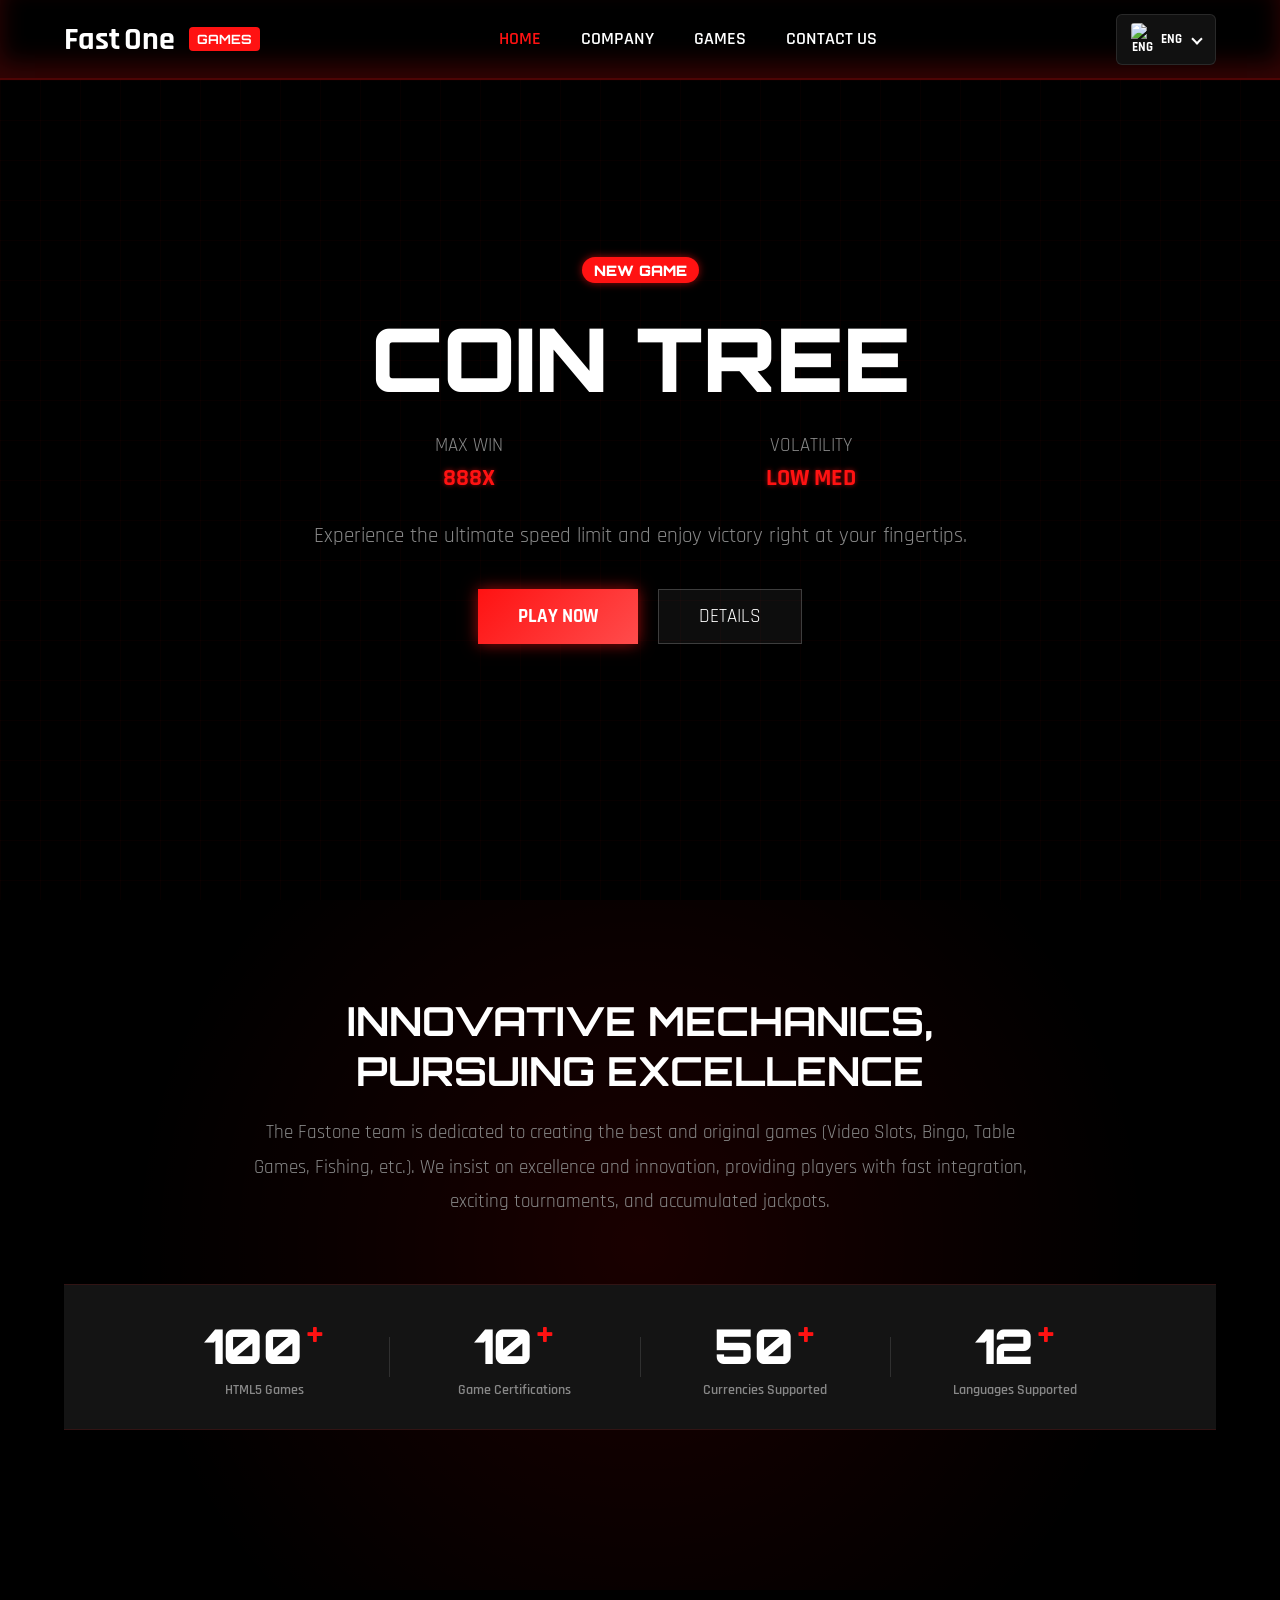
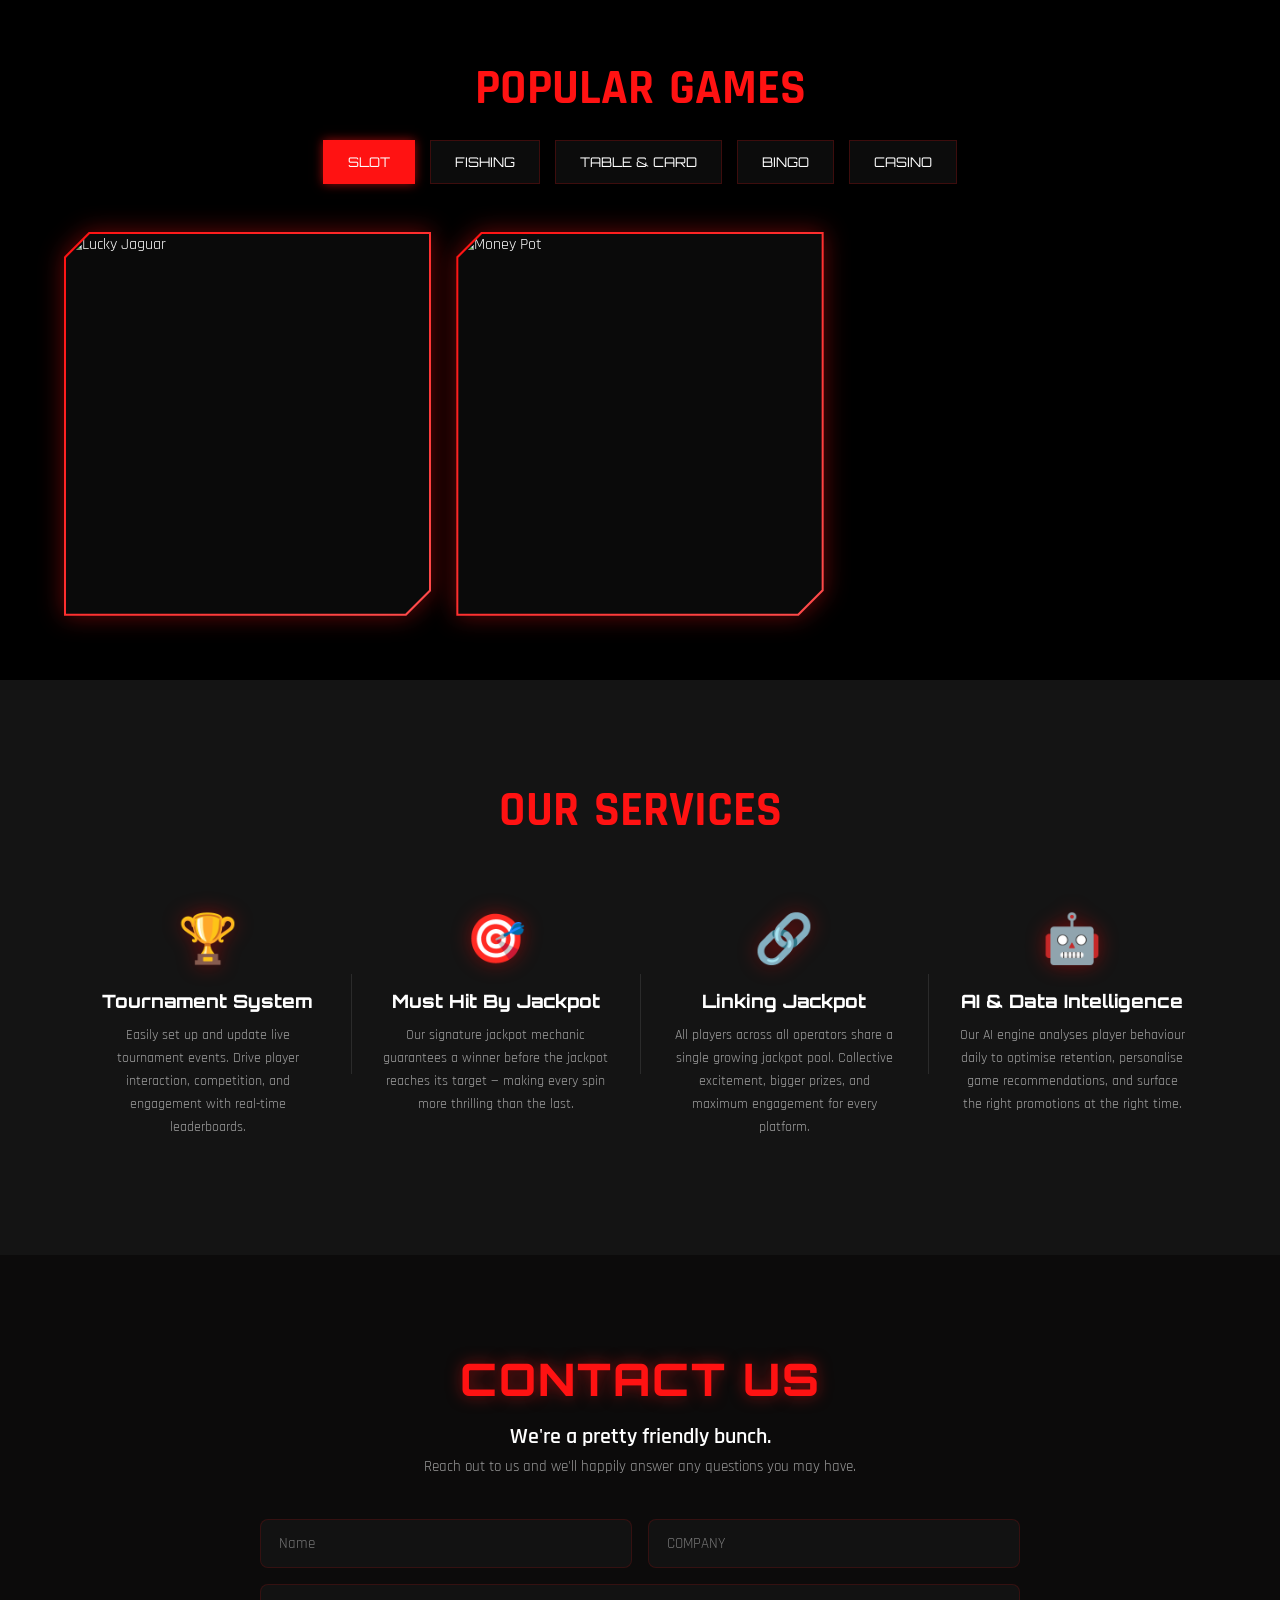
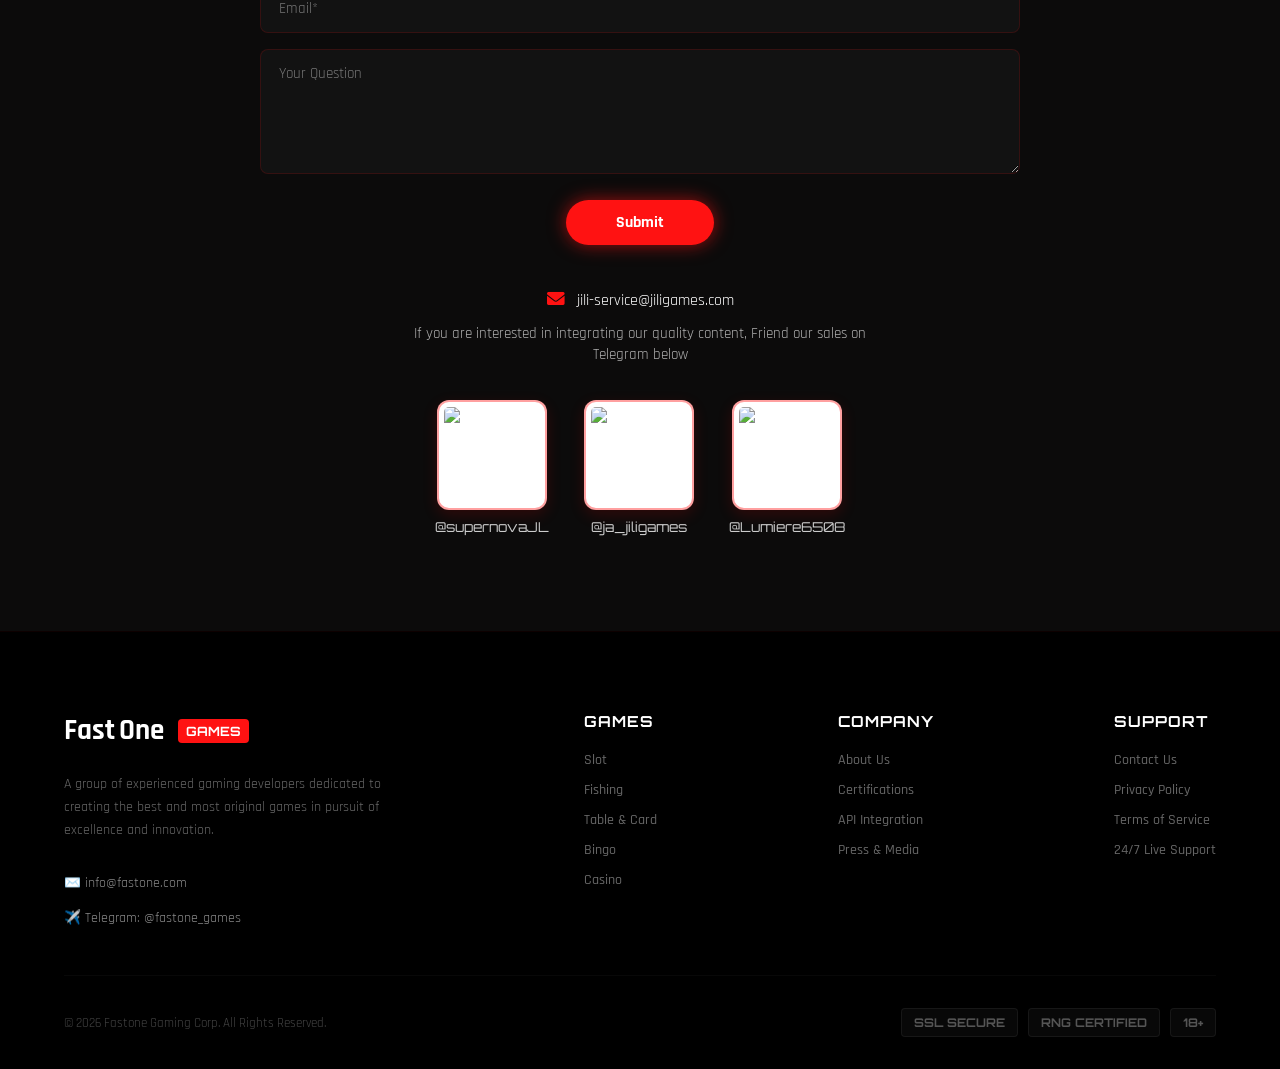
==== index.html @ dd8a4c4e "Create index.html" ====
<!DOCTYPE html>
<html lang="en">
<head>
    <meta charset="UTF-8">
    <meta name="viewport" content="width=device-width, initial-scale=1.0">
    <title>Fastone - Official Game Website | Speed & Victory</title>
    <link rel="preconnect" href="https://fonts.googleapis.com">
    <link rel="preconnect" href="https://fonts.gstatic.com" crossorigin>
    <link href="https://fonts.googleapis.com/css2?family=Orbitron:wght@500;700;900&family=Rajdhani:wght@500;600;700&display=block" rel="stylesheet">
    <link rel="stylesheet" href="https://cdnjs.cloudflare.com/ajax/libs/font-awesome/6.0.0/css/all.min.css">
    
    <style>
        :root {
            --bg-primary: #000000;
            --bg-secondary: rgba(10, 10, 10, 0.85);
            /* Sci-Fi Red Neon Colors */
            --neon-red: #ff1212;
            --neon-glow: rgba(255, 18, 18, 0.6);
            --neon-gradient: linear-gradient(135deg, #ff1212, #ff4c4c);
            
            --text-white: #ffffff;
            --text-muted: #888888;
            
            --navbar-height: 80px;
        }

        * {
            margin: 0; padding: 0; box-sizing: border-box;
            font-family: 'Rajdhani', 'Segoe UI', sans-serif;
        }

        body {
            background-color: var(--bg-primary);
            color: var(--text-white);
            overflow-x: hidden;
            scroll-behavior: smooth;
        }

        /* =========================================
           NAVBAR & LANGUAGE PICKER
           ========================================= */
        .navbar {
            height: var(--navbar-height);
            display: flex; justify-content: space-between; align-items: center;
            padding: 0 4rem; 
            background: linear-gradient(to top, rgba(255, 18, 18, 0.15), rgba(0, 0, 0, 0.95));
            backdrop-filter: blur(10px); 
            border-bottom: 2px solid rgba(255, 18, 18, 0.3);
            box-shadow: inset 0 -15px 25px rgba(255, 18, 18, 0.2);
            position: fixed; top: 0; left: 0; width: 100%; z-index: 1000;
        }

        .logo { display: flex; align-items: center; gap: 4px; font-family: 'Orbitron', sans-serif; font-weight: 900; font-size: 2rem; cursor: pointer; }
        .games-badge { background-color: var(--neon-red); color: #fff; font-family: 'Orbitron', sans-serif; font-weight: 700; font-size: 0.8rem; padding: 4px 8px; border-radius: 4px; margin-left: 10px; }

        .nav-links { display: flex; gap: 2.5rem; }
        .nav-links a { color: var(--text-white); text-decoration: none; font-size: 1.1rem; font-weight: 600; text-transform: uppercase; transition: color 0.3s; }
        .nav-links a:hover, .nav-links a.active { color: var(--neon-red); }

        .nav-actions { display: flex; align-items: center; gap: 15px; }

        .language-picker { position: relative; }
        .lang-btn {
            background: #111111; border: 1px solid rgba(255, 255, 255, 0.1); color: #fff;
            padding: 8px 14px; border-radius: 6px; display: flex; align-items: center; gap: 8px;
            cursor: pointer; font-family: 'Orbitron', sans-serif; font-weight: 700; transition: 0.2s;
        }
        .lang-btn:hover { border-color: var(--neon-red); background: #1a1a1a; }
        .flag-icon { width: 22px; border-radius: 3px; }
        .arrow-down { border: solid white; border-width: 0 2px 2px 0; display: inline-block; padding: 3px; transform: rotate(45deg); margin-left: 3px; }

        .lang-dropdown {
            position: absolute; top: calc(100% + 5px); right: 0; width: 140px;
            background: #111111; border: 1px solid rgba(255, 255, 255, 0.12); border-radius: 10px;
            box-shadow: 0 10px 30px rgba(0,0,0,0.8); display: flex; flex-direction: column; padding: 6px 0;
            opacity: 0; visibility: hidden; transform: translateY(-10px); transition: all 0.3s ease; z-index: 100;
        }
        .language-picker:hover .lang-dropdown { opacity: 1; visibility: visible; transform: translateY(0); }

        .lang-item {
            display: flex; align-items: center; gap: 12px; padding: 10px 15px;
            color: #dfdfdf; text-decoration: none; font-size: 0.95rem; font-weight: 700;
            font-family: 'Orbitron', sans-serif; transition: 0.2s;
        }
        .lang-item img { width: 20px; border-radius: 2px; }
        .lang-item:hover, .lang-item.active { background: rgba(255, 18, 18, 0.1); color: var(--neon-red); }

        /* =========================================
           HERO SECTION
           ========================================= */
        .hero { height: 100vh; display: flex; align-items: center; justify-content: center; position: relative; text-align: center; }
        .hero-bg-grid { position: absolute; top: 0; left: 0; width: 100%; height: 100%; background-image: linear-gradient(rgba(255, 18, 18, 0.05) 1px, transparent 1px), linear-gradient(90deg, rgba(255, 18, 18, 0.05) 1px, transparent 1px); background-size: 40px 40px; z-index: -1; opacity: 0.6; }

        .badge-tag { display: inline-block; background-color: var(--neon-red); color: #fff; padding: 4px 12px; font-family: 'Orbitron', sans-serif; font-weight: 900; border-radius: 20px; font-size: 0.9rem; margin-bottom: 20px; box-shadow: 0 0 8px var(--neon-glow); }
        .hero-content h1 { font-size: 5.5rem; color: #fff; margin-bottom: 20px; font-family: 'Orbitron', sans-serif; font-weight: 900; }

        .game-stats { display: flex; gap: 30px; justify-content: center; margin-bottom: 30px; font-family: 'Orbitron', sans-serif; }
        .stat-item { font-size: 1.2rem; color: #888; display: flex; flex-direction: column; gap: 5px; }
        .highlight { color: var(--neon-red); font-weight: 900; font-size: 1.5rem; text-shadow: 0 0 5px var(--neon-glow); }

        .hero-content p { font-size: 1.3rem; color: var(--text-muted); margin-bottom: 40px; }
        .hero-btns { display: flex; gap: 20px; justify-content: center; }

        .btn-primary { background: var(--neon-gradient); border: none; color: #fff; padding: 14px 40px; font-size: 1.2rem; font-weight: 700; cursor: pointer; box-shadow: 0 0 15px var(--neon-glow); transition: 0.2s; }
        .btn-primary:hover { transform: translateY(-3px); box-shadow: 0 0 25px var(--neon-red); }

        .btn-secondary { background: rgba(255,255,255,0.05); border: 1px solid rgba(255,255,255,0.2); color: #fff; padding: 14px 40px; font-size: 1.2rem; cursor: pointer; transition: 0.3s; }
        .btn-secondary:hover { background: rgba(255,255,255,0.1); border-color: rgba(255,255,255,0.4); }

        /* =========================================
           ABOUT SECTION
           ========================================= */
        .about-section { padding: 6rem 4rem; position: relative; text-align: center; background: radial-gradient(circle at center, rgba(255,0,0,0.1) 0%, transparent 70%); }
        .about-text { max-width: 800px; margin: 0 auto 4rem auto; }
        .about-text h2 { font-family: 'Orbitron', sans-serif; font-size: 2.5rem; margin-bottom: 20px; }
        .about-text p { color: var(--text-muted); font-size: 1.2rem; line-height: 1.8; }

        .stats-bar-container { background: #141414; padding: 30px 0; width: 100%; border-top: 1px solid rgba(255, 18, 18, 0.12); border-bottom: 1px solid rgba(255, 18, 18, 0.12); margin: 4rem 0; }
        .stats-bar { display: flex; justify-content: center; align-items: center; max-width: 1000px; margin: 0 auto; gap: 0px; }
        .stat-item { flex: 1; display: flex; flex-direction: column; align-items: center; gap: 5px; }
        .stat-number { font-family: 'Orbitron', sans-serif; font-size: 3rem; color: #ffffff; font-weight: 900; display: flex; align-items: flex-start; }
        .stat-number .plus { color: var(--neon-red); font-size: 2.2rem; margin-left: 2px; margin-top: -2px; font-weight: 900; }
        .stat-label { font-size: 0.9rem; color: #888888; font-weight: 600; text-transform: capitalize; }
        .stat-divider { width: 1px; height: 40px; background: rgba(255, 255, 255, 0.12); }

        /* =========================================
           GAMES SECTION
           ========================================= */
        .games-section { padding: 4rem; }
        .section-title { text-align: center; margin-bottom: 3rem; }
        .section-title h2 { font-family: 'Orbitron', sans-serif; font-size: 3rem; color: #fff; }
        .section-title h2 span { color: var(--neon-red); }

        .category-tabs { display: flex; justify-content: center; gap: 15px; margin-top: 20px; flex-wrap: wrap; }
        .tab-btn { background: rgba(40,40,40,0.3); border: 1px solid rgba(255, 18, 18, 0.2); color: #fff; padding: 0 24px; height: 44px; cursor: pointer; font-family: 'Orbitron', sans-serif; transition: 0.3s; display: inline-flex; align-items: center; justify-content: center; gap: 8px; }
        .tab-btn:hover, .tab-btn.active { background: var(--neon-red); border-color: var(--neon-red); box-shadow: 0 0 10px var(--neon-glow); }

        .games-grid { display: grid; grid-template-columns: repeat(auto-fill, minmax(280px, 1fr)); gap: 25px; margin-top: 3rem; }
        .game-card { position: relative; filter: drop-shadow(0 0 12px rgba(255, 18, 18, 0.4)); transition: transform 0.3s ease; cursor: pointer; }
        .game-card:hover { transform: translateY(-8px) scale(1.02); filter: drop-shadow(0 0 24px rgba(255, 18, 18, 0.8)); }

        .scifi-border { background: var(--neon-gradient); padding: 2px; clip-path: polygon(25px 0, 100% 0, 100% calc(100% - 25px), calc(100% - 25px) 100%, 0 100%, 0 25px); }
        .card-inner { background: #0a0a0a; width: 100%; height: 380px; position: relative; overflow: hidden; clip-path: polygon(24px 0, 100% 0, 100% calc(100% - 24px), calc(100% - 24px) 100%, 0 100%, 0 24px); }
        .card-inner img { width: 100%; height: 100%; object-fit: cover; transition: 0.5s; }
        .game-card:hover .card-inner img { transform: scale(1.1); }

        .card-overlay { position: absolute; top: 0; left: 0; width: 100%; height: 100%; padding: 24px; display: flex; flex-direction: column; align-items: center; justify-content: flex-end; opacity: 0; transition: 0.3s ease; }
        .game-card:hover .card-overlay { opacity: 1; background: linear-gradient(to top, rgba(0,0,0,0.85) 0%, rgba(0,0,0,0.3) 60%, transparent 100%); backdrop-filter: blur(4px); }
        .card-overlay h3 { display: none; }
        .card-overlay p { color: var(--neon-red); font-weight: 800; font-size: 0.9rem; margin-bottom: 15px; text-shadow: 0 1px 3px rgba(0,0,0,0.9); }

        .btn-play { background: var(--neon-red); color: #fff; border: none; padding: 10px 30px; border-radius: 40px; font-weight: 700; cursor: pointer; box-shadow: 0 0 12px var(--neon-glow); transform: translateY(10px); transition: 0.3s; }
        .game-card:hover .btn-play { transform: translateY(0); }

        /* =========================================
           SERVICES SECTION
           ========================================= */
        .services-section { padding: 6rem 4rem; background: #141414; }
        .services-bar { display: flex; justify-content: center; align-items: stretch; max-width: 1200px; margin: 0 auto; gap: 0; }
        .services-bar .service-item { flex: 1; display: flex; flex-direction: column; align-items: center; text-align: center; padding: 20px 30px; gap: 12px; }
        .services-bar .service-icon { font-size: 3rem; margin-bottom: 5px; filter: drop-shadow(0 0 10px rgba(255, 0, 0, 0.4)); }
        .services-bar h3 { font-family: 'Orbitron', sans-serif; font-size: 1.15rem; color: #ffffff; font-weight: 800; }
        .services-bar p { color: #a0a0a0; font-size: 0.9rem; line-height: 1.6; max-width: 260px; }
        .services-bar .stat-divider { align-self: center; height: 100px; background: rgba(255, 255, 255, 0.1); }

        /* =========================================
           CONTACT US SECTION
           ========================================= */
        .contact-section { position: relative; padding: 6rem 2rem; background: #0c0b0b; overflow: hidden; display: flex; justify-content: center; align-items: center; }
        .contact-container { max-width: 760px; width: 100%; text-align: center; z-index: 2; }
        .contact-title { font-size: 2.8rem; font-family: 'Orbitron', sans-serif; color: var(--neon-red) !important; text-shadow: 0 0 15px rgba(255,18,18,0.5); margin-bottom: 1rem; letter-spacing: 2px; font-weight: 800; }
        .contact-subtitle h3 { color: #ffffff; font-size: 1.35rem; margin-bottom: 6px; font-weight: 600; }
        .contact-subtitle p { color: #9a9a9a; font-size: 0.95rem; margin-bottom: 2.5rem; line-height: 1.5; }

        .contact-form { display: flex; flex-direction: column; gap: 16px; margin-bottom: 2.8rem; }
        .form-row { display: flex; gap: 16px; }
        .form-row input { flex: 1; }
        .contact-form input, .contact-form textarea { background: rgba(20,20,20,0.85); border: 1px solid rgba(255, 18, 18, 0.15); border-radius: 8px; padding: 14px 18px; color: #fff; font-size: 0.95rem; transition: 0.3s; }
        .contact-form input:focus, .contact-form textarea:focus { border-color: var(--neon-red); box-shadow: 0 0 12px rgba(255,18,18,0.4); outline: none; }
        .contact-submit { align-self: center; background: var(--neon-red); color: #ffffff; padding: 12px 50px; border-radius: 30px; font-size: 1rem; font-weight: 800; border: none; cursor: pointer; box-shadow: 0 0 18px var(--neon-glow); transition: 0.3s; margin-top: 10px; }
        .contact-submit:hover { transform: translateY(-3px); box-shadow: 0 0 25px rgba(255, 18, 18, 0.8); }

        .contact-info { color: #ffffff; margin-bottom: 2.2rem; }
        .contact-info i { color: var(--neon-red); margin-right: 8px; font-size: 1.1rem; }
        .interest-text { color: #b0b0b0; margin-top: 12px; font-size: 0.95rem; max-width: 500px; margin-left: auto; margin-right: auto; line-height: 1.4; }

        .telegram-grid { display: flex; justify-content: center; gap: 35px; flex-wrap: wrap; margin-top: 2rem; }
        .tg-item { display: flex; flex-direction: column; align-items: center; gap: 8px; }
        .tg-item img { width: 110px; height: 110px; border-radius: 12px; border: 2px solid rgba(255,18,18,0.4); padding: 5px; background: #fff; box-shadow: 0 5px 15px rgba(255,0,0,0.15); transition: 0.3s; }
        .tg-item img:hover { transform: translateY(-5px); box-shadow: 0 8px 20px rgba(255,18,18,0.3); }
        .tg-item span { color: #cccccc; font-size: 0.85rem; font-family: 'Orbitron', sans-serif; }

        /* =========================================
           FOOTER
           ========================================= */
        .footer { padding: 5rem 4rem 2rem 4rem; background: #000000; border-top: 1px solid rgba(255,18,18,0.05); }
        .footer-container { display: flex; justify-content: space-between; max-width: 1200px; margin: 0 auto 3rem auto; gap: 40px; text-align: left; }
        .footer-col { display: flex; flex-direction: column; gap: 12px; }
        .col-info { max-width: 340px; }
        .col-info .footer-logo { display: flex; align-items: center; gap: 4px; font-family: 'Orbitron', sans-serif; font-weight: 900; font-size: 1.8rem; margin-bottom: 12px; }
        .footer-desc { color: #666666; font-size: 0.9rem; line-height: 1.6; margin-bottom: 15px; }
        .footer-contact { color: #888888; font-size: 0.85rem; display: flex; align-items: center; gap: 8px; margin-top: 5px; }
        .footer-col h4 { font-family: 'Orbitron', sans-serif; font-size: 0.95rem; color: #ffffff; letter-spacing: 1px; margin-bottom: 8px; }
        .footer-col a { color: #666666; text-decoration: none; font-size: 0.9rem; font-weight: 500; transition: color 0.2s; }
        .footer-col a:hover { color: var(--neon-red); }
        .footer-bottom { border-top: 1px solid rgba(255,255,255,0.03); padding-top: 2rem; max-width: 1200px; margin: 0 auto; display: flex; justify-content: space-between; align-items: center; text-align: left; }
        .footer-bottom .copy p { color: #444444; font-size: 0.8rem; }
        .footer-bottom .badges { display: flex; gap: 10px; }
        .footer-bottom .badge { background: rgba(255,255,255,0.03); border: 1px solid rgba(255,255,255,0.06); color: #555555; font-size: 0.75rem; padding: 6px 12px; border-radius: 4px; font-family: 'Orbitron', sans-serif; font-weight: 700; }

        /* =========================================
           DEMO OVERLAY & MODALS
           ========================================= */
        .demo-overlay { position: fixed; top: var(--navbar-height); left: 0; width: 100%; height: calc(100vh - var(--navbar-height)); background: rgba(4, 4, 6, 0.98); z-index: 999; overflow-y: auto; display: flex; flex-direction: column; opacity: 0; visibility: hidden; transition: all 0.4s cubic-bezier(0.165, 0.84, 0.44, 1); backdrop-filter: blur(15px); }
        .demo-overlay.active { opacity: 1; visibility: visible; }
        .floating-back-btn { position: absolute; top: 25px; left: 35px; background: rgba(10, 10, 12, 0.7); border: 1.5px solid rgba(255,18,18,0.3); color: #fff; padding: 10px 20px; border-radius: 30px; font-family: 'Orbitron', sans-serif; font-size: 0.85rem; font-weight: 700; cursor: pointer; backdrop-filter: blur(10px); z-index: 1000; box-shadow: 0 5px 15px rgba(255,18,18,0.15); transition: 0.3s ease; display: flex; align-items: center; gap: 8px; }
        .floating-back-btn:hover { border-color: var(--neon-red); background: var(--neon-red); box-shadow: 0 0 20px rgba(255,18,18,0.4); transform: translateY(-2px); }

        .demo-grid-container { display: grid; grid-template-columns: 1.3fr 1fr; grid-template-rows: auto auto; padding: 2.5rem 3.5rem; gap: 25px; background: radial-gradient(circle at 10% 20%, rgba(255,18,18,0.06), transparent 50%), radial-gradient(circle at 90% 80%, rgba(255,0,0,0.03), transparent 40%); }
        .grid-item { display: flex; flex-direction: column; }
        .item-game { grid-column: 1; grid-row: 1; justify-content: center; align-items: center; }
        .item-info { grid-column: 2; grid-row: 1; }
        .item-video { grid-column: 1; grid-row: 2; }
        .item-gallery { grid-column: 2; grid-row: 2; }
        
        .glass-panel { background: rgba(10, 10, 12, 0.88) !important; backdrop-filter: blur(25px); border: 1px solid rgba(255,255,255,0.08) !important; border-radius: 16px; padding: 2rem !important; box-shadow: 0 20px 45px rgba(0,0,0,0.6), inset 0 1px 0 rgba(255,255,255,0.05); }
        .game-frame { width: 100%; max-width: 780px; aspect-ratio: 16 / 9; border: 2px solid rgba(255,255,255,0.04); box-shadow: 0 15px 40px rgba(0,0,0,0.8), 0 0 30px rgba(255,18,18,0.15); background: #000; position: relative; overflow: hidden; transition: all 0.4s ease; }
        .game-frame.fullscreen-frame { position: fixed !important; top: var(--navbar-height) !important; left: 0 !important; width: 100vw !important; height: calc(100vh - var(--navbar-height)) !important; max-width: none !important; z-index: 3000 !important; border-radius: 0 !important; margin: 0 !important; }
        
        .game-screen-mock { width: 100%; height: 100%; position: relative; display: flex; align-items: center; justify-content: center; }
        .game-banner { width: 100%; height: 100%; object-fit: cover; filter: brightness(0.6); position: absolute; top: 0; left: 0; }
        .game-controls-overlay { position: absolute; z-index: 5; text-align: center; background: radial-gradient(rgba(0,0,0,0.8), transparent); width: 100%; height: 100%; display: flex; flex-direction: column; justify-content: center; align-items: center; gap: 15px; }
        .game-title-gold { font-family: 'Orbitron', sans-serif; font-size: 3rem; font-weight: 900; color: #ffd700; text-shadow: 0 0 15px rgba(255, 215, 0, 0.6), 0 2px 4px #000; text-transform: uppercase; }
        
        .btn-continue { background: linear-gradient(135deg, #1aa245, #147e35); border: none; color: #fff; padding: 12px 40px; border-radius: 25px; font-size: 1.2rem; font-weight: 700; font-family: 'Orbitron', sans-serif; cursor: pointer; box-shadow: 0 4px 15px rgba(0,200,0,0.4); transition: 0.2s; }
        .btn-continue:hover { transform: translateY(-2px); box-shadow: 0 6px 20px #00c800; }
        .btn-frame-fs { position: absolute; top: 15px; right: 15px; background: rgba(0,0,0,0.6); border: 1px solid rgba(255,255,255,0.15); color: #fff; width: 35px; height: 35px; border-radius: 6px; font-size: 1.2rem; display: flex; align-items: center; justify-content: center; cursor: pointer; transition: 0.2s; z-index: 10; }
        .btn-frame-fs:hover { background: var(--neon-red); border-color: var(--neon-red); box-shadow: 0 0 15px var(--neon-red); }
        
        .interactive-game-area { position: absolute; width: 100%; height: 100%; display: flex; flex-direction: column; align-items: center; justify-content: center; background: #0a0b0e; z-index: 6; gap: 20px; }
        .slot-machine { display: flex; gap: 15px; background: #111; padding: 20px; border: 2px solid var(--neon-red); border-radius: 10px; box-shadow: 0 0 20px rgba(255,18,18,0.3); }
        .reel { width: 80px; height: 100px; background: #222; display: flex; align-items: center; justify-content: center; font-size: 3rem; border-radius: 6px; border: 1px solid rgba(255,255,255,0.05); transition: transform 0.1s; }
        .btn-spin { background: var(--neon-gradient); border: none; color: #fff; padding: 10px 35px; font-weight: 700; font-family: 'Orbitron', sans-serif; border-radius: 30px; cursor: pointer; box-shadow: 0 4px 15px var(--neon-glow); }
        .win-message { color: #ffd700; font-family: 'Orbitron', sans-serif; font-size: 1.5rem; font-weight: 900; text-shadow: 0 0 10px rgba(255,215,0,0.5); }
        
        .video-container-b { border-radius: 10px; overflow: hidden; border: 1px solid rgba(255,18,18,0.15); transition: 0.3s; background: #000; width: 100%; aspect-ratio: 16 / 9; display: flex; align-items: center; justify-content: center; }
        .btn-play-youtube { background: #FF0000; border-radius: 12px; width: 65px; height: 45px; display: flex; align-items: center; justify-content: center; border: none; cursor: pointer; box-shadow: 0 4px 15px rgba(255,0,0,0.4); transition: 0.3s ease; position: relative; left: 50%; top: 50%; transform: translate(-50%, -50%); }
        .btn-play-youtube::after { content: ''; border-style: solid; border-width: 9px 0 9px 15px; border-color: transparent transparent transparent #ffffff; margin-left: 3px; }
        .btn-play-youtube:hover { background: #E60000; transform: translate(-50%, -50%) scale(1.12); box-shadow: 0 0 25px rgba(255,0,0,0.7); }

        .gallery-grid { display: grid; grid-template-columns: repeat(2, 1fr); gap: 12px; flex: 1; }
        .gallery-item { border-radius: 8px; overflow: hidden; border: 1px solid rgba(255,255,255,0.03); cursor: pointer; transition: 0.3s; aspect-ratio: 4 / 3; }
        .gallery-item:hover { transform: scale(1.03); border-color: rgba(255,18,18,0.3); box-shadow: 0 5px 15px rgba(255,18,18,0.1); }
        .gallery-item img { width: 100%; height: 100%; object-fit: cover; transition: 0.3s; }
        .gallery-item:hover img { filter: brightness(1.1); }
        .dash-title { font-family: 'Orbitron', sans-serif; font-size: 1.1rem; margin-bottom: 1.2rem; color: var(--neon-red); text-shadow: 0 0 10px rgba(255,18,18,0.1); }

        .lightbox-overlay { position: fixed; top: 0; left: 0; width: 100%; height: 100%; background: rgba(0, 0, 0, 0.96); z-index: 3000; display: none; align-items: center; justify-content: center; backdrop-filter: blur(12px); }
        .lightbox-overlay.active { display: flex; }
        .lightbox-content { max-width: 95%; max-height: 95%; position: relative; display: flex; align-items: center; justify-content: center; }
        .lightbox-content img { max-width: 100%; max-height: 100%; border-radius: 8px; box-shadow: 0 0 40px rgba(255, 18, 18, 0.4); border: 2.5px solid rgba(255, 255, 255, 0.15); }
        .close-lightbox { position: absolute; top: 25px; right: 45px; color: #fff; font-size: 45px; font-weight: bold; cursor: pointer; transition: 0.2s; }
        .close-lightbox:hover { color: #ff1212; }
        .lightbox-prev, .lightbox-next { position: absolute; top: 50%; transform: translateY(-50%); background: rgba(10, 10, 12, 0.8); border: 1.5px solid rgba(255,18,18,0.3); color: #fff; font-size: 2.2rem; padding: 12px 18px; border-radius: 50%; cursor: pointer; transition: 0.3s; }
        .lightbox-prev { left: 40px; }
        .lightbox-next { right: 40px; }
        .lightbox-prev:hover, .lightbox-next:hover { background: #ff1212; border-color: #ff1212; box-shadow: 0 0 20px rgba(255,18,18,0.5); }

        ::-webkit-scrollbar { width: 8px; }
        ::-webkit-scrollbar-track { background: #000000; }
        ::-webkit-scrollbar-thumb { background: var(--neon-red); box-shadow: 0 0 10px rgba(255, 18, 18, 0.5); border-radius: 4px; }

        @media (max-width: 1024px) {
            .demo-grid-container { grid-template-columns: 1fr; grid-template-rows: auto; padding: 1.5rem; gap: 20px; }
            .grid-item { grid-column: 1 !important; grid-row: auto !important; }
            .item-game .game-frame { max-width: 100%; }
        }
        @media (max-width: 768px) {
            .form-row { flex-direction: column; }
            .contact-title { font-size: 2.4rem; }
        }
    </style>
</head>
<body>
    <header class="navbar">
        <div class="logo">
            <span class="text-white">Fast</span><span class="text-red">One</span>
            <span class="games-badge">GAMES</span>
        </div>
        <nav class="nav-links">
            <a href="#home" class="active" data-translate="nav_home">HOME</a>
            <a href="#about" data-translate="nav_company">COMPANY</a>
            <a href="games_b.html" data-translate="nav_games">GAMES</a>
            <a href="#contact" data-translate="nav_contact">CONTACT US</a>
        </nav>
        <div class="nav-actions">
            <div class="language-picker">
                <button class="lang-btn">
                    <img src="https://flagcdn.com/w40/gb.png" alt="ENG" class="flag-icon">
                    <span>ENG</span>
                    <i class="arrow-down"></i>
                </button>
                <div class="lang-dropdown">
                    <a href="#" class="lang-item active" data-lang="eng"><img src="https://flagcdn.com/w40/gb.png" alt="ENG"> ENG</a>
                    <a href="#" class="lang-item" data-lang="cn"><img src="https://flagcdn.com/w40/cn.png" alt="CN"> CN</a>
                    <a href="#" class="lang-item" data-lang="eng"><img src="https://flagcdn.com/w40/th.png" alt="THAI"> THAI</a>
                </div>
            </div>
        </div>
    </header>

    <section id="home" class="hero">
        <div class="hero-bg-grid"></div>
        <div class="hero-content">
            <div class="badge-tag" data-translate="hero_badge">NEW GAME</div>
            <h1 class="glitch" data-text="COIN TREE" data-translate="hero_title">COIN TREE</h1>
            <div class="game-stats">
                <div class="stat-item"><span data-translate="hero_max_win">MAX WIN</span> <span class="highlight">888X</span></div>
                <div class="stat-item"><span data-translate="hero_volatility">VOLATILITY</span> <span class="highlight">LOW MED</span></div>
            </div>
            <p data-translate="hero_desc">Experience the ultimate speed limit and enjoy victory right at your fingertips.</p>
            <div class="hero-btns">
                <button class="btn-primary" data-translate="btn_play">PLAY NOW</button>
                <button class="btn-secondary" data-translate="btn_details">DETAILS</button>
            </div>
        </div>
    </section>

    <section id="about" class="about-section">
        <div class="about-glowing-backdrop"></div>
        <div class="about-text">
            <h2 data-translate="about_title">INNOVATIVE MECHANICS, PURSUING EXCELLENCE</h2>
            <p data-translate="about_desc">The Fastone team is dedicated to creating the best and original games (Video Slots, Bingo, Table Games, Fishing, etc.). We insist on excellence and innovation, providing players with fast integration, exciting tournaments, and accumulated jackpots.</p>
        </div>
        <div class="stats-bar-container">
            <div class="stats-bar">
                <div class="stat-item">
                    <span class="stat-number">100<span class="plus">+</span></span>
                    <span class="stat-label" data-translate="stat_1">HTML5 Games</span>
                </div>
                <div class="stat-divider"></div>
                <div class="stat-item">
                    <span class="stat-number">10<span class="plus">+</span></span>
                    <span class="stat-label" data-translate="stat_2">Game Certifications</span>
                </div>
                <div class="stat-divider"></div>
                <div class="stat-item">
                    <span class="stat-number">50<span class="plus">+</span></span>
                    <span class="stat-label" data-translate="stat_3">Currencies Supported</span>
                </div>
                <div class="stat-divider"></div>
                <div class="stat-item">
                    <span class="stat-number">12<span class="plus">+</span></span>
                    <span class="stat-label" data-translate="stat_4">Languages Supported</span>
                </div>
            </div>
        </div>
    </section>

    <section id="games" class="games-section">
        <div class="section-title">
            <h2><span data-translate="games_title">POPULAR</span> <span style="color:var(--neon-red)" data-translate="games_sub">GAMES</span></h2>
            <div class="category-tabs">
                <button class="tab-btn active" data-category="slots" data-translate="cat_slots">SLOT</button>
                <button class="tab-btn" data-category="fishing" data-translate="cat_fishing">FISHING</button>
                <button class="tab-btn" data-category="table" data-translate="cat_table">TABLE & CARD</button>
                <button class="tab-btn" data-category="bingo" data-translate="cat_bingo">BINGO</button>
                <button class="tab-btn" data-category="casino" data-translate="cat_casino">CASINO</button>
            </div>
        </div>

        <div class="games-grid">
            <div class="game-card" data-category="slots">
                <div class="scifi-border">
                    <div class="card-inner">
                        <img src="image/Slot_Lucky Jaguar_1.png" alt="Lucky Jaguar">
                        <div class="card-overlay">
                            <h3>LUCKY JAGUAR</h3>
                            <p>MAX WIN 8888X</p>
                            <button class="btn-play">PLAY DEMO</button>
                        </div>
                    </div>
                </div>
            </div>

            <div class="game-card" data-category="slots">
                <div class="scifi-border">
                    <div class="card-inner">
                        <img src="image/Slot_Money Pot_1.png" alt="Money Pot">
                        <div class="card-overlay">
                            <h3>MONEY POT</h3>
                            <p>MAX WIN 10000X</p>
                            <button class="btn-play">PLAY DEMO</button>
                        </div>
                    </div>
                </div>
            </div>

            <div class="game-card" data-category="fishing">
                <div class="scifi-border">
                    <div class="card-inner">
                        <img src="image/Fish_FORTUNE ZOMBIE_1.png" alt="Fortune Zombie">
                        <div class="card-overlay">
                            <h3>FORTUNE ZOMBIE</h3>
                            <p>MAX WIN 500X</p>
                            <button class="btn-play">PLAY DEMO</button>
                        </div>
                    </div>
                </div>
            </div>

            <div class="game-card" data-category="table">
                <div class="scifi-border">
                    <div class="card-inner">
                        <img src="image/Card_Ultimate Texas Hold'e_1.png" alt="Ultimate Texas Hold'e">
                        <div class="card-overlay">
                            <h3>ULTIMATE TEXAS HOLD'E</h3>
                            <p>TABLE GAME</p>
                            <button class="btn-play">PLAY DEMO</button>
                        </div>
                    </div>
                </div>
            </div>

            <div class="game-card" data-category="bingo">
                <div class="scifi-border">
                    <div class="card-inner">
                        <img src="image/Bingo_Magic Lamp Bingo_1.png" alt="Magic Lamp Bingo">
                        <div class="card-overlay">
                            <h3>MAGIC LAMP BINGO</h3>
                            <p>BINGO GAME</p>
                            <button class="btn-play">PLAY DEMO</button>
                        </div>
                    </div>
                </div>
            </div>
        </div>
    </section>

    <section id="services" class="services-section">
        <div class="section-title">
            <h2><span data-translate="service_title">OUR</span> <span style="color:var(--neon-red)" data-translate="service_sub">SERVICES</span></h2>
        </div>
        <div class="services-bar">
            <div class="service-item">
                <div class="service-icon">🏆</div>
                <h3 data-translate="service_t1">Tournament System</h3>
                <p data-translate="service_p1">Easily set up and update live tournament events. Drive player interaction, competition, and engagement with real-time leaderboards.</p>
            </div>
            <div class="stat-divider"></div>
            <div class="service-item">
                <div class="service-icon">🎯</div>
                <h3 data-translate="service_t2">Must Hit By Jackpot</h3>
                <p data-translate="service_p2">Our signature jackpot mechanic guarantees a winner before the jackpot reaches its target — making every spin more thrilling than the last.</p>
            </div>
            <div class="stat-divider"></div>
            <div class="service-item">
                <div class="service-icon">🔗</div>
                <h3 data-translate="service_t3">Linking Jackpot</h3>
                <p data-translate="service_p3">All players across all operators share a single growing jackpot pool. Collective excitement, bigger prizes, and maximum engagement for every platform.</p>
            </div>
            <div class="stat-divider"></div>
            <div class="service-item">
                <div class="service-icon">🤖</div>
                <h3 data-translate="service_t4">AI & Data Intelligence</h3>
                <p data-translate="service_p4">Our AI engine analyses player behaviour daily to optimise retention, personalise game recommendations, and surface the right promotions at the right time.</p>
            </div>
        </div>
    </section>

    <section id="contact" class="contact-section">
        <div class="contact-container">
            <h1 class="contact-title" data-translate="contact_title">CONTACT US</h1>
            <div class="contact-subtitle">
                <h3 data-translate="contact_sub1">We're a pretty friendly bunch.</h3>
                <p data-translate="contact_sub2">Reach out to us and we'll happily answer any questions you may have.</p>
            </div>

            <form class="contact-form">
                <div class="form-row">
                    <input type="text" placeholder="Name" required>
                    <input type="text" placeholder="COMPANY">
                </div>
                <input type="email" placeholder="Email*" required>
                <textarea placeholder="Your Question" rows="5" required></textarea>
                <button type="submit" class="contact-submit" data-translate="contact_submit">Submit</button>
            </form>

            <div class="contact-info">
                <p><i class="fas fa-envelope"></i> <span data-translate="contact_email">jili-service@jiligames.com</span></p>
                <p class="interest-text" data-translate="contact_interest">If you are interested in integrating our quality content, Friend our sales on Telegram below</p>
            </div>

            <div class="telegram-grid">
                <div class="tg-item">
                    <img src="https://api.qrserver.com/v1/create-qr-code/?size=150x150&data=https://t.me/supernovaJL" alt="QR 1">
                    <span>@supernovaJL</span>
                </div>
                <div class="tg-item">
                    <img src="https://api.qrserver.com/v1/create-qr-code/?size=150x150&data=https://t.me/ja_jiligames" alt="QR 2">
                    <span>@ja_jiligames</span>
                </div>
               <div class="tg-item">
                    <img src="https://api.qrserver.com/v1/create-qr-code/?size=150x150&data=https://t.me/Lumiere6508" alt="QR 3">
                    <span>@Lumiere6508</span>
                </div>
            </div>
        </div>
    </section>

    <footer class="footer">
        <div class="footer-container">
            <div class="footer-col col-info">
                <div class="footer-logo">
                    <span class="text-white">Fast</span><span class="text-red">One</span>
                    <span class="games-badge">GAMES</span>
                </div>
                <p class="footer-desc">A group of experienced gaming developers dedicated to creating the best and most original games in pursuit of excellence and innovation.</p>
                <p class="footer-contact">✉️ info@fastone.com</p>
                <p class="footer-contact">✈️ Telegram: @fastone_games</p>
            </div>
            
            <div class="footer-col">
                <h4 data-translate="footer_games">GAMES</h4>
                <a href="#games">Slot</a>
                <a href="#games">Fishing</a>
                <a href="#games">Table & Card</a>
                <a href="#games">Bingo</a>
                <a href="#games">Casino</a>
            </div>

            <div class="footer-col">
                <h4 data-translate="footer_company">COMPANY</h4>
                <a href="#about">About Us</a>
                <a href="#">Certifications</a>
                <a href="#">API Integration</a>
                <a href="#">Press & Media</a>
            </div>

            <div class="footer-col">
                <h4 data-translate="footer_support">SUPPORT</h4>
                <a href="#contact">Contact Us</a>
                <a href="#">Privacy Policy</a>
                <a href="#">Terms of Service</a>
                <a href="#">24/7 Live Support</a>
            </div>
        </div>

        <div class="footer-bottom">
            <div class="copy">
                <p>© 2026 Fastone Gaming Corp. All Rights Reserved.</p>
            </div>
            <div class="badges">
                <span class="badge">SSL SECURE</span>
                <span class="badge">RNG CERTIFIED</span>
                <span class="badge">18+</span>
            </div>
        </div>
    </footer>

    <div class="demo-overlay" id="demoOverlay">
        <button class="floating-back-btn" id="demoBackBtn">← BACK</button>
        <div class="demo-grid-container">
            <div class="grid-item item-game">
                <div class="game-frame" id="gameFrame">
                    <div class="game-screen-mock">
                        <button class="btn-frame-fs" id="frameFsBtn" title="Full Screen">⛶</button>
                        <img src="" alt="Game Banner" class="game-banner" id="demoGameBanner">
                        <div class="game-controls-overlay" id="demoStartOverlay">
                            <div class="game-title-gold" id="demoGameTitleFrame">GAME TITLE</div>
                            <button class="btn-continue" id="demoStartBtn">Continue</button>
                        </div>
                        <div class="interactive-game-area" id="interactiveArea" style="display:none;">
                            <div class="slot-machine">
                                <div class="reel" id="reel1">🍒</div><div class="reel" id="reel2">🍋</div><div class="reel" id="reel3">🔔</div>
                            </div>
                            <button class="btn-spin" id="spinBtn">SPIN</button>
                            <div class="win-message" id="winMessage"></div>
                        </div>
                    </div>
                </div>
            </div>

            <div class="grid-item item-info">                
                <div class="demo-info-grid" style="display: grid; grid-template-columns: 1.2fr 0.8fr; gap: 20px; text-align: left; align-items: start;">
                    <div class="info-grid-contents">
                        <h2 id="demoGameTitle" style="margin-bottom: 12px; font-size: 2rem; font-family: 'Orbitron', sans-serif;">Game Title</h2>
                        <div class="dash-summary-cards" style="display: flex; flex-direction: column; gap: 12px; margin-bottom: 25px;">
                            <div class="summary-card" style="background: rgba(26, 28, 35, 0.85); border: 1px solid rgba(255,255,255,0.08); border-radius: 6px; padding: 12px; text-align: center;">
                                <div style="font-size: 0.8rem; color: #a1a1a1; text-transform: uppercase; font-weight: 500;">MAX WIN</div>
                                <div id="demoGameMaxWin" style="font-size: 1.3rem; color: #ffa500; font-weight: bold; margin-top: 5px;">-</div>
                            </div>
                            <div class="summary-card" style="background: rgba(26, 28, 35, 0.85); border: 1px solid rgba(255,255,255,0.08); border-radius: 6px; padding: 12px; text-align: center;">
                                <div style="font-size: 0.8rem; color: #a1a1a1; text-transform: uppercase; font-weight: 500;">VOLATILITY</div>
                                <div id="demoGameVolatility" style="font-size: 1.2rem; color: #ffa500; font-weight: bold; margin-top: 5px; display: flex; justify-content: center; align-items: center; gap: 4px;">-</div>
                            </div>
                        </div>
                        <div class="specs-table" style="width: 100%; text-align: left; margin-bottom: 15px;">
                            <div style="display: flex; padding: 8px 0;">
                                <div style="width: 150px; color: #ffa500; font-weight: bold; font-size: 0.95rem;">Type of game</div>
                                <div id="demoGameType" style="color: #fff; font-size: 0.95rem;">Slot</div>
                            </div>
                            <div style="display: flex; padding: 8px 0;">
                                <div style="width: 150px; color: #ffa500; font-weight: bold; font-size: 0.95rem;">Special Features</div>
                                <div id="demoSpecs" style="color: #fff; font-size: 0.95rem; line-height: 1.4;">-</div>
                            </div>
                            <div style="display: flex; padding: 8px 0;">
                                <div style="width: 150px; color: #ffa500; font-weight: bold; font-size: 0.95rem;">Paylines</div>
                                <div id="demoPaylines" style="color: #fff; font-size: 0.95rem;">-</div>
                            </div>
                            <div style="display: flex; padding: 8px 0;">
                                <div style="width: 150px; color: #ffa500; font-weight: bold; font-size: 0.95rem;">Publish Time</div>
                                <div id="demoPublishTime" style="color: #fff; font-size: 0.95rem;">-</div>
                            </div>
                        </div>
                    </div>
                    <div class="info-grid-image" style="display: flex; align-items: stretch; justify-content: center;">
                        <img id="demoGameLogo" style="width: 100%; height: auto; border-radius: 8px; filter: drop-shadow(0 0 15px rgba(255,18,18,0.35)); max-width: 280px; align-self: center;" alt="Game Banner">
                    </div>
                </div>

                <div class="lang-support-box" style="background: rgba(45, 47, 56, 0.75); border-radius: 10px; padding: 12px; margin-top: 10px; text-align: center; border: 1px solid rgba(255,255,255,0.05);">
                    <div style="font-size: 0.85rem; color: #a1a1a1; margin-bottom: 10px; font-weight: 500;">Supported Languages</div>
                    <div style="display: flex; justify-content: center; gap: 8px; flex-wrap: wrap;">
                        <img src="https://flagcdn.com/w40/gb.png" style="width: 22px; height: 22px; border-radius: 50%; object-fit: cover;" alt="UK">
                        <img src="https://flagcdn.com/w40/cn.png" style="width: 22px; height: 22px; border-radius: 50%; object-fit: cover;" alt="CN">
                        <img src="https://flagcdn.com/w40/th.png" style="width: 22px; height: 22px; border-radius: 50%; object-fit: cover;" alt="TH">
                        <img src="https://flagcdn.com/w40/id.png" style="width: 22px; height: 22px; border-radius: 50%; object-fit: cover;" alt="ID">
                        <img src="https://flagcdn.com/w40/vn.png" style="width: 22px; height: 22px; border-radius: 50%; object-fit: cover;" alt="VN">
                        <img src="https://flagcdn.com/w40/mm.png" style="width: 22px; height: 22px; border-radius: 50%; object-fit: cover;" alt="MM">
                        <img src="https://flagcdn.com/w40/jp.png" style="width: 22px; height: 22px; border-radius: 50%; object-fit: cover;" alt="JP">
                        <img src="https://flagcdn.com/w40/br.png" style="width: 22px; height: 22px; border-radius: 50%; object-fit: cover;" alt="BR">
                        <img src="https://flagcdn.com/w40/es.png" style="width: 22px; height: 22px; border-radius: 50%; object-fit: cover;" alt="ES">
                        <img src="https://flagcdn.com/w40/kr.png" style="width: 22px; height: 22px; border-radius: 50%; object-fit: cover;" alt="KR">
                    </div>
                </div>
            </div>

            <div class="grid-item item-video glass-panel">
                <h3 class="dash-title">▶ PREVIEW VIDEO</h3>
                <div class="video-container-b">
                    <div class="video-placeholder-mini">
                        <button class="btn-play-youtube" title="Play Preview"></button>
                    </div>
                </div>
            </div>

            <div class="grid-item item-gallery glass-panel">
                <h3 class="dash-title">🖼 GAMEPLAY IMAGES</h3>
                <div class="gallery-grid">
                    <div class="gallery-item"><img src="https://images.unsplash.com/photo-1542751371-adc38448a05e?q=80&w=300" alt="Screen 1"></div>
                    <div class="gallery-item"><img src="https://images.unsplash.com/photo-1605810230434-7631ac76ec81?q=80&w=300" alt="Screen 2"></div>
                    <div class="gallery-item"><img src="https://images.unsplash.com/photo-1518893883960-45c65b4f7943?q=80&w=300" alt="Screen 3"></div>
                    <div class="gallery-item"><img src="https://images.unsplash.com/photo-1551269901-5c5e14c25df7?q=80&w=300" alt="Screen 4"></div>
                </div>
            </div>
        </div>
    </div>
    
    <div id="lightbox" class="lightbox-overlay">
        <span class="close-lightbox" id="closeLightbox">&times;</span>
        <button class="lightbox-prev" id="lightboxPrev">&lt;</button>
        <div class="lightbox-content">
            <img id="lightboxImg" src="" alt="Zoom-View">
        </div>
        <button class="lightbox-next" id="lightboxNext">&gt;</button>
    </div>

    <script src="theme_customizer.js"></script>

    <script>
        document.addEventListener("DOMContentLoaded", () => {
            const gameDetails = {
                "LUCKY JAGUAR": {
                    logo: "image/Slot_Lucky Jaguar_0.png", desc: "進入叢林與美洲豹同行，追尋隱藏的阿茲特克黃金。",
                    maxWin: "15,000 X", volatility: "HIGH 🌶️🌶️🌶️🌶️", type: "Slot",
                    features: ["● Aztec temple free games", "● Jaguar Roar multiplier", "● Cascading wins mechanism"],
                    paylines: "243 WAYS", publishTime: "2024.08",
                    gallery: ["image/Slot_Lucky Jaguar_2.png", "image/Slot_Lucky Jaguar_3.png"]
                },
                "MONEY POT": {
                    logo: "image/Slot_Money Pot_0.png", desc: "滿載金幣的金鍋，轉動即有機會觸發 Jackpot 累積彩金。",
                    maxWin: "3,000 X", volatility: "LOW-MED 🌶️🌶️", type: "Slot",
                    features: ["● 3x3 reels, 3 paylines", "● God of Wealth feature", "● Lock&Respin"],
                    paylines: "3 LINES", publishTime: "2024.10",
                    gallery: ["image/Slot_Money Pot_2.png", "image/Slot_Money Pot_3.png"]
                },
                "FORTUNE ZOMBIE": {
                    logo: "image/Fish_FORTUNE ZOMBIE_0.png", desc: "末日來臨！拿起武器射擊殭屍首領並贏得大獎。",
                    maxWin: "5,000 X", volatility: "MEDIUM 🌶️🌶️🌶️", type: "Fishing",
                    features: ["● Weapon drops mechanism", "● Kill Boss score multiplier", "● Special laser weapon"],
                    paylines: "Not Applicable", publishTime: "2024.09",
                    gallery: ["image/Fish_FORTUNE ZOMBIE_2.png", "image/Fish_FORTUNE ZOMBIE_3.png"]
                },
                "ULTIMATE TEXAS HOLD'E": {
                    desc: "終極德州撲克。與莊家一對一決戰。",
                    maxWin: "500 X", volatility: "MEDIUM 🌶️🌶️🌶️", type: "Card",
                    features: ["● 1-on-1 gameplay with dealer", "● Live squint peaking tension", "● Side-bet bonuses payout"],
                    paylines: "Not Applicable", publishTime: "2024.11",
                    gallery: ["image/Card_Ultimate Texas Hold'e_2.png", "image/Card_Ultimate Texas Hold'e_3.png"]
                },
                "MAGIC LAMP BINGO": {
                    desc: "神燈精靈幫助您完成連線！點亮神燈帶走巨額彩金。",
                    maxWin: "2,000 X", volatility: "LOW 🌶️", type: "Bingo",
                    features: ["● Multi-card synchronous drawing", "● Genie random matching balls", "● Jackpot lighting trigger"],
                    paylines: "Multi-lines", publishTime: "2024.12",
                    gallery: ["image/Bingo_Magic Lamp Bingo_2.png", "image/Bingo_Magic Lamp Bingo_3.png"]
                }
            };

            const tabs = document.querySelectorAll(".tab-btn");
            const cards = document.querySelectorAll(".game-card");

            tabs.forEach(tab => {
                tab.addEventListener("click", () => {
                    tabs.forEach(t => t.classList.remove("active"));
                    tab.classList.add("active");
                    const category = tab.getAttribute("data-category");
                    cards.forEach(card => {
                        const cardCategory = card.getAttribute("data-category");
                        if (category === "all" || cardCategory === category) {
                            card.style.display = "block";
                            setTimeout(() => { card.style.opacity = "1"; card.style.transform = "scale(1)"; }, 50);
                        } else {
                            card.style.opacity = "0"; card.style.transform = "scale(0.8)";
                            setTimeout(() => { card.style.display = "none"; }, 300);
                        }
                    });
                });
            });

            const activeTab = document.querySelector(".tab-btn.active");
            if (activeTab) activeTab.click();

            const navbar = document.querySelector(".navbar");
            window.addEventListener("scroll", () => {
                if (window.scrollY > 50) {
                    navbar.style.background = "rgba(0, 0, 0, 0.95)";
                } else {
                    navbar.style.background = "rgba(0, 0, 0, 0.9)";
                }
            });

            const translations = {
                eng: {
                    nav_home: "HOME", nav_company: "COMPANY", nav_games: "GAMES", nav_contact: "CONTACT US",
                    hero_badge: "NEW GAME", hero_title: "COIN TREE", hero_max_win: "MAX WIN", hero_volatility: "VOLATILITY",
                    hero_desc: "Experience the ultimate speed limit and enjoy victory right at your fingertips.",
                    btn_play: "PLAY NOW", btn_details: "DETAILS",
                    about_title: "INNOVATIVE MECHANICS, PURSUING EXCELLENCE",
                    about_desc: "The Fastone team is dedicated to creating the best and original games (Video Slots, Bingo, Table Games, Fishing, etc.). We insist on excellence and innovation, providing players with fast integration, exciting tournaments, and accumulated jackpots.",
                    stat_1: "HTML5 GAMES", stat_2: "TOP CERTIFICATIONS", stat_3: "CURRENCY SUPPORTED", stat_4: "LANGUAGES SUPPORTED",
                    games_title: "POPULAR", games_sub: "GAMES",
                    cat_all: "ALL", cat_slots: "SLOT", cat_fishing: "FISHING", cat_table: "TABLE & CARD", cat_bingo: "BINGO", cat_casino: "CASINO",
                    service_title: "OUR", service_sub: "SERVICES",
                    service_t1: "Tournament System", service_p1: "Easily set up and update live tournament events. Drive player interaction, competition, and engagement with real-time leaderboards.",
                    service_t2: "Must Hit By Jackpot", service_p2: "Our signature jackpot mechanic guarantees a winner before the jackpot reaches its target — making every spin more thrilling than the last.",
                    service_t3: "Linking Jackpot", service_p3: "All players across all operators share a single growing jackpot pool. Collective excitement, bigger prizes, and maximum engagement for every platform.",
                    service_t4: "AI & Data Intelligence", service_p4: "Our AI engine analyses player behaviour daily to optimise retention, personalise game recommendations, and surface the right promotions at the right time.",
                    btn_login: "LOGIN / REGISTER", footer_links: "QUICK LINKS",
                    contact_title: "CONTACT US", contact_sub1: "We're a pretty friendly bunch.", contact_sub2: "Reach out to us and we'll happily answer any questions you may have.", contact_submit: "Submit", contact_email: "jili-service@jiligames.com", contact_interest: "If you are interested in integrating our quality content, Friend our sales on Telegram below"
                },
                cn: {
                    nav_home: "首页", nav_company: "公司介绍", nav_games: "游戏选单", nav_contact: "联系我们",
                    hero_badge: "新游戏", hero_title: "金币树", hero_max_win: "最大倍数", hero_volatility: "波动率",
                    hero_desc: "体验最极速的游戲快感，享受指尖上的胜利。",
                    btn_play: "立即畅玩", btn_details: "查看详情",
                    about_title: "创新機制，追求卓越",
                    about_desc: "Fastone 团队致力于创造最佳且原创的遊戲（影片老虎机、宾果、桌上游戏、捕鱼机等）。我们坚持卓越與创新，為玩家提供快速整合、精彩赛事與累積彩金。",
                    stat_1: "百分之百 HTML5", stat_2: "頂級遊戲认证", stat_3: "全球貨幣支援", stat_4: "多国語言支援",
                    games_title: "热门", games_sub: "游戏",
                    cat_all: "全部", cat_slots: "老虎机", cat_fishing: "捕魚機", cat_table: "桌上與卡牌", cat_bingo: "賓果", cat_casino: "真人視訊",
                    service_title: "星級", service_sub: "服務",
                    service_t1: "锦标賽系統", service_p1: "輕鬆設置與更新即時錦標賽。透過即時排行榜，推動玩家互動、競爭與參與度。",
                    service_t2: "必中彩金 (Must Hit)", service_p2: "獨創彩金機制，保證在達到目標前產生贏家——讓每一次旋轉都比上一次更刺激。",
                    service_t3: "連線彩金 (Linking)", service_p3: "所有運營商的玩家共享一個增長中的彩金池。為每個平臺帶來集體興奮、更大獎金和極佳參與度。",
                    service_t4: "AI 與數據智能", service_p4: "AI 引擎每日分析玩家行為，優化留存，個性化推薦遊戲，並在正確時間推薦匹配活動。",
                    btn_login: "登录 / 注册", footer_links: "快速链接",
                    contact_title: "聯絡我們", contact_sub1: "我們的團隊非常友善！", contact_sub2: "隨時與我們聯繫，我們將竭誠為您解答任何疑問。", contact_submit: "送出", contact_email: "jili-service@jiligames.com", contact_interest: "如果您有興趣整合我們優質的遊戲內容，歡迎下方透過 Telegram 聯繫我們的銷售部門"
                }
            };

            function translatePage(lang) {
                const translateNodes = document.querySelectorAll("[data-translate]");
                translateNodes.forEach(node => {
                    const key = node.getAttribute("data-translate");
                    if (translations[lang] && translations[lang][key]) {
                        node.innerText = translations[lang][key];
                        if (node.classList.contains("glitch")) {
                            node.setAttribute("data-text", translations[lang][key]);
                        }
                    }
                });
            }

            const langBtn = document.querySelector(".lang-btn");
            const langItems = document.querySelectorAll(".lang-item");

            langItems.forEach(item => {
                item.addEventListener("click", (e) => {
                    e.preventDefault(); 
                    const selectedText = item.textContent.trim();
                    const imgSrc = item.querySelector("img").src;
                    const targetLang = item.getAttribute("data-lang");

                    langBtn.querySelector("span").innerText = selectedText;
                    langBtn.querySelector(".flag-icon").src = imgSrc;

                    langItems.forEach(i => i.classList.remove("active"));
                    item.classList.add("active");

                    if (translations[targetLang]) {
                        translatePage(targetLang);
                        localStorage.setItem("selectedLanguage", targetLang);
                    }
                });
            });

            const demoOverlay = document.getElementById("demoOverlay");
            const demoBackBtn = document.getElementById("demoBackBtn");
            const demoStartBtn = document.getElementById("demoStartBtn");
            const demoStartOverlay = document.getElementById("demoStartOverlay");
            const interactiveArea = document.getElementById("interactiveArea");
            const spinBtn = document.getElementById("spinBtn");
            const winMessage = document.getElementById("winMessage");
            const gameFrame = document.getElementById("gameFrame");
            const playButtons = document.querySelectorAll(".btn-play");
            
            playButtons.forEach(btn => {
                btn.addEventListener("click", (e) => {
                    const card = btn.closest(".game-card");
                    const title = card.querySelector("h3").innerText.trim().toUpperCase();
                    const imgSrc = card.querySelector("img").src;

                    const logoEl = document.getElementById("demoGameLogo");
                    const titleEl = document.getElementById("demoGameTitle");
                    const currentDetail = gameDetails[title];

                    if (logoEl) { logoEl.src = imgSrc; logoEl.style.display = "block"; }
                    if (titleEl) { titleEl.innerText = title; }

                    if (currentDetail) {
                        if (document.getElementById("demoGameMaxWin")) document.getElementById("demoGameMaxWin").innerText = currentDetail.maxWin || "-";
                        if (document.getElementById("demoGameVolatility")) document.getElementById("demoGameVolatility").innerHTML = currentDetail.volatility || "-";
                        if (document.getElementById("demoGameType")) document.getElementById("demoGameType").innerText = currentDetail.type || "Slot";
                        if (document.getElementById("demoSpecs")) {
                            document.getElementById("demoSpecs").innerHTML = currentDetail.features ? currentDetail.features.map(f => `<div style="padding-bottom:3px;">${f}</div>`).join("") : "-";
                        }
                        if (document.getElementById("demoPaylines")) document.getElementById("demoPaylines").innerText = currentDetail.paylines || "-";
                        if (document.getElementById("demoPublishTime")) document.getElementById("demoPublishTime").innerText = currentDetail.publishTime || "-";
                    }

                    if (document.getElementById("demoGameTitleFrame")) document.getElementById("demoGameTitleFrame").innerText = title;
                    if (document.getElementById("demoGameBanner")) document.getElementById("demoGameBanner").src = imgSrc;

                    const data = gameDetails[title];
                    if (data) {
                        const galleryGrid = document.querySelector(".gallery-grid");
                        if (galleryGrid && data.gallery) {
                            if (window.setLightboxGallery) window.setLightboxGallery(data.gallery);
                            galleryGrid.innerHTML = data.gallery.map((img, index) => `
                                <div class="gallery-item" onclick="if(window.openLightbox) window.openLightbox(${index})"><img src="${img}" alt="Gameplay Screen"></div>
                            `).join("");
                        }
                    }

                    if (demoStartOverlay) demoStartOverlay.style.display = "flex";
                    if (interactiveArea) interactiveArea.style.display = "none";
                    if (winMessage) winMessage.innerText = "";

                    if (demoOverlay) {
                        demoOverlay.classList.add("active");
                        document.body.style.overflow = "hidden"; 
                    }
                });
            });

            const frameFsBtn = document.getElementById("frameFsBtn");
            if (frameFsBtn && gameFrame) {
                frameFsBtn.addEventListener("click", (e) => {
                    e.stopPropagation();
                    gameFrame.classList.toggle("fullscreen-frame");
                });
            }

            if (demoBackBtn) {
                demoBackBtn.addEventListener("click", () => {
                    if (gameFrame) gameFrame.classList.remove("fullscreen-frame");
                    demoOverlay.classList.remove("active");
                    document.body.style.overflow = "auto"; 
                });
            }

            if (demoStartBtn) {
                demoStartBtn.addEventListener("click", () => {
                    if (demoStartOverlay) demoStartOverlay.style.display = "none";
                    if (interactiveArea) interactiveArea.style.display = "flex";
                });
            }

            const emojis = ["🍒", "🍋", "🔔", "⭐", "💎", "7️⃣"];
            let spinning = false;

            if (spinBtn) {
                spinBtn.addEventListener("click", () => {
                    if (spinning) return;
                    spinning = true;
                    if (winMessage) winMessage.innerText = "Spinning...";
                    
                    const reels = [document.getElementById("reel1"), document.getElementById("reel2"), document.getElementById("reel3")];
                    
                    const spinInterval = setInterval(() => {
                        reels.forEach(reel => {
                            if (reel) reel.innerText = emojis[Math.floor(Math.random() * emojis.length)];
                        });
                    }, 100);

                    setTimeout(() => {
                        clearInterval(spinInterval);
                        spinning = false;

                        const r1 = emojis[Math.floor(Math.random() * emojis.length)];
                        const r2 = emojis[Math.floor(Math.random() * emojis.length)];
                        const r3 = emojis[Math.floor(Math.random() * emojis.length)];
                        
                        if (reels[0]) reels[0].innerText = r1;
                        if (reels[1]) reels[1].innerText = r2;
                        if (reels[2]) reels[2].innerText = r3;

                        if (winMessage) {
                            if (r1 === r2 && r2 === r3) { winMessage.innerText = "BIG WIN! 🎉"; } 
                            else if (r1 === r2 || r2 === r3 || r1 === r3) { winMessage.innerText = "Small Win! 👍"; } 
                            else { winMessage.innerText = "Try again!"; }
                        }
                    }, 1500);
                });
            }

            const navItems = document.querySelectorAll(".nav-links a");
            const logoLink = document.querySelector(".logo");
            const closeDemoSafe = () => {
                const overlay = document.getElementById("demoOverlay");
                if (overlay && overlay.classList.contains("active")) {
                    if (document.getElementById("gameFrame")) document.getElementById("gameFrame").classList.remove("fullscreen-frame");
                    overlay.classList.remove("active");
                    document.body.style.overflow = "auto";
                }
            };

            if (logoLink) {
                logoLink.style.cursor = "pointer";
                logoLink.addEventListener("click", () => {
                    closeDemoSafe();
                    window.scrollTo({ top: 0, behavior: 'smooth' });
                });
            }

            navItems.forEach(nav => {
                nav.addEventListener("click", () => {
                     closeDemoSafe();
                });
            });

            const lightbox = document.getElementById("lightbox");
            const lightboxImg = document.getElementById("lightboxImg");
            const closeLightbox = document.getElementById("closeLightbox");
            const lightboxPrev = document.getElementById("lightboxPrev");
            const lightboxNext = document.getElementById("lightboxNext");
            let currentGallery = [];
            let currentImgIndex = 0;

            if (closeLightbox) { closeLightbox.addEventListener("click", () => lightbox.classList.remove("active")); }
            if (lightbox) { lightbox.addEventListener("click", (e) => { if (e.target === lightbox) lightbox.classList.remove("active"); }); }

            if (lightboxPrev) {
                lightboxPrev.addEventListener("click", (e) => {
                    e.stopPropagation();
                    currentImgIndex = (currentImgIndex - 1 + currentGallery.length) % currentGallery.length;
                    if (lightboxImg) lightboxImg.src = currentGallery[currentImgIndex];
                });
            }

            if (lightboxNext) {
                lightboxNext.addEventListener("click", (e) => {
                    e.stopPropagation();
                    currentImgIndex = (currentImgIndex + 1) % currentGallery.length;
                    if (lightboxImg) lightboxImg.src = currentGallery[currentImgIndex];
                });
            }

            const savedLang = localStorage.getItem("selectedLanguage");
            if (savedLang && translations[savedLang]) {
                translatePage(savedLang);
                const targetItem = Array.from(document.querySelectorAll(".lang-item")).find(i => i.getAttribute("data-lang") === savedLang);
                if (langBtn && targetItem) {
                    const img = targetItem.querySelector("img").src;
                    langBtn.querySelector("span").innerText = targetItem.textContent.trim();
                    langBtn.querySelector(".flag-icon").src = img;
                    document.querySelectorAll(".lang-item").forEach(i => i.classList.remove("active"));
                    targetItem.classList.add("active");
                }
            }

            window.setLightboxGallery = (gallery) => { currentGallery = gallery || []; };
            window.openLightbox = (index) => {
                if (!currentGallery || currentGallery.length === 0) return;
                currentImgIndex = index;
                if (lightboxImg) lightboxImg.src = currentGallery[currentImgIndex];
                if (lightbox) lightbox.classList.add("active");
            };
        });
    </script>
</body>
</html>
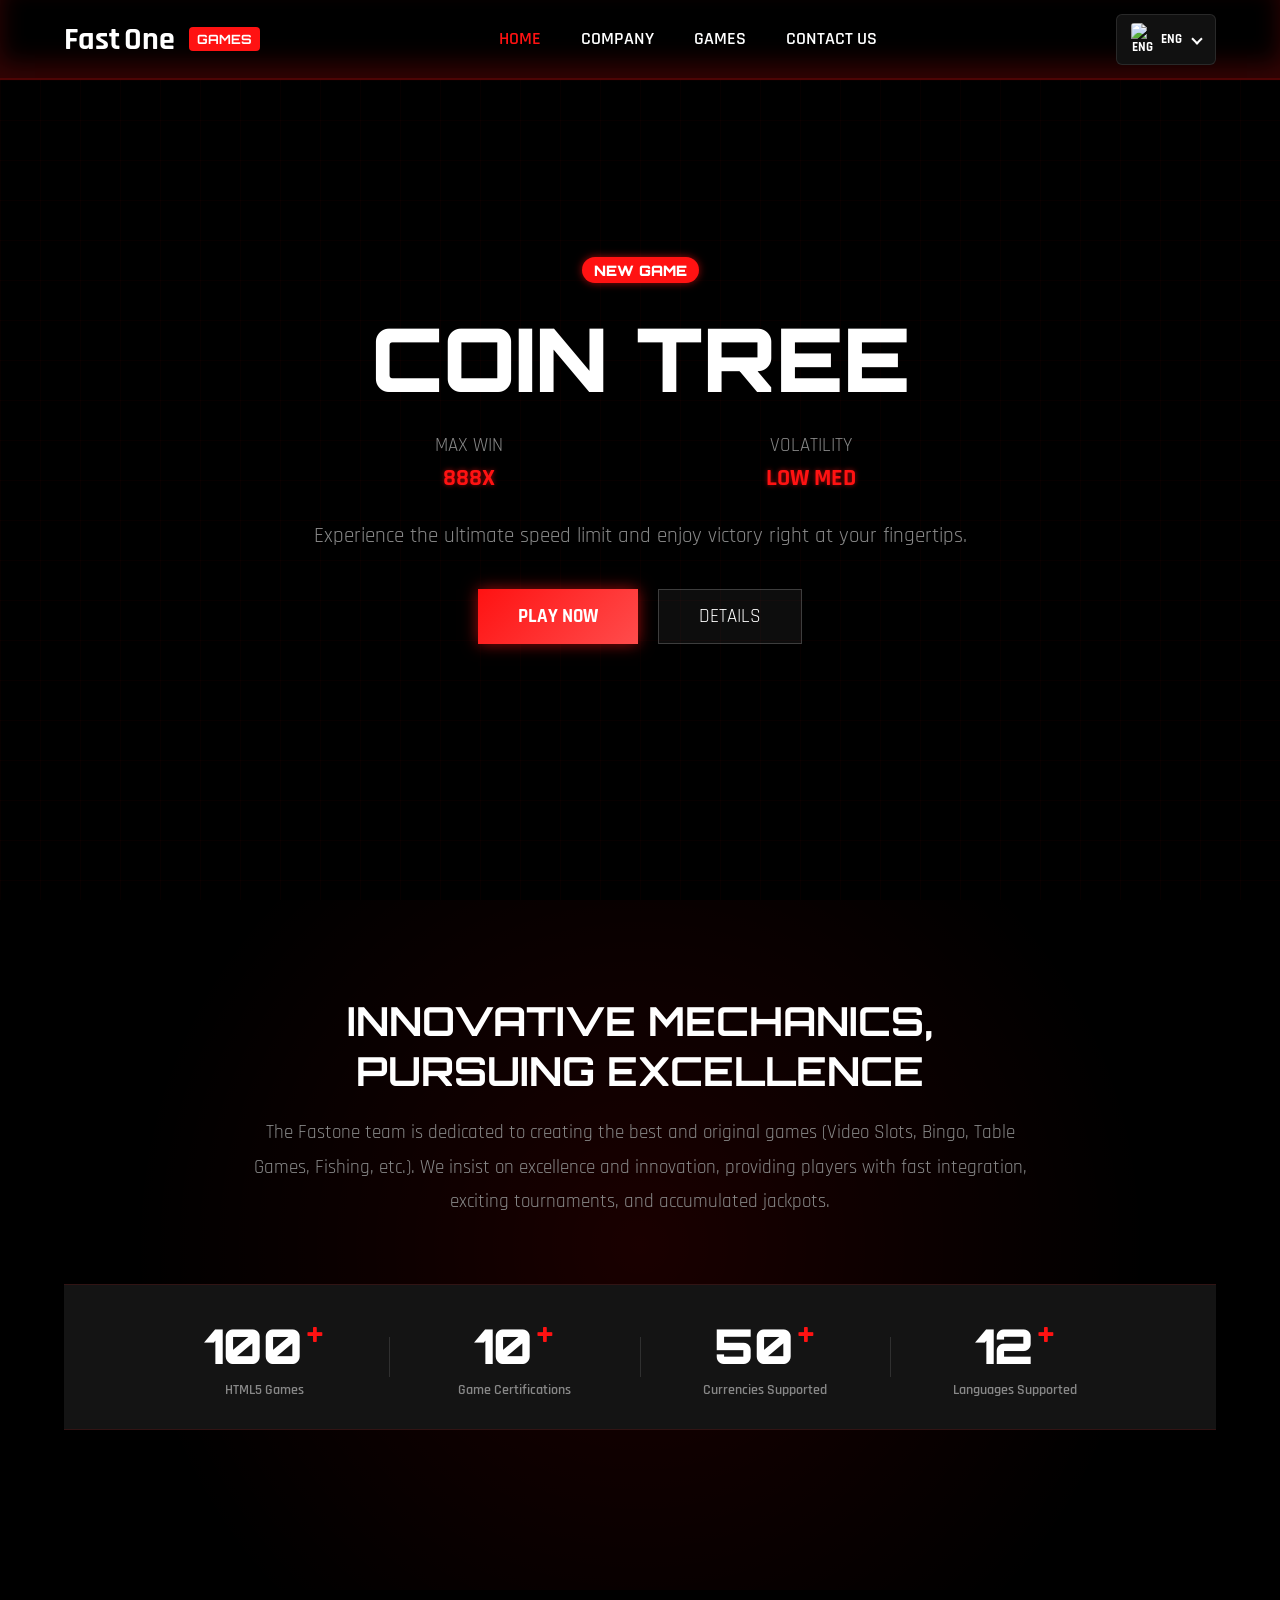
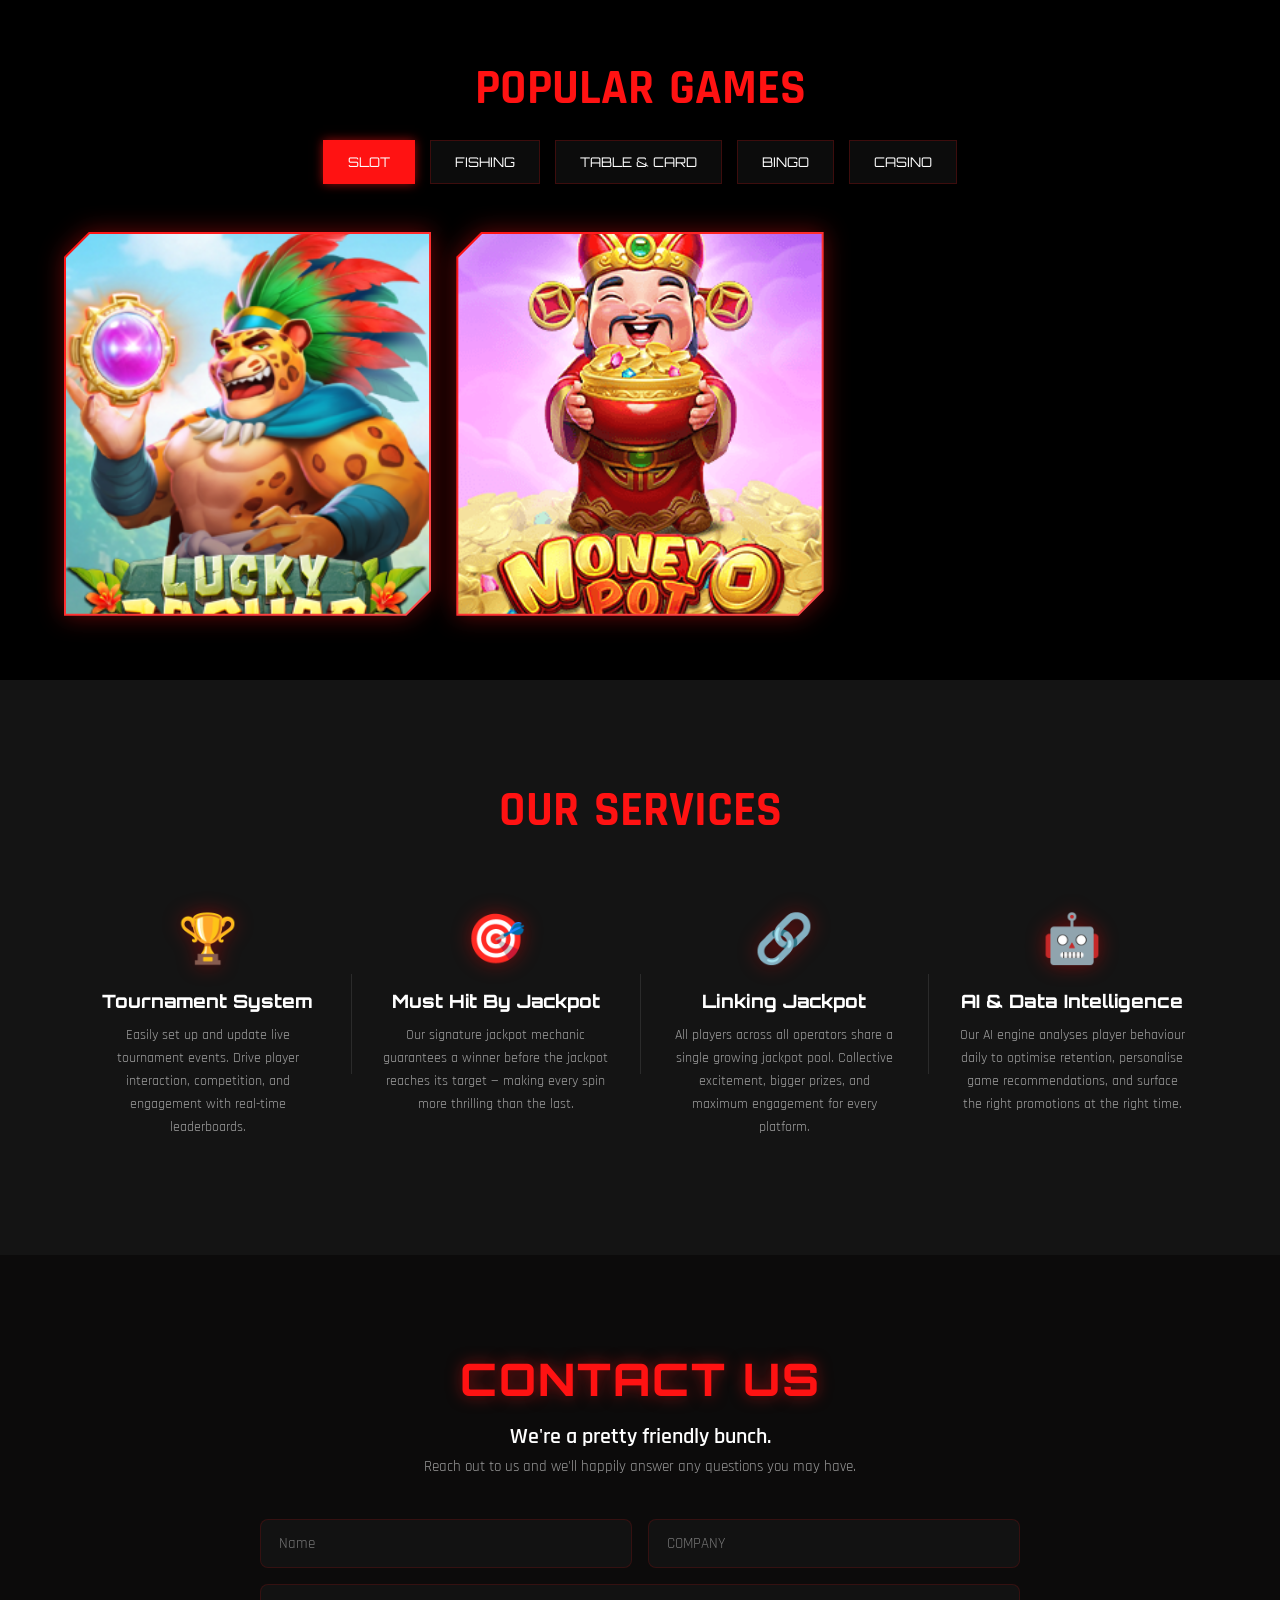
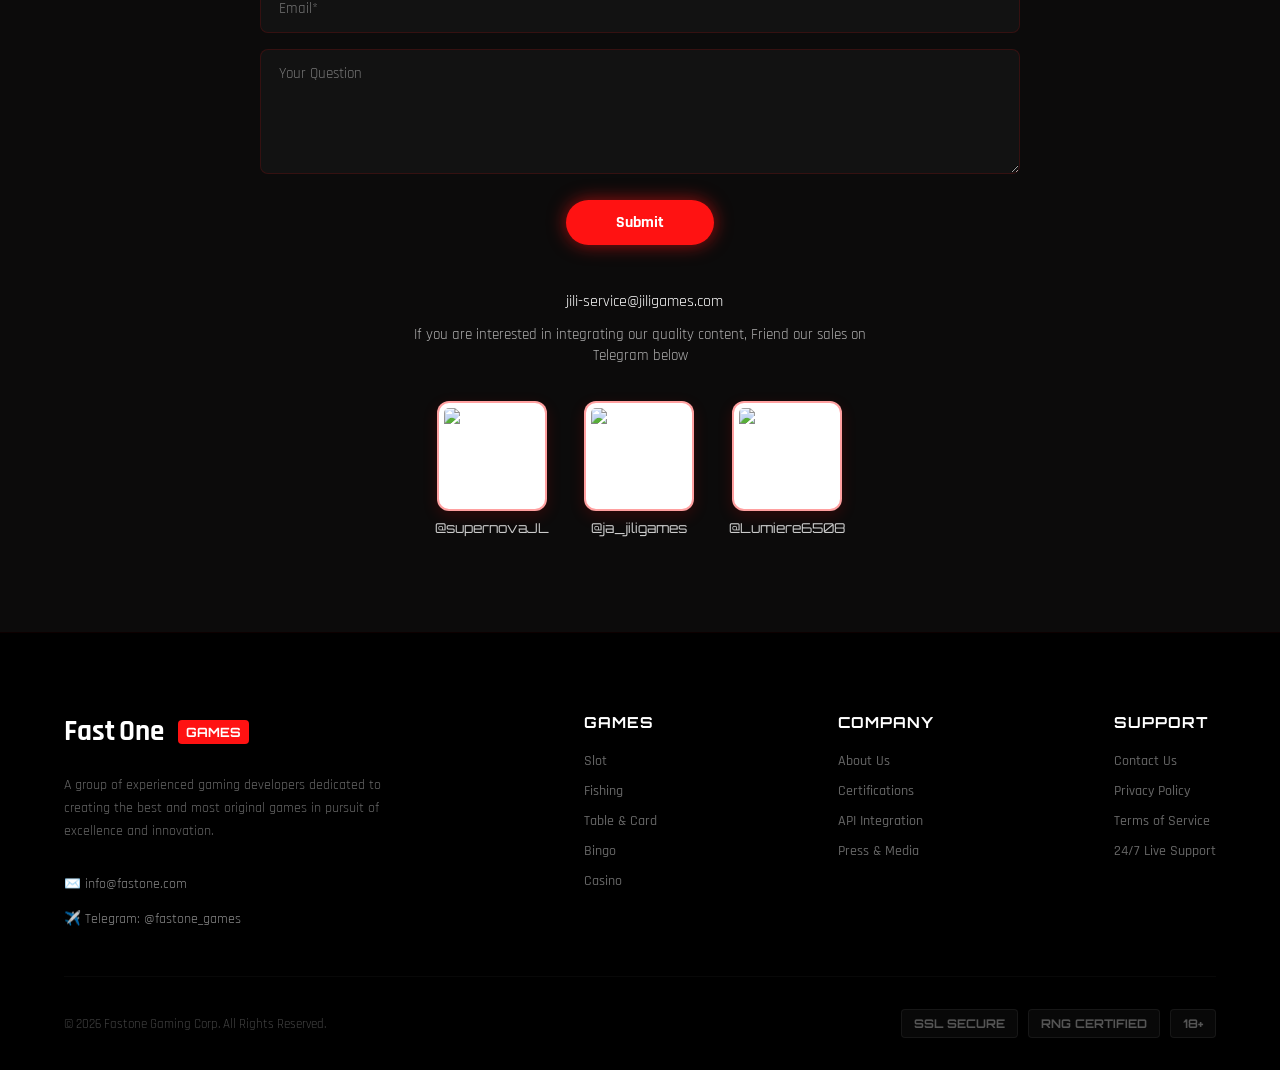
==== commit 2a367b1f: "Rename index_b.html to index.html" ====
--- a/index.html
+++ b/index.html
@@ -1,1014 +1,461 @@
-<!DOCTYPE html>
-<html lang="en">
-<head>
-    <meta charset="UTF-8">
-    <meta name="viewport" content="width=device-width, initial-scale=1.0">
-    <title>Fastone - Official Game Website | Speed & Victory</title>
-    <link rel="preconnect" href="https://fonts.googleapis.com">
-    <link rel="preconnect" href="https://fonts.gstatic.com" crossorigin>
-    <link href="https://fonts.googleapis.com/css2?family=Orbitron:wght@500;700;900&family=Rajdhani:wght@500;600;700&display=block" rel="stylesheet">
-    <link rel="stylesheet" href="https://cdnjs.cloudflare.com/ajax/libs/font-awesome/6.0.0/css/all.min.css">
-    
-    <style>
-        :root {
-            --bg-primary: #000000;
-            --bg-secondary: rgba(10, 10, 10, 0.85);
-            /* Sci-Fi Red Neon Colors */
-            --neon-red: #ff1212;
-            --neon-glow: rgba(255, 18, 18, 0.6);
-            --neon-gradient: linear-gradient(135deg, #ff1212, #ff4c4c);
-            
-            --text-white: #ffffff;
-            --text-muted: #888888;
-            
-            --navbar-height: 80px;
-        }
-
-        * {
-            margin: 0; padding: 0; box-sizing: border-box;
-            font-family: 'Rajdhani', 'Segoe UI', sans-serif;
-        }
-
-        body {
-            background-color: var(--bg-primary);
-            color: var(--text-white);
-            overflow-x: hidden;
-            scroll-behavior: smooth;
-        }
-
-        /* =========================================
-           NAVBAR & LANGUAGE PICKER
-           ========================================= */
-        .navbar {
-            height: var(--navbar-height);
-            display: flex; justify-content: space-between; align-items: center;
-            padding: 0 4rem; 
-            background: linear-gradient(to top, rgba(255, 18, 18, 0.15), rgba(0, 0, 0, 0.95));
-            backdrop-filter: blur(10px); 
-            border-bottom: 2px solid rgba(255, 18, 18, 0.3);
-            box-shadow: inset 0 -15px 25px rgba(255, 18, 18, 0.2);
-            position: fixed; top: 0; left: 0; width: 100%; z-index: 1000;
-        }
-
-        .logo { display: flex; align-items: center; gap: 4px; font-family: 'Orbitron', sans-serif; font-weight: 900; font-size: 2rem; cursor: pointer; }
-        .games-badge { background-color: var(--neon-red); color: #fff; font-family: 'Orbitron', sans-serif; font-weight: 700; font-size: 0.8rem; padding: 4px 8px; border-radius: 4px; margin-left: 10px; }
-
-        .nav-links { display: flex; gap: 2.5rem; }
-        .nav-links a { color: var(--text-white); text-decoration: none; font-size: 1.1rem; font-weight: 600; text-transform: uppercase; transition: color 0.3s; }
-        .nav-links a:hover, .nav-links a.active { color: var(--neon-red); }
-
-        .nav-actions { display: flex; align-items: center; gap: 15px; }
-
-        .language-picker { position: relative; }
-        .lang-btn {
-            background: #111111; border: 1px solid rgba(255, 255, 255, 0.1); color: #fff;
-            padding: 8px 14px; border-radius: 6px; display: flex; align-items: center; gap: 8px;
-            cursor: pointer; font-family: 'Orbitron', sans-serif; font-weight: 700; transition: 0.2s;
-        }
-        .lang-btn:hover { border-color: var(--neon-red); background: #1a1a1a; }
-        .flag-icon { width: 22px; border-radius: 3px; }
-        .arrow-down { border: solid white; border-width: 0 2px 2px 0; display: inline-block; padding: 3px; transform: rotate(45deg); margin-left: 3px; }
-
-        .lang-dropdown {
-            position: absolute; top: calc(100% + 5px); right: 0; width: 140px;
-            background: #111111; border: 1px solid rgba(255, 255, 255, 0.12); border-radius: 10px;
-            box-shadow: 0 10px 30px rgba(0,0,0,0.8); display: flex; flex-direction: column; padding: 6px 0;
-            opacity: 0; visibility: hidden; transform: translateY(-10px); transition: all 0.3s ease; z-index: 100;
-        }
-        .language-picker:hover .lang-dropdown { opacity: 1; visibility: visible; transform: translateY(0); }
-
-        .lang-item {
-            display: flex; align-items: center; gap: 12px; padding: 10px 15px;
-            color: #dfdfdf; text-decoration: none; font-size: 0.95rem; font-weight: 700;
-            font-family: 'Orbitron', sans-serif; transition: 0.2s;
-        }
-        .lang-item img { width: 20px; border-radius: 2px; }
-        .lang-item:hover, .lang-item.active { background: rgba(255, 18, 18, 0.1); color: var(--neon-red); }
-
-        /* =========================================
-           HERO SECTION
-           ========================================= */
-        .hero { height: 100vh; display: flex; align-items: center; justify-content: center; position: relative; text-align: center; }
-        .hero-bg-grid { position: absolute; top: 0; left: 0; width: 100%; height: 100%; background-image: linear-gradient(rgba(255, 18, 18, 0.05) 1px, transparent 1px), linear-gradient(90deg, rgba(255, 18, 18, 0.05) 1px, transparent 1px); background-size: 40px 40px; z-index: -1; opacity: 0.6; }
-
-        .badge-tag { display: inline-block; background-color: var(--neon-red); color: #fff; padding: 4px 12px; font-family: 'Orbitron', sans-serif; font-weight: 900; border-radius: 20px; font-size: 0.9rem; margin-bottom: 20px; box-shadow: 0 0 8px var(--neon-glow); }
-        .hero-content h1 { font-size: 5.5rem; color: #fff; margin-bottom: 20px; font-family: 'Orbitron', sans-serif; font-weight: 900; }
-
-        .game-stats { display: flex; gap: 30px; justify-content: center; margin-bottom: 30px; font-family: 'Orbitron', sans-serif; }
-        .stat-item { font-size: 1.2rem; color: #888; display: flex; flex-direction: column; gap: 5px; }
-        .highlight { color: var(--neon-red); font-weight: 900; font-size: 1.5rem; text-shadow: 0 0 5px var(--neon-glow); }
-
-        .hero-content p { font-size: 1.3rem; color: var(--text-muted); margin-bottom: 40px; }
-        .hero-btns { display: flex; gap: 20px; justify-content: center; }
-
-        .btn-primary { background: var(--neon-gradient); border: none; color: #fff; padding: 14px 40px; font-size: 1.2rem; font-weight: 700; cursor: pointer; box-shadow: 0 0 15px var(--neon-glow); transition: 0.2s; }
-        .btn-primary:hover { transform: translateY(-3px); box-shadow: 0 0 25px var(--neon-red); }
-
-        .btn-secondary { background: rgba(255,255,255,0.05); border: 1px solid rgba(255,255,255,0.2); color: #fff; padding: 14px 40px; font-size: 1.2rem; cursor: pointer; transition: 0.3s; }
-        .btn-secondary:hover { background: rgba(255,255,255,0.1); border-color: rgba(255,255,255,0.4); }
-
-        /* =========================================
-           ABOUT SECTION
-           ========================================= */
-        .about-section { padding: 6rem 4rem; position: relative; text-align: center; background: radial-gradient(circle at center, rgba(255,0,0,0.1) 0%, transparent 70%); }
-        .about-text { max-width: 800px; margin: 0 auto 4rem auto; }
-        .about-text h2 { font-family: 'Orbitron', sans-serif; font-size: 2.5rem; margin-bottom: 20px; }
-        .about-text p { color: var(--text-muted); font-size: 1.2rem; line-height: 1.8; }
-
-        .stats-bar-container { background: #141414; padding: 30px 0; width: 100%; border-top: 1px solid rgba(255, 18, 18, 0.12); border-bottom: 1px solid rgba(255, 18, 18, 0.12); margin: 4rem 0; }
-        .stats-bar { display: flex; justify-content: center; align-items: center; max-width: 1000px; margin: 0 auto; gap: 0px; }
-        .stat-item { flex: 1; display: flex; flex-direction: column; align-items: center; gap: 5px; }
-        .stat-number { font-family: 'Orbitron', sans-serif; font-size: 3rem; color: #ffffff; font-weight: 900; display: flex; align-items: flex-start; }
-        .stat-number .plus { color: var(--neon-red); font-size: 2.2rem; margin-left: 2px; margin-top: -2px; font-weight: 900; }
-        .stat-label { font-size: 0.9rem; color: #888888; font-weight: 600; text-transform: capitalize; }
-        .stat-divider { width: 1px; height: 40px; background: rgba(255, 255, 255, 0.12); }
-
-        /* =========================================
-           GAMES SECTION
-           ========================================= */
-        .games-section { padding: 4rem; }
-        .section-title { text-align: center; margin-bottom: 3rem; }
-        .section-title h2 { font-family: 'Orbitron', sans-serif; font-size: 3rem; color: #fff; }
-        .section-title h2 span { color: var(--neon-red); }
-
-        .category-tabs { display: flex; justify-content: center; gap: 15px; margin-top: 20px; flex-wrap: wrap; }
-        .tab-btn { background: rgba(40,40,40,0.3); border: 1px solid rgba(255, 18, 18, 0.2); color: #fff; padding: 0 24px; height: 44px; cursor: pointer; font-family: 'Orbitron', sans-serif; transition: 0.3s; display: inline-flex; align-items: center; justify-content: center; gap: 8px; }
-        .tab-btn:hover, .tab-btn.active { background: var(--neon-red); border-color: var(--neon-red); box-shadow: 0 0 10px var(--neon-glow); }
-
-        .games-grid { display: grid; grid-template-columns: repeat(auto-fill, minmax(280px, 1fr)); gap: 25px; margin-top: 3rem; }
-        .game-card { position: relative; filter: drop-shadow(0 0 12px rgba(255, 18, 18, 0.4)); transition: transform 0.3s ease; cursor: pointer; }
-        .game-card:hover { transform: translateY(-8px) scale(1.02); filter: drop-shadow(0 0 24px rgba(255, 18, 18, 0.8)); }
-
-        .scifi-border { background: var(--neon-gradient); padding: 2px; clip-path: polygon(25px 0, 100% 0, 100% calc(100% - 25px), calc(100% - 25px) 100%, 0 100%, 0 25px); }
-        .card-inner { background: #0a0a0a; width: 100%; height: 380px; position: relative; overflow: hidden; clip-path: polygon(24px 0, 100% 0, 100% calc(100% - 24px), calc(100% - 24px) 100%, 0 100%, 0 24px); }
-        .card-inner img { width: 100%; height: 100%; object-fit: cover; transition: 0.5s; }
-        .game-card:hover .card-inner img { transform: scale(1.1); }
-
-        .card-overlay { position: absolute; top: 0; left: 0; width: 100%; height: 100%; padding: 24px; display: flex; flex-direction: column; align-items: center; justify-content: flex-end; opacity: 0; transition: 0.3s ease; }
-        .game-card:hover .card-overlay { opacity: 1; background: linear-gradient(to top, rgba(0,0,0,0.85) 0%, rgba(0,0,0,0.3) 60%, transparent 100%); backdrop-filter: blur(4px); }
-        .card-overlay h3 { display: none; }
-        .card-overlay p { color: var(--neon-red); font-weight: 800; font-size: 0.9rem; margin-bottom: 15px; text-shadow: 0 1px 3px rgba(0,0,0,0.9); }
-
-        .btn-play { background: var(--neon-red); color: #fff; border: none; padding: 10px 30px; border-radius: 40px; font-weight: 700; cursor: pointer; box-shadow: 0 0 12px var(--neon-glow); transform: translateY(10px); transition: 0.3s; }
-        .game-card:hover .btn-play { transform: translateY(0); }
-
-        /* =========================================
-           SERVICES SECTION
-           ========================================= */
-        .services-section { padding: 6rem 4rem; background: #141414; }
-        .services-bar { display: flex; justify-content: center; align-items: stretch; max-width: 1200px; margin: 0 auto; gap: 0; }
-        .services-bar .service-item { flex: 1; display: flex; flex-direction: column; align-items: center; text-align: center; padding: 20px 30px; gap: 12px; }
-        .services-bar .service-icon { font-size: 3rem; margin-bottom: 5px; filter: drop-shadow(0 0 10px rgba(255, 0, 0, 0.4)); }
-        .services-bar h3 { font-family: 'Orbitron', sans-serif; font-size: 1.15rem; color: #ffffff; font-weight: 800; }
-        .services-bar p { color: #a0a0a0; font-size: 0.9rem; line-height: 1.6; max-width: 260px; }
-        .services-bar .stat-divider { align-self: center; height: 100px; background: rgba(255, 255, 255, 0.1); }
-
-        /* =========================================
-           CONTACT US SECTION
-           ========================================= */
-        .contact-section { position: relative; padding: 6rem 2rem; background: #0c0b0b; overflow: hidden; display: flex; justify-content: center; align-items: center; }
-        .contact-container { max-width: 760px; width: 100%; text-align: center; z-index: 2; }
-        .contact-title { font-size: 2.8rem; font-family: 'Orbitron', sans-serif; color: var(--neon-red) !important; text-shadow: 0 0 15px rgba(255,18,18,0.5); margin-bottom: 1rem; letter-spacing: 2px; font-weight: 800; }
-        .contact-subtitle h3 { color: #ffffff; font-size: 1.35rem; margin-bottom: 6px; font-weight: 600; }
-        .contact-subtitle p { color: #9a9a9a; font-size: 0.95rem; margin-bottom: 2.5rem; line-height: 1.5; }
-
-        .contact-form { display: flex; flex-direction: column; gap: 16px; margin-bottom: 2.8rem; }
-        .form-row { display: flex; gap: 16px; }
-        .form-row input { flex: 1; }
-        .contact-form input, .contact-form textarea { background: rgba(20,20,20,0.85); border: 1px solid rgba(255, 18, 18, 0.15); border-radius: 8px; padding: 14px 18px; color: #fff; font-size: 0.95rem; transition: 0.3s; }
-        .contact-form input:focus, .contact-form textarea:focus { border-color: var(--neon-red); box-shadow: 0 0 12px rgba(255,18,18,0.4); outline: none; }
-        .contact-submit { align-self: center; background: var(--neon-red); color: #ffffff; padding: 12px 50px; border-radius: 30px; font-size: 1rem; font-weight: 800; border: none; cursor: pointer; box-shadow: 0 0 18px var(--neon-glow); transition: 0.3s; margin-top: 10px; }
-        .contact-submit:hover { transform: translateY(-3px); box-shadow: 0 0 25px rgba(255, 18, 18, 0.8); }
-
-        .contact-info { color: #ffffff; margin-bottom: 2.2rem; }
-        .contact-info i { color: var(--neon-red); margin-right: 8px; font-size: 1.1rem; }
-        .interest-text { color: #b0b0b0; margin-top: 12px; font-size: 0.95rem; max-width: 500px; margin-left: auto; margin-right: auto; line-height: 1.4; }
-
-        .telegram-grid { display: flex; justify-content: center; gap: 35px; flex-wrap: wrap; margin-top: 2rem; }
-        .tg-item { display: flex; flex-direction: column; align-items: center; gap: 8px; }
-        .tg-item img { width: 110px; height: 110px; border-radius: 12px; border: 2px solid rgba(255,18,18,0.4); padding: 5px; background: #fff; box-shadow: 0 5px 15px rgba(255,0,0,0.15); transition: 0.3s; }
-        .tg-item img:hover { transform: translateY(-5px); box-shadow: 0 8px 20px rgba(255,18,18,0.3); }
-        .tg-item span { color: #cccccc; font-size: 0.85rem; font-family: 'Orbitron', sans-serif; }
-
-        /* =========================================
-           FOOTER
-           ========================================= */
-        .footer { padding: 5rem 4rem 2rem 4rem; background: #000000; border-top: 1px solid rgba(255,18,18,0.05); }
-        .footer-container { display: flex; justify-content: space-between; max-width: 1200px; margin: 0 auto 3rem auto; gap: 40px; text-align: left; }
-        .footer-col { display: flex; flex-direction: column; gap: 12px; }
-        .col-info { max-width: 340px; }
-        .col-info .footer-logo { display: flex; align-items: center; gap: 4px; font-family: 'Orbitron', sans-serif; font-weight: 900; font-size: 1.8rem; margin-bottom: 12px; }
-        .footer-desc { color: #666666; font-size: 0.9rem; line-height: 1.6; margin-bottom: 15px; }
-        .footer-contact { color: #888888; font-size: 0.85rem; display: flex; align-items: center; gap: 8px; margin-top: 5px; }
-        .footer-col h4 { font-family: 'Orbitron', sans-serif; font-size: 0.95rem; color: #ffffff; letter-spacing: 1px; margin-bottom: 8px; }
-        .footer-col a { color: #666666; text-decoration: none; font-size: 0.9rem; font-weight: 500; transition: color 0.2s; }
-        .footer-col a:hover { color: var(--neon-red); }
-        .footer-bottom { border-top: 1px solid rgba(255,255,255,0.03); padding-top: 2rem; max-width: 1200px; margin: 0 auto; display: flex; justify-content: space-between; align-items: center; text-align: left; }
-        .footer-bottom .copy p { color: #444444; font-size: 0.8rem; }
-        .footer-bottom .badges { display: flex; gap: 10px; }
-        .footer-bottom .badge { background: rgba(255,255,255,0.03); border: 1px solid rgba(255,255,255,0.06); color: #555555; font-size: 0.75rem; padding: 6px 12px; border-radius: 4px; font-family: 'Orbitron', sans-serif; font-weight: 700; }
-
-        /* =========================================
-           DEMO OVERLAY & MODALS
-           ========================================= */
-        .demo-overlay { position: fixed; top: var(--navbar-height); left: 0; width: 100%; height: calc(100vh - var(--navbar-height)); background: rgba(4, 4, 6, 0.98); z-index: 999; overflow-y: auto; display: flex; flex-direction: column; opacity: 0; visibility: hidden; transition: all 0.4s cubic-bezier(0.165, 0.84, 0.44, 1); backdrop-filter: blur(15px); }
-        .demo-overlay.active { opacity: 1; visibility: visible; }
-        .floating-back-btn { position: absolute; top: 25px; left: 35px; background: rgba(10, 10, 12, 0.7); border: 1.5px solid rgba(255,18,18,0.3); color: #fff; padding: 10px 20px; border-radius: 30px; font-family: 'Orbitron', sans-serif; font-size: 0.85rem; font-weight: 700; cursor: pointer; backdrop-filter: blur(10px); z-index: 1000; box-shadow: 0 5px 15px rgba(255,18,18,0.15); transition: 0.3s ease; display: flex; align-items: center; gap: 8px; }
-        .floating-back-btn:hover { border-color: var(--neon-red); background: var(--neon-red); box-shadow: 0 0 20px rgba(255,18,18,0.4); transform: translateY(-2px); }
-
-        .demo-grid-container { display: grid; grid-template-columns: 1.3fr 1fr; grid-template-rows: auto auto; padding: 2.5rem 3.5rem; gap: 25px; background: radial-gradient(circle at 10% 20%, rgba(255,18,18,0.06), transparent 50%), radial-gradient(circle at 90% 80%, rgba(255,0,0,0.03), transparent 40%); }
-        .grid-item { display: flex; flex-direction: column; }
-        .item-game { grid-column: 1; grid-row: 1; justify-content: center; align-items: center; }
-        .item-info { grid-column: 2; grid-row: 1; }
-        .item-video { grid-column: 1; grid-row: 2; }
-        .item-gallery { grid-column: 2; grid-row: 2; }
-        
-        .glass-panel { background: rgba(10, 10, 12, 0.88) !important; backdrop-filter: blur(25px); border: 1px solid rgba(255,255,255,0.08) !important; border-radius: 16px; padding: 2rem !important; box-shadow: 0 20px 45px rgba(0,0,0,0.6), inset 0 1px 0 rgba(255,255,255,0.05); }
-        .game-frame { width: 100%; max-width: 780px; aspect-ratio: 16 / 9; border: 2px solid rgba(255,255,255,0.04); box-shadow: 0 15px 40px rgba(0,0,0,0.8), 0 0 30px rgba(255,18,18,0.15); background: #000; position: relative; overflow: hidden; transition: all 0.4s ease; }
-        .game-frame.fullscreen-frame { position: fixed !important; top: var(--navbar-height) !important; left: 0 !important; width: 100vw !important; height: calc(100vh - var(--navbar-height)) !important; max-width: none !important; z-index: 3000 !important; border-radius: 0 !important; margin: 0 !important; }
-        
-        .game-screen-mock { width: 100%; height: 100%; position: relative; display: flex; align-items: center; justify-content: center; }
-        .game-banner { width: 100%; height: 100%; object-fit: cover; filter: brightness(0.6); position: absolute; top: 0; left: 0; }
-        .game-controls-overlay { position: absolute; z-index: 5; text-align: center; background: radial-gradient(rgba(0,0,0,0.8), transparent); width: 100%; height: 100%; display: flex; flex-direction: column; justify-content: center; align-items: center; gap: 15px; }
-        .game-title-gold { font-family: 'Orbitron', sans-serif; font-size: 3rem; font-weight: 900; color: #ffd700; text-shadow: 0 0 15px rgba(255, 215, 0, 0.6), 0 2px 4px #000; text-transform: uppercase; }
-        
-        .btn-continue { background: linear-gradient(135deg, #1aa245, #147e35); border: none; color: #fff; padding: 12px 40px; border-radius: 25px; font-size: 1.2rem; font-weight: 700; font-family: 'Orbitron', sans-serif; cursor: pointer; box-shadow: 0 4px 15px rgba(0,200,0,0.4); transition: 0.2s; }
-        .btn-continue:hover { transform: translateY(-2px); box-shadow: 0 6px 20px #00c800; }
-        .btn-frame-fs { position: absolute; top: 15px; right: 15px; background: rgba(0,0,0,0.6); border: 1px solid rgba(255,255,255,0.15); color: #fff; width: 35px; height: 35px; border-radius: 6px; font-size: 1.2rem; display: flex; align-items: center; justify-content: center; cursor: pointer; transition: 0.2s; z-index: 10; }
-        .btn-frame-fs:hover { background: var(--neon-red); border-color: var(--neon-red); box-shadow: 0 0 15px var(--neon-red); }
-        
-        .interactive-game-area { position: absolute; width: 100%; height: 100%; display: flex; flex-direction: column; align-items: center; justify-content: center; background: #0a0b0e; z-index: 6; gap: 20px; }
-        .slot-machine { display: flex; gap: 15px; background: #111; padding: 20px; border: 2px solid var(--neon-red); border-radius: 10px; box-shadow: 0 0 20px rgba(255,18,18,0.3); }
-        .reel { width: 80px; height: 100px; background: #222; display: flex; align-items: center; justify-content: center; font-size: 3rem; border-radius: 6px; border: 1px solid rgba(255,255,255,0.05); transition: transform 0.1s; }
-        .btn-spin { background: var(--neon-gradient); border: none; color: #fff; padding: 10px 35px; font-weight: 700; font-family: 'Orbitron', sans-serif; border-radius: 30px; cursor: pointer; box-shadow: 0 4px 15px var(--neon-glow); }
-        .win-message { color: #ffd700; font-family: 'Orbitron', sans-serif; font-size: 1.5rem; font-weight: 900; text-shadow: 0 0 10px rgba(255,215,0,0.5); }
-        
-        .video-container-b { border-radius: 10px; overflow: hidden; border: 1px solid rgba(255,18,18,0.15); transition: 0.3s; background: #000; width: 100%; aspect-ratio: 16 / 9; display: flex; align-items: center; justify-content: center; }
-        .btn-play-youtube { background: #FF0000; border-radius: 12px; width: 65px; height: 45px; display: flex; align-items: center; justify-content: center; border: none; cursor: pointer; box-shadow: 0 4px 15px rgba(255,0,0,0.4); transition: 0.3s ease; position: relative; left: 50%; top: 50%; transform: translate(-50%, -50%); }
-        .btn-play-youtube::after { content: ''; border-style: solid; border-width: 9px 0 9px 15px; border-color: transparent transparent transparent #ffffff; margin-left: 3px; }
-        .btn-play-youtube:hover { background: #E60000; transform: translate(-50%, -50%) scale(1.12); box-shadow: 0 0 25px rgba(255,0,0,0.7); }
-
-        .gallery-grid { display: grid; grid-template-columns: repeat(2, 1fr); gap: 12px; flex: 1; }
-        .gallery-item { border-radius: 8px; overflow: hidden; border: 1px solid rgba(255,255,255,0.03); cursor: pointer; transition: 0.3s; aspect-ratio: 4 / 3; }
-        .gallery-item:hover { transform: scale(1.03); border-color: rgba(255,18,18,0.3); box-shadow: 0 5px 15px rgba(255,18,18,0.1); }
-        .gallery-item img { width: 100%; height: 100%; object-fit: cover; transition: 0.3s; }
-        .gallery-item:hover img { filter: brightness(1.1); }
-        .dash-title { font-family: 'Orbitron', sans-serif; font-size: 1.1rem; margin-bottom: 1.2rem; color: var(--neon-red); text-shadow: 0 0 10px rgba(255,18,18,0.1); }
-
-        .lightbox-overlay { position: fixed; top: 0; left: 0; width: 100%; height: 100%; background: rgba(0, 0, 0, 0.96); z-index: 3000; display: none; align-items: center; justify-content: center; backdrop-filter: blur(12px); }
-        .lightbox-overlay.active { display: flex; }
-        .lightbox-content { max-width: 95%; max-height: 95%; position: relative; display: flex; align-items: center; justify-content: center; }
-        .lightbox-content img { max-width: 100%; max-height: 100%; border-radius: 8px; box-shadow: 0 0 40px rgba(255, 18, 18, 0.4); border: 2.5px solid rgba(255, 255, 255, 0.15); }
-        .close-lightbox { position: absolute; top: 25px; right: 45px; color: #fff; font-size: 45px; font-weight: bold; cursor: pointer; transition: 0.2s; }
-        .close-lightbox:hover { color: #ff1212; }
-        .lightbox-prev, .lightbox-next { position: absolute; top: 50%; transform: translateY(-50%); background: rgba(10, 10, 12, 0.8); border: 1.5px solid rgba(255,18,18,0.3); color: #fff; font-size: 2.2rem; padding: 12px 18px; border-radius: 50%; cursor: pointer; transition: 0.3s; }
-        .lightbox-prev { left: 40px; }
-        .lightbox-next { right: 40px; }
-        .lightbox-prev:hover, .lightbox-next:hover { background: #ff1212; border-color: #ff1212; box-shadow: 0 0 20px rgba(255,18,18,0.5); }
-
-        ::-webkit-scrollbar { width: 8px; }
-        ::-webkit-scrollbar-track { background: #000000; }
-        ::-webkit-scrollbar-thumb { background: var(--neon-red); box-shadow: 0 0 10px rgba(255, 18, 18, 0.5); border-radius: 4px; }
-
-        @media (max-width: 1024px) {
-            .demo-grid-container { grid-template-columns: 1fr; grid-template-rows: auto; padding: 1.5rem; gap: 20px; }
-            .grid-item { grid-column: 1 !important; grid-row: auto !important; }
-            .item-game .game-frame { max-width: 100%; }
-        }
-        @media (max-width: 768px) {
-            .form-row { flex-direction: column; }
-            .contact-title { font-size: 2.4rem; }
-        }
-    </style>
-</head>
-<body>
-    <header class="navbar">
-        <div class="logo">
-            <span class="text-white">Fast</span><span class="text-red">One</span>
-            <span class="games-badge">GAMES</span>
-        </div>
-        <nav class="nav-links">
-            <a href="#home" class="active" data-translate="nav_home">HOME</a>
-            <a href="#about" data-translate="nav_company">COMPANY</a>
-            <a href="games_b.html" data-translate="nav_games">GAMES</a>
-            <a href="#contact" data-translate="nav_contact">CONTACT US</a>
-        </nav>
-        <div class="nav-actions">
-            <div class="language-picker">
-                <button class="lang-btn">
-                    <img src="https://flagcdn.com/w40/gb.png" alt="ENG" class="flag-icon">
-                    <span>ENG</span>
-                    <i class="arrow-down"></i>
-                </button>
-                <div class="lang-dropdown">
-                    <a href="#" class="lang-item active" data-lang="eng"><img src="https://flagcdn.com/w40/gb.png" alt="ENG"> ENG</a>
-                    <a href="#" class="lang-item" data-lang="cn"><img src="https://flagcdn.com/w40/cn.png" alt="CN"> CN</a>
-                    <a href="#" class="lang-item" data-lang="eng"><img src="https://flagcdn.com/w40/th.png" alt="THAI"> THAI</a>
-                </div>
-            </div>
-        </div>
-    </header>
-
-    <section id="home" class="hero">
-        <div class="hero-bg-grid"></div>
-        <div class="hero-content">
-            <div class="badge-tag" data-translate="hero_badge">NEW GAME</div>
-            <h1 class="glitch" data-text="COIN TREE" data-translate="hero_title">COIN TREE</h1>
-            <div class="game-stats">
-                <div class="stat-item"><span data-translate="hero_max_win">MAX WIN</span> <span class="highlight">888X</span></div>
-                <div class="stat-item"><span data-translate="hero_volatility">VOLATILITY</span> <span class="highlight">LOW MED</span></div>
-            </div>
-            <p data-translate="hero_desc">Experience the ultimate speed limit and enjoy victory right at your fingertips.</p>
-            <div class="hero-btns">
-                <button class="btn-primary" data-translate="btn_play">PLAY NOW</button>
-                <button class="btn-secondary" data-translate="btn_details">DETAILS</button>
-            </div>
-        </div>
-    </section>
-
-    <section id="about" class="about-section">
-        <div class="about-glowing-backdrop"></div>
-        <div class="about-text">
-            <h2 data-translate="about_title">INNOVATIVE MECHANICS, PURSUING EXCELLENCE</h2>
-            <p data-translate="about_desc">The Fastone team is dedicated to creating the best and original games (Video Slots, Bingo, Table Games, Fishing, etc.). We insist on excellence and innovation, providing players with fast integration, exciting tournaments, and accumulated jackpots.</p>
-        </div>
-        <div class="stats-bar-container">
-            <div class="stats-bar">
-                <div class="stat-item">
-                    <span class="stat-number">100<span class="plus">+</span></span>
-                    <span class="stat-label" data-translate="stat_1">HTML5 Games</span>
-                </div>
-                <div class="stat-divider"></div>
-                <div class="stat-item">
-                    <span class="stat-number">10<span class="plus">+</span></span>
-                    <span class="stat-label" data-translate="stat_2">Game Certifications</span>
-                </div>
-                <div class="stat-divider"></div>
-                <div class="stat-item">
-                    <span class="stat-number">50<span class="plus">+</span></span>
-                    <span class="stat-label" data-translate="stat_3">Currencies Supported</span>
-                </div>
-                <div class="stat-divider"></div>
-                <div class="stat-item">
-                    <span class="stat-number">12<span class="plus">+</span></span>
-                    <span class="stat-label" data-translate="stat_4">Languages Supported</span>
-                </div>
-            </div>
-        </div>
-    </section>
-
-    <section id="games" class="games-section">
-        <div class="section-title">
-            <h2><span data-translate="games_title">POPULAR</span> <span style="color:var(--neon-red)" data-translate="games_sub">GAMES</span></h2>
-            <div class="category-tabs">
-                <button class="tab-btn active" data-category="slots" data-translate="cat_slots">SLOT</button>
-                <button class="tab-btn" data-category="fishing" data-translate="cat_fishing">FISHING</button>
-                <button class="tab-btn" data-category="table" data-translate="cat_table">TABLE & CARD</button>
-                <button class="tab-btn" data-category="bingo" data-translate="cat_bingo">BINGO</button>
-                <button class="tab-btn" data-category="casino" data-translate="cat_casino">CASINO</button>
-            </div>
-        </div>
-
-        <div class="games-grid">
-            <div class="game-card" data-category="slots">
-                <div class="scifi-border">
-                    <div class="card-inner">
-                        <img src="image/Slot_Lucky Jaguar_1.png" alt="Lucky Jaguar">
-                        <div class="card-overlay">
-                            <h3>LUCKY JAGUAR</h3>
-                            <p>MAX WIN 8888X</p>
-                            <button class="btn-play">PLAY DEMO</button>
-                        </div>
-                    </div>
-                </div>
-            </div>
-
-            <div class="game-card" data-category="slots">
-                <div class="scifi-border">
-                    <div class="card-inner">
-                        <img src="image/Slot_Money Pot_1.png" alt="Money Pot">
-                        <div class="card-overlay">
-                            <h3>MONEY POT</h3>
-                            <p>MAX WIN 10000X</p>
-                            <button class="btn-play">PLAY DEMO</button>
-                        </div>
-                    </div>
-                </div>
-            </div>
-
-            <div class="game-card" data-category="fishing">
-                <div class="scifi-border">
-                    <div class="card-inner">
-                        <img src="image/Fish_FORTUNE ZOMBIE_1.png" alt="Fortune Zombie">
-                        <div class="card-overlay">
-                            <h3>FORTUNE ZOMBIE</h3>
-                            <p>MAX WIN 500X</p>
-                            <button class="btn-play">PLAY DEMO</button>
-                        </div>
-                    </div>
-                </div>
-            </div>
-
-            <div class="game-card" data-category="table">
-                <div class="scifi-border">
-                    <div class="card-inner">
-                        <img src="image/Card_Ultimate Texas Hold'e_1.png" alt="Ultimate Texas Hold'e">
-                        <div class="card-overlay">
-                            <h3>ULTIMATE TEXAS HOLD'E</h3>
-                            <p>TABLE GAME</p>
-                            <button class="btn-play">PLAY DEMO</button>
-                        </div>
-                    </div>
-                </div>
-            </div>
-
-            <div class="game-card" data-category="bingo">
-                <div class="scifi-border">
-                    <div class="card-inner">
-                        <img src="image/Bingo_Magic Lamp Bingo_1.png" alt="Magic Lamp Bingo">
-                        <div class="card-overlay">
-                            <h3>MAGIC LAMP BINGO</h3>
-                            <p>BINGO GAME</p>
-                            <button class="btn-play">PLAY DEMO</button>
-                        </div>
-                    </div>
-                </div>
-            </div>
-        </div>
-    </section>
-
-    <section id="services" class="services-section">
-        <div class="section-title">
-            <h2><span data-translate="service_title">OUR</span> <span style="color:var(--neon-red)" data-translate="service_sub">SERVICES</span></h2>
-        </div>
-        <div class="services-bar">
-            <div class="service-item">
-                <div class="service-icon">🏆</div>
-                <h3 data-translate="service_t1">Tournament System</h3>
-                <p data-translate="service_p1">Easily set up and update live tournament events. Drive player interaction, competition, and engagement with real-time leaderboards.</p>
-            </div>
-            <div class="stat-divider"></div>
-            <div class="service-item">
-                <div class="service-icon">🎯</div>
-                <h3 data-translate="service_t2">Must Hit By Jackpot</h3>
-                <p data-translate="service_p2">Our signature jackpot mechanic guarantees a winner before the jackpot reaches its target — making every spin more thrilling than the last.</p>
-            </div>
-            <div class="stat-divider"></div>
-            <div class="service-item">
-                <div class="service-icon">🔗</div>
-                <h3 data-translate="service_t3">Linking Jackpot</h3>
-                <p data-translate="service_p3">All players across all operators share a single growing jackpot pool. Collective excitement, bigger prizes, and maximum engagement for every platform.</p>
-            </div>
-            <div class="stat-divider"></div>
-            <div class="service-item">
-                <div class="service-icon">🤖</div>
-                <h3 data-translate="service_t4">AI & Data Intelligence</h3>
-                <p data-translate="service_p4">Our AI engine analyses player behaviour daily to optimise retention, personalise game recommendations, and surface the right promotions at the right time.</p>
-            </div>
-        </div>
-    </section>
-
-    <section id="contact" class="contact-section">
-        <div class="contact-container">
-            <h1 class="contact-title" data-translate="contact_title">CONTACT US</h1>
-            <div class="contact-subtitle">
-                <h3 data-translate="contact_sub1">We're a pretty friendly bunch.</h3>
-                <p data-translate="contact_sub2">Reach out to us and we'll happily answer any questions you may have.</p>
-            </div>
-
-            <form class="contact-form">
-                <div class="form-row">
-                    <input type="text" placeholder="Name" required>
-                    <input type="text" placeholder="COMPANY">
-                </div>
-                <input type="email" placeholder="Email*" required>
-                <textarea placeholder="Your Question" rows="5" required></textarea>
-                <button type="submit" class="contact-submit" data-translate="contact_submit">Submit</button>
-            </form>
-
-            <div class="contact-info">
-                <p><i class="fas fa-envelope"></i> <span data-translate="contact_email">jili-service@jiligames.com</span></p>
-                <p class="interest-text" data-translate="contact_interest">If you are interested in integrating our quality content, Friend our sales on Telegram below</p>
-            </div>
-
-            <div class="telegram-grid">
-                <div class="tg-item">
-                    <img src="https://api.qrserver.com/v1/create-qr-code/?size=150x150&data=https://t.me/supernovaJL" alt="QR 1">
-                    <span>@supernovaJL</span>
-                </div>
-                <div class="tg-item">
-                    <img src="https://api.qrserver.com/v1/create-qr-code/?size=150x150&data=https://t.me/ja_jiligames" alt="QR 2">
-                    <span>@ja_jiligames</span>
-                </div>
-               <div class="tg-item">
-                    <img src="https://api.qrserver.com/v1/create-qr-code/?size=150x150&data=https://t.me/Lumiere6508" alt="QR 3">
-                    <span>@Lumiere6508</span>
-                </div>
-            </div>
-        </div>
-    </section>
-
-    <footer class="footer">
-        <div class="footer-container">
-            <div class="footer-col col-info">
-                <div class="footer-logo">
-                    <span class="text-white">Fast</span><span class="text-red">One</span>
-                    <span class="games-badge">GAMES</span>
-                </div>
-                <p class="footer-desc">A group of experienced gaming developers dedicated to creating the best and most original games in pursuit of excellence and innovation.</p>
-                <p class="footer-contact">✉️ info@fastone.com</p>
-                <p class="footer-contact">✈️ Telegram: @fastone_games</p>
-            </div>
-            
-            <div class="footer-col">
-                <h4 data-translate="footer_games">GAMES</h4>
-                <a href="#games">Slot</a>
-                <a href="#games">Fishing</a>
-                <a href="#games">Table & Card</a>
-                <a href="#games">Bingo</a>
-                <a href="#games">Casino</a>
-            </div>
-
-            <div class="footer-col">
-                <h4 data-translate="footer_company">COMPANY</h4>
-                <a href="#about">About Us</a>
-                <a href="#">Certifications</a>
-                <a href="#">API Integration</a>
-                <a href="#">Press & Media</a>
-            </div>
-
-            <div class="footer-col">
-                <h4 data-translate="footer_support">SUPPORT</h4>
-                <a href="#contact">Contact Us</a>
-                <a href="#">Privacy Policy</a>
-                <a href="#">Terms of Service</a>
-                <a href="#">24/7 Live Support</a>
-            </div>
-        </div>
-
-        <div class="footer-bottom">
-            <div class="copy">
-                <p>© 2026 Fastone Gaming Corp. All Rights Reserved.</p>
-            </div>
-            <div class="badges">
-                <span class="badge">SSL SECURE</span>
-                <span class="badge">RNG CERTIFIED</span>
-                <span class="badge">18+</span>
-            </div>
-        </div>
-    </footer>
-
-    <div class="demo-overlay" id="demoOverlay">
-        <button class="floating-back-btn" id="demoBackBtn">← BACK</button>
-        <div class="demo-grid-container">
-            <div class="grid-item item-game">
-                <div class="game-frame" id="gameFrame">
-                    <div class="game-screen-mock">
-                        <button class="btn-frame-fs" id="frameFsBtn" title="Full Screen">⛶</button>
-                        <img src="" alt="Game Banner" class="game-banner" id="demoGameBanner">
-                        <div class="game-controls-overlay" id="demoStartOverlay">
-                            <div class="game-title-gold" id="demoGameTitleFrame">GAME TITLE</div>
-                            <button class="btn-continue" id="demoStartBtn">Continue</button>
-                        </div>
-                        <div class="interactive-game-area" id="interactiveArea" style="display:none;">
-                            <div class="slot-machine">
-                                <div class="reel" id="reel1">🍒</div><div class="reel" id="reel2">🍋</div><div class="reel" id="reel3">🔔</div>
-                            </div>
-                            <button class="btn-spin" id="spinBtn">SPIN</button>
-                            <div class="win-message" id="winMessage"></div>
-                        </div>
-                    </div>
-                </div>
-            </div>
-
-            <div class="grid-item item-info">                
-                <div class="demo-info-grid" style="display: grid; grid-template-columns: 1.2fr 0.8fr; gap: 20px; text-align: left; align-items: start;">
-                    <div class="info-grid-contents">
-                        <h2 id="demoGameTitle" style="margin-bottom: 12px; font-size: 2rem; font-family: 'Orbitron', sans-serif;">Game Title</h2>
-                        <div class="dash-summary-cards" style="display: flex; flex-direction: column; gap: 12px; margin-bottom: 25px;">
-                            <div class="summary-card" style="background: rgba(26, 28, 35, 0.85); border: 1px solid rgba(255,255,255,0.08); border-radius: 6px; padding: 12px; text-align: center;">
-                                <div style="font-size: 0.8rem; color: #a1a1a1; text-transform: uppercase; font-weight: 500;">MAX WIN</div>
-                                <div id="demoGameMaxWin" style="font-size: 1.3rem; color: #ffa500; font-weight: bold; margin-top: 5px;">-</div>
-                            </div>
-                            <div class="summary-card" style="background: rgba(26, 28, 35, 0.85); border: 1px solid rgba(255,255,255,0.08); border-radius: 6px; padding: 12px; text-align: center;">
-                                <div style="font-size: 0.8rem; color: #a1a1a1; text-transform: uppercase; font-weight: 500;">VOLATILITY</div>
-                                <div id="demoGameVolatility" style="font-size: 1.2rem; color: #ffa500; font-weight: bold; margin-top: 5px; display: flex; justify-content: center; align-items: center; gap: 4px;">-</div>
-                            </div>
-                        </div>
-                        <div class="specs-table" style="width: 100%; text-align: left; margin-bottom: 15px;">
-                            <div style="display: flex; padding: 8px 0;">
-                                <div style="width: 150px; color: #ffa500; font-weight: bold; font-size: 0.95rem;">Type of game</div>
-                                <div id="demoGameType" style="color: #fff; font-size: 0.95rem;">Slot</div>
-                            </div>
-                            <div style="display: flex; padding: 8px 0;">
-                                <div style="width: 150px; color: #ffa500; font-weight: bold; font-size: 0.95rem;">Special Features</div>
-                                <div id="demoSpecs" style="color: #fff; font-size: 0.95rem; line-height: 1.4;">-</div>
-                            </div>
-                            <div style="display: flex; padding: 8px 0;">
-                                <div style="width: 150px; color: #ffa500; font-weight: bold; font-size: 0.95rem;">Paylines</div>
-                                <div id="demoPaylines" style="color: #fff; font-size: 0.95rem;">-</div>
-                            </div>
-                            <div style="display: flex; padding: 8px 0;">
-                                <div style="width: 150px; color: #ffa500; font-weight: bold; font-size: 0.95rem;">Publish Time</div>
-                                <div id="demoPublishTime" style="color: #fff; font-size: 0.95rem;">-</div>
-                            </div>
-                        </div>
-                    </div>
-                    <div class="info-grid-image" style="display: flex; align-items: stretch; justify-content: center;">
-                        <img id="demoGameLogo" style="width: 100%; height: auto; border-radius: 8px; filter: drop-shadow(0 0 15px rgba(255,18,18,0.35)); max-width: 280px; align-self: center;" alt="Game Banner">
-                    </div>
-                </div>
-
-                <div class="lang-support-box" style="background: rgba(45, 47, 56, 0.75); border-radius: 10px; padding: 12px; margin-top: 10px; text-align: center; border: 1px solid rgba(255,255,255,0.05);">
-                    <div style="font-size: 0.85rem; color: #a1a1a1; margin-bottom: 10px; font-weight: 500;">Supported Languages</div>
-                    <div style="display: flex; justify-content: center; gap: 8px; flex-wrap: wrap;">
-                        <img src="https://flagcdn.com/w40/gb.png" style="width: 22px; height: 22px; border-radius: 50%; object-fit: cover;" alt="UK">
-                        <img src="https://flagcdn.com/w40/cn.png" style="width: 22px; height: 22px; border-radius: 50%; object-fit: cover;" alt="CN">
-                        <img src="https://flagcdn.com/w40/th.png" style="width: 22px; height: 22px; border-radius: 50%; object-fit: cover;" alt="TH">
-                        <img src="https://flagcdn.com/w40/id.png" style="width: 22px; height: 22px; border-radius: 50%; object-fit: cover;" alt="ID">
-                        <img src="https://flagcdn.com/w40/vn.png" style="width: 22px; height: 22px; border-radius: 50%; object-fit: cover;" alt="VN">
-                        <img src="https://flagcdn.com/w40/mm.png" style="width: 22px; height: 22px; border-radius: 50%; object-fit: cover;" alt="MM">
-                        <img src="https://flagcdn.com/w40/jp.png" style="width: 22px; height: 22px; border-radius: 50%; object-fit: cover;" alt="JP">
-                        <img src="https://flagcdn.com/w40/br.png" style="width: 22px; height: 22px; border-radius: 50%; object-fit: cover;" alt="BR">
-                        <img src="https://flagcdn.com/w40/es.png" style="width: 22px; height: 22px; border-radius: 50%; object-fit: cover;" alt="ES">
-                        <img src="https://flagcdn.com/w40/kr.png" style="width: 22px; height: 22px; border-radius: 50%; object-fit: cover;" alt="KR">
-                    </div>
-                </div>
-            </div>
-
-            <div class="grid-item item-video glass-panel">
-                <h3 class="dash-title">▶ PREVIEW VIDEO</h3>
-                <div class="video-container-b">
-                    <div class="video-placeholder-mini">
-                        <button class="btn-play-youtube" title="Play Preview"></button>
-                    </div>
-                </div>
-            </div>
-
-            <div class="grid-item item-gallery glass-panel">
-                <h3 class="dash-title">🖼 GAMEPLAY IMAGES</h3>
-                <div class="gallery-grid">
-                    <div class="gallery-item"><img src="https://images.unsplash.com/photo-1542751371-adc38448a05e?q=80&w=300" alt="Screen 1"></div>
-                    <div class="gallery-item"><img src="https://images.unsplash.com/photo-1605810230434-7631ac76ec81?q=80&w=300" alt="Screen 2"></div>
-                    <div class="gallery-item"><img src="https://images.unsplash.com/photo-1518893883960-45c65b4f7943?q=80&w=300" alt="Screen 3"></div>
-                    <div class="gallery-item"><img src="https://images.unsplash.com/photo-1551269901-5c5e14c25df7?q=80&w=300" alt="Screen 4"></div>
-                </div>
-            </div>
-        </div>
-    </div>
-    
-    <div id="lightbox" class="lightbox-overlay">
-        <span class="close-lightbox" id="closeLightbox">&times;</span>
-        <button class="lightbox-prev" id="lightboxPrev">&lt;</button>
-        <div class="lightbox-content">
-            <img id="lightboxImg" src="" alt="Zoom-View">
-        </div>
-        <button class="lightbox-next" id="lightboxNext">&gt;</button>
-    </div>
-
-    <script src="theme_customizer.js"></script>
-
-    <script>
-        document.addEventListener("DOMContentLoaded", () => {
-            const gameDetails = {
-                "LUCKY JAGUAR": {
-                    logo: "image/Slot_Lucky Jaguar_0.png", desc: "進入叢林與美洲豹同行，追尋隱藏的阿茲特克黃金。",
-                    maxWin: "15,000 X", volatility: "HIGH 🌶️🌶️🌶️🌶️", type: "Slot",
-                    features: ["● Aztec temple free games", "● Jaguar Roar multiplier", "● Cascading wins mechanism"],
-                    paylines: "243 WAYS", publishTime: "2024.08",
-                    gallery: ["image/Slot_Lucky Jaguar_2.png", "image/Slot_Lucky Jaguar_3.png"]
-                },
-                "MONEY POT": {
-                    logo: "image/Slot_Money Pot_0.png", desc: "滿載金幣的金鍋，轉動即有機會觸發 Jackpot 累積彩金。",
-                    maxWin: "3,000 X", volatility: "LOW-MED 🌶️🌶️", type: "Slot",
-                    features: ["● 3x3 reels, 3 paylines", "● God of Wealth feature", "● Lock&Respin"],
-                    paylines: "3 LINES", publishTime: "2024.10",
-                    gallery: ["image/Slot_Money Pot_2.png", "image/Slot_Money Pot_3.png"]
-                },
-                "FORTUNE ZOMBIE": {
-                    logo: "image/Fish_FORTUNE ZOMBIE_0.png", desc: "末日來臨！拿起武器射擊殭屍首領並贏得大獎。",
-                    maxWin: "5,000 X", volatility: "MEDIUM 🌶️🌶️🌶️", type: "Fishing",
-                    features: ["● Weapon drops mechanism", "● Kill Boss score multiplier", "● Special laser weapon"],
-                    paylines: "Not Applicable", publishTime: "2024.09",
-                    gallery: ["image/Fish_FORTUNE ZOMBIE_2.png", "image/Fish_FORTUNE ZOMBIE_3.png"]
-                },
-                "ULTIMATE TEXAS HOLD'E": {
-                    desc: "終極德州撲克。與莊家一對一決戰。",
-                    maxWin: "500 X", volatility: "MEDIUM 🌶️🌶️🌶️", type: "Card",
-                    features: ["● 1-on-1 gameplay with dealer", "● Live squint peaking tension", "● Side-bet bonuses payout"],
-                    paylines: "Not Applicable", publishTime: "2024.11",
-                    gallery: ["image/Card_Ultimate Texas Hold'e_2.png", "image/Card_Ultimate Texas Hold'e_3.png"]
-                },
-                "MAGIC LAMP BINGO": {
-                    desc: "神燈精靈幫助您完成連線！點亮神燈帶走巨額彩金。",
-                    maxWin: "2,000 X", volatility: "LOW 🌶️", type: "Bingo",
-                    features: ["● Multi-card synchronous drawing", "● Genie random matching balls", "● Jackpot lighting trigger"],
-                    paylines: "Multi-lines", publishTime: "2024.12",
-                    gallery: ["image/Bingo_Magic Lamp Bingo_2.png", "image/Bingo_Magic Lamp Bingo_3.png"]
-                }
-            };
-
-            const tabs = document.querySelectorAll(".tab-btn");
-            const cards = document.querySelectorAll(".game-card");
-
-            tabs.forEach(tab => {
-                tab.addEventListener("click", () => {
-                    tabs.forEach(t => t.classList.remove("active"));
-                    tab.classList.add("active");
-                    const category = tab.getAttribute("data-category");
-                    cards.forEach(card => {
-                        const cardCategory = card.getAttribute("data-category");
-                        if (category === "all" || cardCategory === category) {
-                            card.style.display = "block";
-                            setTimeout(() => { card.style.opacity = "1"; card.style.transform = "scale(1)"; }, 50);
-                        } else {
-                            card.style.opacity = "0"; card.style.transform = "scale(0.8)";
-                            setTimeout(() => { card.style.display = "none"; }, 300);
-                        }
-                    });
-                });
-            });
-
-            const activeTab = document.querySelector(".tab-btn.active");
-            if (activeTab) activeTab.click();
-
-            const navbar = document.querySelector(".navbar");
-            window.addEventListener("scroll", () => {
-                if (window.scrollY > 50) {
-                    navbar.style.background = "rgba(0, 0, 0, 0.95)";
-                } else {
-                    navbar.style.background = "rgba(0, 0, 0, 0.9)";
-                }
-            });
-
-            const translations = {
-                eng: {
-                    nav_home: "HOME", nav_company: "COMPANY", nav_games: "GAMES", nav_contact: "CONTACT US",
-                    hero_badge: "NEW GAME", hero_title: "COIN TREE", hero_max_win: "MAX WIN", hero_volatility: "VOLATILITY",
-                    hero_desc: "Experience the ultimate speed limit and enjoy victory right at your fingertips.",
-                    btn_play: "PLAY NOW", btn_details: "DETAILS",
-                    about_title: "INNOVATIVE MECHANICS, PURSUING EXCELLENCE",
-                    about_desc: "The Fastone team is dedicated to creating the best and original games (Video Slots, Bingo, Table Games, Fishing, etc.). We insist on excellence and innovation, providing players with fast integration, exciting tournaments, and accumulated jackpots.",
-                    stat_1: "HTML5 GAMES", stat_2: "TOP CERTIFICATIONS", stat_3: "CURRENCY SUPPORTED", stat_4: "LANGUAGES SUPPORTED",
-                    games_title: "POPULAR", games_sub: "GAMES",
-                    cat_all: "ALL", cat_slots: "SLOT", cat_fishing: "FISHING", cat_table: "TABLE & CARD", cat_bingo: "BINGO", cat_casino: "CASINO",
-                    service_title: "OUR", service_sub: "SERVICES",
-                    service_t1: "Tournament System", service_p1: "Easily set up and update live tournament events. Drive player interaction, competition, and engagement with real-time leaderboards.",
-                    service_t2: "Must Hit By Jackpot", service_p2: "Our signature jackpot mechanic guarantees a winner before the jackpot reaches its target — making every spin more thrilling than the last.",
-                    service_t3: "Linking Jackpot", service_p3: "All players across all operators share a single growing jackpot pool. Collective excitement, bigger prizes, and maximum engagement for every platform.",
-                    service_t4: "AI & Data Intelligence", service_p4: "Our AI engine analyses player behaviour daily to optimise retention, personalise game recommendations, and surface the right promotions at the right time.",
-                    btn_login: "LOGIN / REGISTER", footer_links: "QUICK LINKS",
-                    contact_title: "CONTACT US", contact_sub1: "We're a pretty friendly bunch.", contact_sub2: "Reach out to us and we'll happily answer any questions you may have.", contact_submit: "Submit", contact_email: "jili-service@jiligames.com", contact_interest: "If you are interested in integrating our quality content, Friend our sales on Telegram below"
-                },
-                cn: {
-                    nav_home: "首页", nav_company: "公司介绍", nav_games: "游戏选单", nav_contact: "联系我们",
-                    hero_badge: "新游戏", hero_title: "金币树", hero_max_win: "最大倍数", hero_volatility: "波动率",
-                    hero_desc: "体验最极速的游戲快感，享受指尖上的胜利。",
-                    btn_play: "立即畅玩", btn_details: "查看详情",
-                    about_title: "创新機制，追求卓越",
-                    about_desc: "Fastone 团队致力于创造最佳且原创的遊戲（影片老虎机、宾果、桌上游戏、捕鱼机等）。我们坚持卓越與创新，為玩家提供快速整合、精彩赛事與累積彩金。",
-                    stat_1: "百分之百 HTML5", stat_2: "頂級遊戲认证", stat_3: "全球貨幣支援", stat_4: "多国語言支援",
-                    games_title: "热门", games_sub: "游戏",
-                    cat_all: "全部", cat_slots: "老虎机", cat_fishing: "捕魚機", cat_table: "桌上與卡牌", cat_bingo: "賓果", cat_casino: "真人視訊",
-                    service_title: "星級", service_sub: "服務",
-                    service_t1: "锦标賽系統", service_p1: "輕鬆設置與更新即時錦標賽。透過即時排行榜，推動玩家互動、競爭與參與度。",
-                    service_t2: "必中彩金 (Must Hit)", service_p2: "獨創彩金機制，保證在達到目標前產生贏家——讓每一次旋轉都比上一次更刺激。",
-                    service_t3: "連線彩金 (Linking)", service_p3: "所有運營商的玩家共享一個增長中的彩金池。為每個平臺帶來集體興奮、更大獎金和極佳參與度。",
-                    service_t4: "AI 與數據智能", service_p4: "AI 引擎每日分析玩家行為，優化留存，個性化推薦遊戲，並在正確時間推薦匹配活動。",
-                    btn_login: "登录 / 注册", footer_links: "快速链接",
-                    contact_title: "聯絡我們", contact_sub1: "我們的團隊非常友善！", contact_sub2: "隨時與我們聯繫，我們將竭誠為您解答任何疑問。", contact_submit: "送出", contact_email: "jili-service@jiligames.com", contact_interest: "如果您有興趣整合我們優質的遊戲內容，歡迎下方透過 Telegram 聯繫我們的銷售部門"
-                }
-            };
-
-            function translatePage(lang) {
-                const translateNodes = document.querySelectorAll("[data-translate]");
-                translateNodes.forEach(node => {
-                    const key = node.getAttribute("data-translate");
-                    if (translations[lang] && translations[lang][key]) {
-                        node.innerText = translations[lang][key];
-                        if (node.classList.contains("glitch")) {
-                            node.setAttribute("data-text", translations[lang][key]);
-                        }
-                    }
-                });
-            }
-
-            const langBtn = document.querySelector(".lang-btn");
-            const langItems = document.querySelectorAll(".lang-item");
-
-            langItems.forEach(item => {
-                item.addEventListener("click", (e) => {
-                    e.preventDefault(); 
-                    const selectedText = item.textContent.trim();
-                    const imgSrc = item.querySelector("img").src;
-                    const targetLang = item.getAttribute("data-lang");
-
-                    langBtn.querySelector("span").innerText = selectedText;
-                    langBtn.querySelector(".flag-icon").src = imgSrc;
-
-                    langItems.forEach(i => i.classList.remove("active"));
-                    item.classList.add("active");
-
-                    if (translations[targetLang]) {
-                        translatePage(targetLang);
-                        localStorage.setItem("selectedLanguage", targetLang);
-                    }
-                });
-            });
-
-            const demoOverlay = document.getElementById("demoOverlay");
-            const demoBackBtn = document.getElementById("demoBackBtn");
-            const demoStartBtn = document.getElementById("demoStartBtn");
-            const demoStartOverlay = document.getElementById("demoStartOverlay");
-            const interactiveArea = document.getElementById("interactiveArea");
-            const spinBtn = document.getElementById("spinBtn");
-            const winMessage = document.getElementById("winMessage");
-            const gameFrame = document.getElementById("gameFrame");
-            const playButtons = document.querySelectorAll(".btn-play");
-            
-            playButtons.forEach(btn => {
-                btn.addEventListener("click", (e) => {
-                    const card = btn.closest(".game-card");
-                    const title = card.querySelector("h3").innerText.trim().toUpperCase();
-                    const imgSrc = card.querySelector("img").src;
-
-                    const logoEl = document.getElementById("demoGameLogo");
-                    const titleEl = document.getElementById("demoGameTitle");
-                    const currentDetail = gameDetails[title];
-
-                    if (logoEl) { logoEl.src = imgSrc; logoEl.style.display = "block"; }
-                    if (titleEl) { titleEl.innerText = title; }
-
-                    if (currentDetail) {
-                        if (document.getElementById("demoGameMaxWin")) document.getElementById("demoGameMaxWin").innerText = currentDetail.maxWin || "-";
-                        if (document.getElementById("demoGameVolatility")) document.getElementById("demoGameVolatility").innerHTML = currentDetail.volatility || "-";
-                        if (document.getElementById("demoGameType")) document.getElementById("demoGameType").innerText = currentDetail.type || "Slot";
-                        if (document.getElementById("demoSpecs")) {
-                            document.getElementById("demoSpecs").innerHTML = currentDetail.features ? currentDetail.features.map(f => `<div style="padding-bottom:3px;">${f}</div>`).join("") : "-";
-                        }
-                        if (document.getElementById("demoPaylines")) document.getElementById("demoPaylines").innerText = currentDetail.paylines || "-";
-                        if (document.getElementById("demoPublishTime")) document.getElementById("demoPublishTime").innerText = currentDetail.publishTime || "-";
-                    }
-
-                    if (document.getElementById("demoGameTitleFrame")) document.getElementById("demoGameTitleFrame").innerText = title;
-                    if (document.getElementById("demoGameBanner")) document.getElementById("demoGameBanner").src = imgSrc;
-
-                    const data = gameDetails[title];
-                    if (data) {
-                        const galleryGrid = document.querySelector(".gallery-grid");
-                        if (galleryGrid && data.gallery) {
-                            if (window.setLightboxGallery) window.setLightboxGallery(data.gallery);
-                            galleryGrid.innerHTML = data.gallery.map((img, index) => `
-                                <div class="gallery-item" onclick="if(window.openLightbox) window.openLightbox(${index})"><img src="${img}" alt="Gameplay Screen"></div>
-                            `).join("");
-                        }
-                    }
-
-                    if (demoStartOverlay) demoStartOverlay.style.display = "flex";
-                    if (interactiveArea) interactiveArea.style.display = "none";
-                    if (winMessage) winMessage.innerText = "";
-
-                    if (demoOverlay) {
-                        demoOverlay.classList.add("active");
-                        document.body.style.overflow = "hidden"; 
-                    }
-                });
-            });
-
-            const frameFsBtn = document.getElementById("frameFsBtn");
-            if (frameFsBtn && gameFrame) {
-                frameFsBtn.addEventListener("click", (e) => {
-                    e.stopPropagation();
-                    gameFrame.classList.toggle("fullscreen-frame");
-                });
-            }
-
-            if (demoBackBtn) {
-                demoBackBtn.addEventListener("click", () => {
-                    if (gameFrame) gameFrame.classList.remove("fullscreen-frame");
-                    demoOverlay.classList.remove("active");
-                    document.body.style.overflow = "auto"; 
-                });
-            }
-
-            if (demoStartBtn) {
-                demoStartBtn.addEventListener("click", () => {
-                    if (demoStartOverlay) demoStartOverlay.style.display = "none";
-                    if (interactiveArea) interactiveArea.style.display = "flex";
-                });
-            }
-
-            const emojis = ["🍒", "🍋", "🔔", "⭐", "💎", "7️⃣"];
-            let spinning = false;
-
-            if (spinBtn) {
-                spinBtn.addEventListener("click", () => {
-                    if (spinning) return;
-                    spinning = true;
-                    if (winMessage) winMessage.innerText = "Spinning...";
-                    
-                    const reels = [document.getElementById("reel1"), document.getElementById("reel2"), document.getElementById("reel3")];
-                    
-                    const spinInterval = setInterval(() => {
-                        reels.forEach(reel => {
-                            if (reel) reel.innerText = emojis[Math.floor(Math.random() * emojis.length)];
-                        });
-                    }, 100);
-
-                    setTimeout(() => {
-                        clearInterval(spinInterval);
-                        spinning = false;
-
-                        const r1 = emojis[Math.floor(Math.random() * emojis.length)];
-                        const r2 = emojis[Math.floor(Math.random() * emojis.length)];
-                        const r3 = emojis[Math.floor(Math.random() * emojis.length)];
-                        
-                        if (reels[0]) reels[0].innerText = r1;
-                        if (reels[1]) reels[1].innerText = r2;
-                        if (reels[2]) reels[2].innerText = r3;
-
-                        if (winMessage) {
-                            if (r1 === r2 && r2 === r3) { winMessage.innerText = "BIG WIN! 🎉"; } 
-                            else if (r1 === r2 || r2 === r3 || r1 === r3) { winMessage.innerText = "Small Win! 👍"; } 
-                            else { winMessage.innerText = "Try again!"; }
-                        }
-                    }, 1500);
-                });
-            }
-
-            const navItems = document.querySelectorAll(".nav-links a");
-            const logoLink = document.querySelector(".logo");
-            const closeDemoSafe = () => {
-                const overlay = document.getElementById("demoOverlay");
-                if (overlay && overlay.classList.contains("active")) {
-                    if (document.getElementById("gameFrame")) document.getElementById("gameFrame").classList.remove("fullscreen-frame");
-                    overlay.classList.remove("active");
-                    document.body.style.overflow = "auto";
-                }
-            };
-
-            if (logoLink) {
-                logoLink.style.cursor = "pointer";
-                logoLink.addEventListener("click", () => {
-                    closeDemoSafe();
-                    window.scrollTo({ top: 0, behavior: 'smooth' });
-                });
-            }
-
-            navItems.forEach(nav => {
-                nav.addEventListener("click", () => {
-                     closeDemoSafe();
-                });
-            });
-
-            const lightbox = document.getElementById("lightbox");
-            const lightboxImg = document.getElementById("lightboxImg");
-            const closeLightbox = document.getElementById("closeLightbox");
-            const lightboxPrev = document.getElementById("lightboxPrev");
-            const lightboxNext = document.getElementById("lightboxNext");
-            let currentGallery = [];
-            let currentImgIndex = 0;
-
-            if (closeLightbox) { closeLightbox.addEventListener("click", () => lightbox.classList.remove("active")); }
-            if (lightbox) { lightbox.addEventListener("click", (e) => { if (e.target === lightbox) lightbox.classList.remove("active"); }); }
-
-            if (lightboxPrev) {
-                lightboxPrev.addEventListener("click", (e) => {
-                    e.stopPropagation();
-                    currentImgIndex = (currentImgIndex - 1 + currentGallery.length) % currentGallery.length;
-                    if (lightboxImg) lightboxImg.src = currentGallery[currentImgIndex];
-                });
-            }
-
-            if (lightboxNext) {
-                lightboxNext.addEventListener("click", (e) => {
-                    e.stopPropagation();
-                    currentImgIndex = (currentImgIndex + 1) % currentGallery.length;
-                    if (lightboxImg) lightboxImg.src = currentGallery[currentImgIndex];
-                });
-            }
-
-            const savedLang = localStorage.getItem("selectedLanguage");
-            if (savedLang && translations[savedLang]) {
-                translatePage(savedLang);
-                const targetItem = Array.from(document.querySelectorAll(".lang-item")).find(i => i.getAttribute("data-lang") === savedLang);
-                if (langBtn && targetItem) {
-                    const img = targetItem.querySelector("img").src;
-                    langBtn.querySelector("span").innerText = targetItem.textContent.trim();
-                    langBtn.querySelector(".flag-icon").src = img;
-                    document.querySelectorAll(".lang-item").forEach(i => i.classList.remove("active"));
-                    targetItem.classList.add("active");
-                }
-            }
-
-            window.setLightboxGallery = (gallery) => { currentGallery = gallery || []; };
-            window.openLightbox = (index) => {
-                if (!currentGallery || currentGallery.length === 0) return;
-                currentImgIndex = index;
-                if (lightboxImg) lightboxImg.src = currentGallery[currentImgIndex];
-                if (lightbox) lightbox.classList.add("active");
-            };
-        });
-    </script>
-</body>
-</html>
+<!DOCTYPE html>
+<html lang="en">
+<head>
+    <meta charset="UTF-8">
+    <meta name="viewport" content="width=device-width, initial-scale=1.0">
+    <title>Fastone - Official Game Website | Speed & Victory</title>
+    <link rel="preconnect" href="https://fonts.googleapis.com">
+    <link rel="preconnect" href="https://fonts.gstatic.com" crossorigin>
+    <link href="https://fonts.googleapis.com/css2?family=Orbitron:wght@500;700;900&family=Rajdhani:wght@500;600;700&display=block" rel="stylesheet">
+    <link rel="stylesheet" href="styles_b.css">
+</head>
+<body>
+    <!-- Navbar -->
+    <header class="navbar">
+        <div class="logo">
+            <span class="text-white">Fast</span><span class="text-red">One</span>
+            <span class="games-badge">GAMES</span>
+        </div>
+        <nav class="nav-links">
+            <a href="#home" class="active" data-translate="nav_home">HOME</a>
+            <a href="#about" data-translate="nav_company">COMPANY</a>
+            <a href="games_b.html" data-translate="nav_games">GAMES</a>
+            <a href="#contact" data-translate="nav_contact">CONTACT US</a>
+        </nav>
+        <div class="nav-actions">
+            <!-- Language Picker -->
+            <div class="language-picker">
+                <button class="lang-btn">
+                    <img src="https://flagcdn.com/w40/gb.png" alt="ENG" class="flag-icon">
+                    <span>ENG</span>
+                    <i class="arrow-down"></i>
+                </button>
+                <div class="lang-dropdown">
+                    <a href="#" class="lang-item active" data-lang="eng"><img src="https://flagcdn.com/w40/gb.png" alt="ENG"> ENG</a>
+                    <a href="#" class="lang-item" data-lang="cn"><img src="https://flagcdn.com/w40/cn.png" alt="CN"> CN</a>
+                    <a href="#" class="lang-item" data-lang="eng"><img src="https://flagcdn.com/w40/th.png" alt="THAI"> THAI</a>
+                    <a href="#" class="lang-item" data-lang="eng"><img src="https://flagcdn.com/w40/id.png" alt="IDN"> IDN</a>
+                    <a href="#" class="lang-item" data-lang="eng"><img src="https://flagcdn.com/w40/vn.png" alt="VN"> VN</a>
+                    <a href="#" class="lang-item" data-lang="eng"><img src="https://flagcdn.com/w40/mm.png" alt="MM"> MM</a>
+                    <a href="#" class="lang-item" data-lang="eng"><img src="https://flagcdn.com/w40/jp.png" alt="JP"> JP</a>
+                    <a href="#" class="lang-item" data-lang="eng"><img src="https://flagcdn.com/w40/br.png" alt="PT"> PT</a>
+                    <a href="#" class="lang-item" data-lang="eng"><img src="https://flagcdn.com/w40/es.png" alt="ES"> ES</a>
+                    <a href="#" class="lang-item" data-lang="eng"><img src="https://flagcdn.com/w40/kr.png" alt="KR"> KR</a>
+                </div>
+            </div>
+        </div>
+    </header>
+
+    <!-- Hero Section -->
+    <section id="home" class="hero">
+        <div class="hero-bg-grid"></div>
+        <div class="hero-content">
+            <div class="badge-tag" data-translate="hero_badge">NEW GAME</div>
+            <h1 class="glitch" data-text="COIN TREE" data-translate="hero_title">COIN TREE</h1>
+            <div class="game-stats">
+                <div class="stat-item"><span data-translate="hero_max_win">MAX WIN</span> <span class="highlight">888X</span></div>
+                <div class="stat-item"><span data-translate="hero_volatility">VOLATILITY</span> <span class="highlight">LOW MED</span></div>
+            </div>
+            <p data-translate="hero_desc">Experience the ultimate speed limit and enjoy victory right at your fingertips.</p>
+            <div class="hero-btns">
+                <button class="btn-primary" data-translate="btn_play">PLAY NOW</button>
+                <button class="btn-secondary" data-translate="btn_details">DETAILS</button>
+            </div>
+        </div>
+    </section>
+
+    <!-- About Section -->
+    <section id="about" class="about-section">
+        <div class="about-glowing-backdrop"></div>
+        <div class="about-text">
+            <h2 data-translate="about_title">INNOVATIVE MECHANICS, PURSUING EXCELLENCE</h2>
+            <p data-translate="about_desc">The Fastone team is dedicated to creating the best and original games (Video Slots, Bingo, Table Games, Fishing, etc.). We insist on excellence and innovation, providing players with fast integration, exciting tournaments, and accumulated jackpots.</p>
+        </div>
+        <div class="stats-bar-container">
+            <div class="stats-bar">
+                <div class="stat-item">
+                    <span class="stat-number">100<span class="plus">+</span></span>
+                    <span class="stat-label" data-translate="stat_1">HTML5 Games</span>
+                </div>
+                <div class="stat-divider"></div>
+
+                <div class="stat-item">
+                    <span class="stat-number">10<span class="plus">+</span></span>
+                    <span class="stat-label" data-translate="stat_2">Game Certifications</span>
+                </div>
+                <div class="stat-divider"></div>
+
+                <div class="stat-item">
+                    <span class="stat-number">50<span class="plus">+</span></span>
+                    <span class="stat-label" data-translate="stat_3">Currencies Supported</span>
+                </div>
+                <div class="stat-divider"></div>
+
+                <div class="stat-item">
+                    <span class="stat-number">12<span class="plus">+</span></span>
+                    <span class="stat-label" data-translate="stat_4">Languages Supported</span>
+                </div>
+            </div>
+        </div>
+    </section>
+
+    <!-- Games Section -->
+    <section id="games" class="games-section">
+        <div class="section-title">
+            <h2><span data-translate="games_title">POPULAR</span> <span style="color:var(--neon-red)" data-translate="games_sub">GAMES</span></h2>
+            <div class="category-tabs">
+                <button class="tab-btn active" data-category="slots" data-translate="cat_slots">SLOT</button>
+                <button class="tab-btn" data-category="fishing" data-translate="cat_fishing">FISHING</button>
+                <button class="tab-btn" data-category="table" data-translate="cat_table">TABLE & CARD</button>
+                <button class="tab-btn" data-category="bingo" data-translate="cat_bingo">BINGO</button>
+                <button class="tab-btn" data-category="casino" data-translate="cat_casino">CASINO</button>
+            </div>
+        </div>
+
+        <div class="games-grid">
+            <!-- Card 1: Lucky Jaguar -->
+            <div class="game-card" data-category="slots">
+                <div class="scifi-border">
+                    <div class="card-inner">
+                        <img src="image/Slot_Lucky Jaguar_1.png" alt="Lucky Jaguar">
+                        <div class="card-overlay">
+                            <h3>LUCKY JAGUAR</h3>
+                            <p>MAX WIN 8888X</p>
+                            <button class="btn-play">PLAY DEMO</button>
+                        </div>
+                    </div>
+                </div>
+            </div>
+
+            <!-- Card 2: Money Pot -->
+            <div class="game-card" data-category="slots">
+                <div class="scifi-border">
+                    <div class="card-inner">
+                        <img src="image/Slot_Money Pot_1.png" alt="Money Pot">
+                        <div class="card-overlay">
+                            <h3>MONEY POT</h3>
+                            <p>MAX WIN 10000X</p>
+                            <button class="btn-play">PLAY DEMO</button>
+                        </div>
+                    </div>
+                </div>
+            </div>
+
+            <!-- Card 3: Fortune Zombie -->
+            <div class="game-card" data-category="fishing">
+                <div class="scifi-border">
+                    <div class="card-inner">
+                        <img src="image/Fish_FORTUNE ZOMBIE_1.png" alt="Fortune Zombie">
+                        <div class="card-overlay">
+                            <h3>FORTUNE ZOMBIE</h3>
+                            <p>MAX WIN 500X</p>
+                            <button class="btn-play">PLAY DEMO</button>
+                        </div>
+                    </div>
+                </div>
+            </div>
+
+            <!-- Card 4: Ultimate Texas Hold'e -->
+            <div class="game-card" data-category="table">
+                <div class="scifi-border">
+                    <div class="card-inner">
+                        <img src="image/Card_Ultimate Texas Hold'e_1.png" alt="Ultimate Texas Hold'e">
+                        <div class="card-overlay">
+                            <h3>ULTIMATE TEXAS HOLD'E</h3>
+                            <p>TABLE GAME</p>
+                            <button class="btn-play">PLAY DEMO</button>
+                        </div>
+                    </div>
+                </div>
+            </div>
+
+            <!-- Card 5: Magic Lamp Bingo -->
+            <div class="game-card" data-category="bingo">
+                <div class="scifi-border">
+                    <div class="card-inner">
+                        <img src="image/Bingo_Magic Lamp Bingo_1.png" alt="Magic Lamp Bingo">
+                        <div class="card-overlay">
+                            <h3>MAGIC LAMP BINGO</h3>
+                            <p>BINGO GAME</p>
+                            <button class="btn-play">PLAY DEMO</button>
+                        </div>
+                    </div>
+                </div>
+            </div>
+        </div>
+    </section>
+
+    <!-- Services Section -->
+    <section id="services" class="services-section">
+        <div class="section-title">
+            <h2><span data-translate="service_title">OUR</span> <span style="color:var(--neon-red)" data-translate="service_sub">SERVICES</span></h2>
+        </div>
+        <div class="services-bar">
+            <!-- 1 -->
+            <div class="service-item">
+                <div class="service-icon">🏆</div>
+                <h3 data-translate="service_t1">Tournament System</h3>
+                <p data-translate="service_p1">Easily set up and update live tournament events. Drive player interaction, competition, and engagement with real-time leaderboards.</p>
+            </div>
+            <div class="stat-divider"></div>
+
+            <!-- 2 -->
+            <div class="service-item">
+                <div class="service-icon">🎯</div>
+                <h3 data-translate="service_t2">Must Hit By Jackpot</h3>
+                <p data-translate="service_p2">Our signature jackpot mechanic guarantees a winner before the jackpot reaches its target — making every spin more thrilling than the last.</p>
+            </div>
+            <div class="stat-divider"></div>
+
+            <!-- 3 -->
+            <div class="service-item">
+                <div class="service-icon">🔗</div>
+                <h3 data-translate="service_t3">Linking Jackpot</h3>
+                <p data-translate="service_p3">All players across all operators share a single growing jackpot pool. Collective excitement, bigger prizes, and maximum engagement for every platform.</p>
+            </div>
+            <div class="stat-divider"></div>
+
+            <!-- 4 -->
+            <div class="service-item">
+                <div class="service-icon">🤖</div>
+                <h3 data-translate="service_t4">AI & Data Intelligence</h3>
+                <p data-translate="service_p4">Our AI engine analyses player behaviour daily to optimise retention, personalise game recommendations, and surface the right promotions at the right time.</p>
+            </div>
+        </div>
+    </section>
+
+    <!-- Footer -->
+    <!-- Contact Us Section -->
+    <section id="contact" class="contact-section">
+        <div class="contact-container">
+            <h1 class="contact-title" data-translate="contact_title">CONTACT US</h1>
+            <div class="contact-subtitle">
+                <h3 data-translate="contact_sub1">We're a pretty friendly bunch.</h3>
+                <p data-translate="contact_sub2">Reach out to us and we'll happily answer any questions you may have.</p>
+            </div>
+
+            <form class="contact-form">
+                <div class="form-row">
+                    <input type="text" placeholder="Name" required>
+                    <input type="text" placeholder="COMPANY">
+                </div>
+                <input type="email" placeholder="Email*" required>
+                <textarea placeholder="Your Question" rows="5" required></textarea>
+                <button type="submit" class="contact-submit" data-translate="contact_submit">Submit</button>
+            </form>
+
+            <div class="contact-info">
+                <p><i class="fas fa-envelope"></i> <span data-translate="contact_email">jili-service@jiligames.com</span></p>
+                <p class="interest-text" data-translate="contact_interest">If you are interested in integrating our quality content, Friend our sales on Telegram below</p>
+            </div>
+
+            <div class="telegram-grid">
+                <div class="tg-item">
+                    <img src="https://api.qrserver.com/v1/create-qr-code/?size=150x150&data=https://t.me/supernovaJL" alt="QR 1">
+                    <span>@supernovaJL</span>
+                </div>
+                <div class="tg-item">
+                    <img src="https://api.qrserver.com/v1/create-qr-code/?size=150x150&data=https://t.me/ja_jiligames" alt="QR 2">
+                    <span>@ja_jiligames</span>
+                </div>
+               <div class="tg-item">
+                    <img src="https://api.qrserver.com/v1/create-qr-code/?size=150x150&data=https://t.me/Lumiere6508" alt="QR 3">
+                    <span>@Lumiere6508</span>
+                </div>
+            </div>
+        </div>
+
+    </section>
+
+    <footer class="footer">
+        <div class="footer-container">
+            <!-- Col 1: Logo & Info -->
+            <div class="footer-col col-info">
+                <div class="footer-logo">
+                    <span class="text-white">Fast</span><span class="text-red">One</span>
+                    <span class="games-badge">GAMES</span>
+                </div>
+                <p class="footer-desc">A group of experienced gaming developers dedicated to creating the best and most original games in pursuit of excellence and innovation.</p>
+                <p class="footer-contact">✉️ info@fastone.com</p>
+                <p class="footer-contact">✈️ Telegram: @fastone_games</p>
+            </div>
+            
+            <!-- Col 2: Games -->
+            <div class="footer-col">
+                <h4 data-translate="footer_games">GAMES</h4>
+                <a href="#games">Slot</a>
+                <a href="#games">Fishing</a>
+                <a href="#games">Table & Card</a>
+                <a href="#games">Bingo</a>
+                <a href="#games">Casino</a>
+            </div>
+
+            <!-- Col 3: Company -->
+            <div class="footer-col">
+                <h4 data-translate="footer_company">COMPANY</h4>
+                <a href="#about">About Us</a>
+                <a href="#">Certifications</a>
+                <a href="#">API Integration</a>
+                <a href="#">Press & Media</a>
+            </div>
+
+            <!-- Col 4: Support -->
+            <div class="footer-col">
+                <h4 data-translate="footer_support">SUPPORT</h4>
+                <a href="#contact">Contact Us</a>
+                <a href="#">Privacy Policy</a>
+                <a href="#">Terms of Service</a>
+                <a href="#">24/7 Live Support</a>
+            </div>
+        </div>
+
+        <div class="footer-bottom">
+            <div class="copy">
+                <p>© 2026 Fastone Gaming Corp. All Rights Reserved.</p>
+            </div>
+            <div class="badges">
+                <span class="badge">SSL SECURE</span>
+                <span class="badge">RNG CERTIFIED</span>
+                <span class="badge">18+</span>
+            </div>
+        </div>
+    </footer>
+    <!-- Demo Overlay -->
+    <div class="demo-overlay" id="demoOverlay">
+        <!-- Floating Back Button -->
+        <button class="floating-back-btn" id="demoBackBtn">← BACK</button>
+
+        <!-- 4-Quadrant Grid Container -->
+        <div class="demo-grid-container">
+            
+            <!-- 1. Top Left: Interactive Game Viewer -->
+            <div class="grid-item item-game">
+                <div class="game-frame" id="gameFrame">
+                    <div class="game-screen-mock">
+                        <button class="btn-frame-fs" id="frameFsBtn" title="Full Screen">⛶</button>
+                        <img src="" alt="Game Banner" class="game-banner" id="demoGameBanner">
+                        <div class="game-controls-overlay" id="demoStartOverlay">
+                            <div class="game-title-gold" id="demoGameTitleFrame">GAME TITLE</div>
+                            <button class="btn-continue" id="demoStartBtn">Continue</button>
+                        </div>
+                        <div class="interactive-game-area" id="interactiveArea" style="display:none;">
+                            <div class="slot-machine">
+                                <div class="reel" id="reel1">🍒</div><div class="reel" id="reel2">🍋</div><div class="reel" id="reel3">🔔</div>
+                            </div>
+                            <button class="btn-spin" id="spinBtn">SPIN</button>
+                            <div class="win-message" id="winMessage"></div>
+                        </div>
+                    </div>
+                </div>
+            </div>
+
+            <!-- 2. Top Right: Game Info Dashboard -->
+            <div class="grid-item item-info">                <!-- Grid Content Section strictly aligned with Screenshot layout -->
+                <div class="demo-info-grid" style="display: grid; grid-template-columns: 1.2fr 0.8fr; gap: 20px; text-align: left; align-items: start;">
+                    
+                    <!-- Left Column: Specs and Card setup -->
+                    <div class="info-grid-contents">
+                        <h2 id="demoGameTitle" style="margin-bottom: 12px; font-size: 2rem; font-family: 'Orbitron', sans-serif;">Game Title</h2>
+                        
+                        <!-- Stacked Summary Cards -->
+                        <div class="dash-summary-cards" style="display: flex; flex-direction: column; gap: 12px; margin-bottom: 25px;">
+                            <div class="summary-card" style="background: rgba(26, 28, 35, 0.85); border: 1px solid rgba(255,255,255,0.08); border-radius: 6px; padding: 12px; text-align: center;">
+                                <div style="font-size: 0.8rem; color: #a1a1a1; text-transform: uppercase; font-weight: 500;">MAX WIN</div>
+                                <div id="demoGameMaxWin" style="font-size: 1.3rem; color: #ffa500; font-weight: bold; margin-top: 5px;">-</div>
+                            </div>
+                            <div class="summary-card" style="background: rgba(26, 28, 35, 0.85); border: 1px solid rgba(255,255,255,0.08); border-radius: 6px; padding: 12px; text-align: center;">
+                                <div style="font-size: 0.8rem; color: #a1a1a1; text-transform: uppercase; font-weight: 500;">VOLATILITY</div>
+                                <div id="demoGameVolatility" style="font-size: 1.2rem; color: #ffa500; font-weight: bold; margin-top: 5px; display: flex; justify-content: center; align-items: center; gap: 4px;">-</div>
+                            </div>
+                        </div>
+
+                        <!-- Table Specification Layout (WITHOUT DIVIDER LINES) -->
+                        <div class="specs-table" style="width: 100%; text-align: left; margin-bottom: 15px;">
+                            <div style="display: flex; padding: 8px 0;">
+                                <div style="width: 150px; color: #ffa500; font-weight: bold; font-size: 0.95rem;">Type of game</div>
+                                <div id="demoGameType" style="color: #fff; font-size: 0.95rem;">Slot</div>
+                            </div>
+                            <div style="display: flex; padding: 8px 0;">
+                                <div style="width: 150px; color: #ffa500; font-weight: bold; font-size: 0.95rem;">Special Features</div>
+                                <div id="demoSpecs" style="color: #fff; font-size: 0.95rem; line-height: 1.4;">-</div>
+                            </div>
+                            <div style="display: flex; padding: 8px 0;">
+                                <div style="width: 150px; color: #ffa500; font-weight: bold; font-size: 0.95rem;">Paylines</div>
+                                <div id="demoPaylines" style="color: #fff; font-size: 0.95rem;">-</div>
+                            </div>
+                            <div style="display: flex; padding: 8px 0;">
+                                <div style="width: 150px; color: #ffa500; font-weight: bold; font-size: 0.95rem;">Publish Time</div>
+                                <div id="demoPublishTime" style="color: #fff; font-size: 0.95rem;">-</div>
+                            </div>
+                        </div>
+                    </div>
+
+                    <!-- Right Column: Large Thumbnail Image -->
+                    <div class="info-grid-image" style="display: flex; align-items: stretch; justify-content: center;">
+                        <img id="demoGameLogo" style="width: 100%; height: auto; border-radius: 8px; filter: drop-shadow(0 0 15px rgba(255,18,18,0.35)); max-width: 280px; align-self: center;" alt="Game Banner">
+                    </div>
+
+                </div>
+
+                <!-- Supported Languages Footer Card -->
+                <div class="lang-support-box" style="background: rgba(45, 47, 56, 0.75); border-radius: 10px; padding: 12px; margin-top: 10px; text-align: center; border: 1px solid rgba(255,255,255,0.05);">
+                    <div style="font-size: 0.85rem; color: #a1a1a1; margin-bottom: 10px; font-weight: 500;">Supported Languages</div>
+                    <div style="display: flex; justify-content: center; gap: 8px; flex-wrap: wrap;">
+                        <img src="https://flagcdn.com/w40/gb.png" style="width: 22px; height: 22px; border-radius: 50%; object-fit: cover;" alt="UK">
+                        <img src="https://flagcdn.com/w40/cn.png" style="width: 22px; height: 22px; border-radius: 50%; object-fit: cover;" alt="CN">
+                        <img src="https://flagcdn.com/w40/th.png" style="width: 22px; height: 22px; border-radius: 50%; object-fit: cover;" alt="TH">
+                        <img src="https://flagcdn.com/w40/id.png" style="width: 22px; height: 22px; border-radius: 50%; object-fit: cover;" alt="ID">
+                        <img src="https://flagcdn.com/w40/vn.png" style="width: 22px; height: 22px; border-radius: 50%; object-fit: cover;" alt="VN">
+                        <img src="https://flagcdn.com/w40/mm.png" style="width: 22px; height: 22px; border-radius: 50%; object-fit: cover;" alt="MM">
+                        <img src="https://flagcdn.com/w40/jp.png" style="width: 22px; height: 22px; border-radius: 50%; object-fit: cover;" alt="JP">
+                        <img src="https://flagcdn.com/w40/br.png" style="width: 22px; height: 22px; border-radius: 50%; object-fit: cover;" alt="BR">
+                        <img src="https://flagcdn.com/w40/es.png" style="width: 22px; height: 22px; border-radius: 50%; object-fit: cover;" alt="ES">
+                        <img src="https://flagcdn.com/w40/kr.png" style="width: 22px; height: 22px; border-radius: 50%; object-fit: cover;" alt="KR">
+                    </div>
+                </div>
+            </div>
+
+
+
+
+            <!-- 3. Bottom Left: Gameplay Video Preview -->
+            <div class="grid-item item-video glass-panel">
+                <h3 class="dash-title">▶ PREVIEW VIDEO</h3>
+                <div class="video-container-b">
+                    <div class="video-placeholder-mini">
+                        <button class="btn-play-youtube" title="Play Preview"></button>
+                    </div>
+                </div>
+            </div>
+
+            <!-- 4. Bottom Right: Game Image Gallery -->
+            <div class="grid-item item-gallery glass-panel">
+                <h3 class="dash-title">🖼 GAMEPLAY IMAGES</h3>
+                <div class="gallery-grid">
+                    <div class="gallery-item"><img src="https://images.unsplash.com/photo-1542751371-adc38448a05e?q=80&w=300" alt="Screen 1"></div>
+                    <div class="gallery-item"><img src="https://images.unsplash.com/photo-1605810230434-7631ac76ec81?q=80&w=300" alt="Screen 2"></div>
+                    <div class="gallery-item"><img src="https://images.unsplash.com/photo-1518893883960-45c65b4f7943?q=80&w=300" alt="Screen 3"></div>
+                    <div class="gallery-item"><img src="https://images.unsplash.com/photo-1551269901-5c5e14c25df7?q=80&w=300" alt="Screen 4"></div>
+                </div>
+            </div>
+
+        </div>
+
+    </div>
+
+
+    
+    <!-- Lightbox Overlay for Image Zoom -->
+    <div id="lightbox" class="lightbox-overlay">
+        <span class="close-lightbox" id="closeLightbox">&times;</span>
+        <button class="lightbox-prev" id="lightboxPrev">&lt;</button>
+        <div class="lightbox-content">
+            <img id="lightboxImg" src="" alt="Zoom-View">
+        </div>
+        <button class="lightbox-next" id="lightboxNext">&gt;</button>
+    </div>
+
+    <script src="theme_customizer.js"></script>
+    <script src="main_b.js"></script>
+</body>
+</html>
--- a/styles_b.css
+++ b/styles_b.css
@@ -0,0 +1,783 @@
+/* =========================================
+   DESIGN SYSTEM & VARIABLES
+   ========================================= */
+:root {
+    --bg-primary: #000000;
+    --bg-secondary: rgba(10, 10, 10, 0.85);
+    /* Sci-Fi Red Neon Colors */
+    --neon-red: #ff1212;
+    --neon-glow: rgba(255, 18, 18, 0.6);
+    --neon-gradient: linear-gradient(135deg, #ff1212, #ff4c4c);
+    
+    --text-white: #ffffff;
+    --text-muted: #888888;
+    
+    --navbar-height: 80px;
+}
+
+* {
+    margin: 0; padding: 0; box-sizing: border-box;
+    font-family: 'Rajdhani', 'Segoe UI', sans-serif;
+}
+
+body {
+    background-color: var(--bg-primary);
+    color: var(--text-white);
+    overflow-x: hidden;
+    scroll-behavior: smooth;
+}
+
+/* =========================================
+   NAVBAR & LANGUAGE PICKER
+   ========================================= */
+.navbar {
+    height: var(--navbar-height);
+    display: flex; justify-content: space-between; align-items: center;
+    padding: 0 4rem; 
+    background: linear-gradient(to top, rgba(255, 18, 18, 0.15), rgba(0, 0, 0, 0.95));
+    backdrop-filter: blur(10px); 
+    border-bottom: 2px solid rgba(255, 18, 18, 0.3);
+    box-shadow: inset 0 -15px 25px rgba(255, 18, 18, 0.2); /* Inset up glow */
+    position: fixed; top: 0; left: 0; width: 100%; z-index: 1000;
+}
+
+.logo { display: flex; align-items: center; gap: 4px; font-family: 'Orbitron', sans-serif; font-weight: 900; font-size: 2rem; }
+.games-badge { background-color: var(--neon-red); color: #fff; font-family: 'Orbitron', sans-serif; font-weight: 700; font-size: 0.8rem; padding: 4px 8px; border-radius: 4px; margin-left: 10px; }
+
+.nav-links { display: flex; gap: 2.5rem; }
+.nav-links a { color: var(--text-white); text-decoration: none; font-size: 1.1rem; font-weight: 600; text-transform: uppercase; transition: color 0.3s; }
+.nav-links a:hover, .nav-links a.active { color: var(--neon-red); }
+
+/* Actions & Language Selector */
+.nav-actions { display: flex; align-items: center; gap: 15px; }
+
+.language-picker { position: relative; }
+.lang-btn {
+    background: #111111; border: 1px solid rgba(255, 255, 255, 0.1); color: #fff;
+    padding: 8px 14px; border-radius: 6px; display: flex; align-items: center; gap: 8px;
+    cursor: pointer; font-family: 'Orbitron', sans-serif; font-weight: 700; transition: 0.2s;
+}
+.lang-btn:hover { border-color: var(--neon-red); background: #1a1a1a; }
+.flag-icon { width: 22px; border-radius: 3px; }
+.arrow-down { border: solid white; border-width: 0 2px 2px 0; display: inline-block; padding: 3px; transform: rotate(45deg); margin-left: 3px; }
+
+.lang-dropdown {
+    position: absolute; top: calc(100% + 5px); right: 0; width: 140px;
+    background: #111111; border: 1px solid rgba(255, 255, 255, 0.12); border-radius: 10px;
+    box-shadow: 0 10px 30px rgba(0,0,0,0.8); display: flex; flex-direction: column; padding: 6px 0;
+    opacity: 0; visibility: hidden; transform: translateY(-10px); transition: all 0.3s ease; z-index: 100;
+}
+.language-picker:hover .lang-dropdown { opacity: 1; visibility: visible; transform: translateY(0); }
+
+.lang-item {
+    display: flex; align-items: center; gap: 12px; padding: 10px 15px;
+    color: #dfdfdf; text-decoration: none; font-size: 0.95rem; font-weight: 700;
+    font-family: 'Orbitron', sans-serif; transition: 0.2s;
+}
+.lang-item img { width: 20px; border-radius: 2px; }
+.lang-item:hover, .lang-item.active { background: rgba(255, 18, 18, 0.1); color: var(--neon-red); }
+
+.btn-glow {
+    background: transparent; border: 2px solid var(--neon-red); color: #fff;
+    padding: 10px 24px; border-radius: 4px; font-family: 'Orbitron', sans-serif;
+    cursor: pointer; box-shadow: 0 0 10px rgba(255, 18, 18, 0.3); transition: 0.3s;
+}
+.btn-glow:hover { background: var(--neon-red); box-shadow: 0 0 20px var(--neon-glow); }
+
+/* =========================================
+   HERO SECTION
+   ========================================= */
+.hero { height: 100vh; display: flex; align-items: center; justify-content: center; position: relative; text-align: center; }
+.hero-bg-grid { position: absolute; top: 0; left: 0; width: 100%; height: 100%; background-image: linear-gradient(rgba(255, 18, 18, 0.05) 1px, transparent 1px), linear-gradient(90deg, rgba(255, 18, 18, 0.05) 1px, transparent 1px); background-size: 40px 40px; z-index: -1; opacity: 0.6; }
+
+.badge-tag { display: inline-block; background-color: var(--neon-red); color: #fff; padding: 4px 12px; font-family: 'Orbitron', sans-serif; font-weight: 900; border-radius: 20px; font-size: 0.9rem; margin-bottom: 20px; box-shadow: 0 0 8px var(--neon-glow); }
+.hero-content h1 { font-size: 5.5rem; color: #fff; margin-bottom: 20px; font-family: 'Orbitron', sans-serif; font-weight: 900; }
+
+.game-stats { display: flex; gap: 30px; justify-content: center; margin-bottom: 30px; font-family: 'Orbitron', sans-serif; }
+.stat-item { font-size: 1.2rem; color: #888; display: flex; flex-direction: column; gap: 5px; }
+.highlight { color: var(--neon-red); font-weight: 900; font-size: 1.5rem; text-shadow: 0 0 5px var(--neon-glow); }
+
+.hero-content p { font-size: 1.3rem; color: var(--text-muted); margin-bottom: 40px; }
+.hero-btns { display: flex; gap: 20px; justify-content: center; }
+
+.btn-primary { background: var(--neon-gradient); border: none; color: #fff; padding: 14px 40px; font-size: 1.2rem; font-weight: 700; cursor: pointer; box-shadow: 0 0 15px var(--neon-glow); transition: 0.2s; }
+.btn-primary:hover { transform: translateY(-3px); box-shadow: 0 0 25px var(--neon-red); }
+
+.btn-secondary { background: rgba(255,255,255,0.05); border: 1px solid rgba(255,255,255,0.2); color: #fff; padding: 14px 40px; font-size: 1.2rem; cursor: pointer; transition: 0.3s; }
+.btn-secondary:hover { background: rgba(255,255,255,0.1); border-color: rgba(255,255,255,0.4); }
+
+/* =========================================
+   ABOUT SECTION (BAR)
+   ========================================= */
+.about-section { padding: 6rem 4rem; position: relative; text-align: center; background: radial-gradient(circle at center, rgba(255,0,0,0.1) 0%, transparent 70%); }
+.about-text { max-width: 800px; margin: 0 auto 4rem auto; }
+.about-text h2 { font-family: 'Orbitron', sans-serif; font-size: 2.5rem; margin-bottom: 20px; }
+.about-text p { color: var(--text-muted); font-size: 1.2rem; line-height: 1.8; }
+
+.stats-bar-container {
+    background: #141414; padding: 30px 0; width: 100%;
+    border-top: 1px solid rgba(255, 18, 18, 0.12); border-bottom: 1px solid rgba(255, 18, 18, 0.12); margin: 4rem 0;
+}
+.stats-bar { display: flex; justify-content: center; align-items: center; max-width: 1000px; margin: 0 auto; gap: 0px; }
+.stat-item { flex: 1; display: flex; flex-direction: column; align-items: center; gap: 5px; }
+.stat-number { font-family: 'Orbitron', sans-serif; font-size: 3rem; color: #ffffff; font-weight: 900; display: flex; align-items: flex-start; }
+.stat-number .plus { color: var(--neon-red); font-size: 2.2rem; margin-left: 2px; margin-top: -2px; font-weight: 900; }
+.stat-label { font-size: 0.9rem; color: #888888; font-weight: 600; text-transform: capitalize; }
+.stat-divider { width: 1px; height: 40px; background: rgba(255, 255, 255, 0.12); }
+
+/* =========================================
+   GAMES SECTION (GAMING CARDS)
+   ========================================= */
+.games-section { padding: 4rem; }
+.section-title { text-align: center; margin-bottom: 3rem; }
+.section-title h2 { font-family: 'Orbitron', sans-serif; font-size: 3rem; color: #fff; }
+.section-title h2 span { color: var(--neon-red); }
+
+.category-tabs { display: flex; justify-content: center; gap: 15px; margin-top: 20px; flex-wrap: wrap; }
+.tab-btn { 
+    background: rgba(40,40,40,0.3); border: 1px solid rgba(255, 18, 18, 0.2); 
+    color: #fff; padding: 0 24px; height: 44px; cursor: pointer; 
+    font-family: 'Orbitron', sans-serif; transition: 0.3s; 
+    display: inline-flex; align-items: center; justify-content: center; gap: 8px;
+}
+.tab-btn:hover, .tab-btn.active { background: var(--neon-red); border-color: var(--neon-red); box-shadow: 0 0 10px var(--neon-glow); }
+
+.count-badge {
+    background: #E60000; /* Richer background to stand out properly */
+    color: #ffffff; padding: 3px 8px; border-radius: 20px;
+    font-size: 0.75rem; font-family: 'Orbitron', sans-serif; font-weight: 700;
+    line-height: 1; box-shadow: 0 0 10px rgba(255,0,0,0.6);
+    display: inline-block; transition: 0.3s;
+}
+/* Kept clean without hover color flips */
+
+.games-grid { display: grid; grid-template-columns: repeat(auto-fill, minmax(280px, 1fr)); gap: 25px; margin-top: 3rem; }
+
+/* Wrapper for Drop Shadow */
+.game-card { 
+    position: relative; 
+    /* Outer glow properly overlays without clipping inside container wrapper */
+    filter: drop-shadow(0 0 12px rgba(255, 18, 18, 0.4)); 
+    transition: transform 0.3s ease; cursor: pointer; 
+}
+.game-card:hover { transform: translateY(-8px) scale(1.02); filter: drop-shadow(0 0 24px rgba(255, 18, 18, 0.8)); }
+
+.scifi-border {
+    background: var(--neon-gradient); padding: 2px;
+    /* ✂️ 6-Point Cut (Top-Left and Bottom-Right) strictly matching reference */
+    clip-path: polygon(25px 0, 100% 0, 100% calc(100% - 25px), calc(100% - 25px) 100%, 0 100%, 0 25px);
+}
+
+.card-inner { 
+    background: #0a0a0a; width: 100%; height: 380px; position: relative; 
+    overflow: hidden; 
+    clip-path: polygon(24px 0, 100% 0, 100% calc(100% - 24px), calc(100% - 24px) 100%, 0 100%, 0 24px); 
+}
+
+.card-inner img { width: 100%; height: 100%; object-fit: cover; transition: 0.5s; }
+.game-card:hover .card-inner img { transform: scale(1.1); }
+
+.card-overlay { 
+    position: absolute; top: 0; left: 0; width: 100%; height: 100%; 
+    padding: 24px; background: transparent; 
+    display: flex; flex-direction: column; align-items: center; justify-content: flex-end; 
+    opacity: 0; transition: 0.3s ease;
+}
+.game-card:hover .card-overlay { 
+    opacity: 1; 
+    background: linear-gradient(to top, rgba(0,0,0,0.85) 0%, rgba(0,0,0,0.3) 60%, transparent 100%);
+    backdrop-filter: blur(4px);
+}
+.card-overlay h3 { display: none; } /* Hide redundant text logo */
+.card-overlay p { color: var(--neon-red); font-weight: 800; font-size: 0.9rem; margin-bottom: 15px; text-shadow: 0 1px 3px rgba(0,0,0,0.9); }
+
+.btn-play { background: var(--neon-red); color: #fff; border: none; padding: 10px 30px; border-radius: 40px; font-weight: 700; cursor: pointer; box-shadow: 0 0 12px var(--neon-glow); transform: translateY(10px); transition: 0.3s; }
+.game-card:hover .btn-play { transform: translateY(0); }
+
+/* =========================================
+   SERVICES SECTION
+   ========================================= */
+.services-section { padding: 6rem 4rem; background: #141414; /* Match Stats Bar Gray */ }
+
+.services-bar {
+    display: flex; justify-content: center; align-items: stretch;
+    max-width: 1200px; margin: 0 auto; gap: 0;
+}
+
+.services-bar .service-item {
+    flex: 1; display: flex; flex-direction: column; align-items: center;
+    text-align: center; padding: 20px 30px; gap: 12px;
+    /* 🚫 Hover effects removed as requested */
+}
+
+.services-bar .service-icon {
+    font-size: 3rem; margin-bottom: 5px;
+    filter: drop-shadow(0 0 10px rgba(255, 0, 0, 0.4));
+}
+
+.services-bar h3 {
+    font-family: 'Orbitron', sans-serif; font-size: 1.15rem;
+    color: #ffffff; font-weight: 800;
+}
+
+.services-bar p {
+    color: #a0a0a0; font-size: 0.9rem; line-height: 1.6;
+    max-width: 260px; /* Force clean text wrap like screenshot */
+}
+
+/* Thin vertical dividers fit layout bar easily */
+.services-bar .stat-divider {
+    align-self: center; height: 100px; /* Taller divider for services */
+    background: rgba(255, 255, 255, 0.1);
+}
+
+/* =========================================
+   CUSTOM SCROLLBAR
+   ========================================= */
+::-webkit-scrollbar {
+    width: 8px; /* Sleek scrollbar width */
+}
+::-webkit-scrollbar-track {
+    background: #000000;
+}
+::-webkit-scrollbar-thumb {
+    background: var(--neon-red);
+    box-shadow: 0 0 10px rgba(255, 18, 18, 0.5);
+    border-radius: 4px; /* Rounded edges */
+}
+
+/* =========================================
+   FOOTER
+   ========================================= */
+.footer {
+    padding: 5rem 4rem 2rem 4rem;
+    background: #000000;
+    border-top: 1px solid rgba(255,18,18,0.05);
+}
+
+.footer-container {
+    display: flex;
+    justify-content: space-between;
+    max-width: 1200px;
+    margin: 0 auto 3rem auto;
+    gap: 40px;
+    text-align: left;
+}
+
+.footer-col {
+    display: flex;
+    flex-direction: column;
+    gap: 12px;
+}
+
+.col-info {
+    max-width: 340px;
+}
+
+.col-info .footer-logo {
+    display: flex;
+    align-items: center;
+    gap: 4px;
+    font-family: 'Orbitron', sans-serif;
+    font-weight: 900;
+    font-size: 1.8rem;
+    margin-bottom: 12px;
+}
+
+.footer-desc {
+    color: #666666;
+    font-size: 0.9rem;
+    line-height: 1.6;
+    margin-bottom: 15px;
+}
+
+.footer-contact {
+    color: #888888;
+    font-size: 0.85rem;
+    display: flex;
+    align-items: center;
+    gap: 8px;
+    margin-top: 5px;
+}
+
+.footer-col h4 {
+    font-family: 'Orbitron', sans-serif;
+    font-size: 0.95rem;
+    color: #ffffff;
+    letter-spacing: 1px;
+    margin-bottom: 8px;
+}
+
+.footer-col a {
+    color: #666666;
+    text-decoration: none;
+    font-size: 0.9rem;
+    font-weight: 500;
+    transition: color 0.2s;
+}
+.footer-col a:hover {
+    color: var(--neon-red);
+}
+
+/* Bottom Bar */
+.footer-bottom {
+    border-top: 1px solid rgba(255,255,255,0.03);
+    padding-top: 2rem;
+    max-width: 1200px;
+    margin: 0 auto;
+    display: flex;
+    justify-content: space-between;
+    align-items: center;
+    text-align: left;
+}
+
+.footer-bottom .copy p {
+    color: #444444;
+    font-size: 0.8rem;
+}
+.footer-bottom .copy .sub-copy {
+    color: #333333;
+    margin-top: 4px;
+}
+
+.footer-bottom .badges {
+    display: flex;
+    gap: 10px;
+}
+
+.footer-bottom .badge {
+    background: rgba(255,255,255,0.03);
+    border: 1px solid rgba(255,255,255,0.06);
+    color: #555555;
+    font-size: 0.75rem;
+    padding: 6px 12px;
+    border-radius: 4px;
+    font-family: 'Orbitron', sans-serif;
+    font-weight: 700;
+}
+
+/* =========================================
+   DEMO OVERLAY & GAME VIEWER
+   ========================================= */
+.demo-overlay {
+    position: fixed; top: var(--navbar-height); left: 0; width: 100%; height: calc(100vh - var(--navbar-height));
+    background: rgba(4, 4, 6, 0.98); z-index: 999; /* Lower than navbar 1000 */
+    overflow-y: auto; display: flex; flex-direction: column;
+    opacity: 0; visibility: hidden; transition: all 0.4s cubic-bezier(0.165, 0.84, 0.44, 1);
+    backdrop-filter: blur(15px);
+}
+
+.demo-overlay.active {
+    opacity: 1; visibility: visible;
+}
+
+/* Floating Back Button */
+.floating-back-btn {
+    position: absolute; top: 25px; left: 35px;
+    background: rgba(10, 10, 12, 0.7); border: 1.5px solid rgba(255,18,18,0.3);
+    color: #fff; padding: 10px 20px; border-radius: 30px;
+    font-family: 'Orbitron', sans-serif; font-size: 0.85rem; font-weight: 700;
+    cursor: pointer; backdrop-filter: blur(10px); z-index: 1000;
+    box-shadow: 0 5px 15px rgba(255,18,18,0.15); transition: 0.3s ease;
+    display: flex; align-items: center; gap: 8px;
+}
+.floating-back-btn:hover {
+    border-color: var(--neon-red); background: var(--neon-red);
+    box-shadow: 0 0 20px rgba(255,18,18,0.4); transform: translateY(-2px);
+}
+
+/* Main Viewer Frame */
+.demo-viewer {
+    flex: 1; display: flex; align-items: center; justify-content: center;
+    padding: 3rem 4rem; background: radial-gradient(circle at center, rgba(255,0,0,0.05) 0%, transparent 75%);
+}
+
+.game-frame {
+    width: 100%; max-width: 960px; aspect-ratio: 16 / 9;
+    border: 4px solid #1a1a1a; border-radius: 8px;
+    box-shadow: 0 0 50px rgba(255, 0, 0, 0.2), inset 0 0 20px rgba(0,0,0,0.8);
+    background: #000; position: relative; overflow: hidden;
+    transition: all 0.4s ease;
+}
+
+/* Device Classes triggered by JS */
+.game-frame.view-tablet { max-width: 768px; aspect-ratio: 4 / 3; }
+.game-frame.view-mobile { max-width: 375px; aspect-ratio: 9 / 16; }
+
+.game-screen-mock {
+    width: 100%; height: 100%; position: relative;
+    display: flex; align-items: center; justify-content: center;
+}
+
+.game-banner {
+    width: 100%; height: 100%; object-fit: cover;
+    filter: brightness(0.6); position: absolute; top: 0; left: 0;
+}
+
+.game-controls-overlay {
+    position: absolute; z-index: 5; text-align: center;
+    background: radial-gradient(rgba(0,0,0,0.8), transparent);
+    width: 100%; height: 100%; display: flex; flex-direction: column;
+    justify-content: center; align-items: center; gap: 15px;
+}
+
+.game-title-gold {
+    font-family: 'Orbitron', sans-serif; font-size: 3rem; font-weight: 900;
+    color: #ffd700; text-shadow: 0 0 15px rgba(255, 215, 0, 0.6), 0 2px 4px #000;
+    text-transform: uppercase;
+}
+
+.btn-continue {
+    background: linear-gradient(135deg, #1aa245, #147e35);
+    border: none; color: #fff; padding: 12px 40px; border-radius: 25px;
+    font-size: 1.2rem; font-weight: 700; font-family: 'Orbitron', sans-serif;
+    cursor: pointer; box-shadow: 0 4px 15px rgba(0,200,0,0.4); transition: 0.2s;
+}
+.btn-continue:hover { transform: translateY(-2px); box-shadow: 0 6px 20px #00c800; }
+
+/* Interactive Game Sub-Area */
+.interactive-game-area {
+    position: absolute; width: 100%; height: 100%;
+    display: flex; flex-direction: column; align-items: center; justify-content: center;
+    background: #0a0b0e; z-index: 6; gap: 20px;
+}
+
+.slot-machine {
+    display: flex; gap: 15px; background: #111; padding: 20px;
+    border: 2px solid var(--neon-red); border-radius: 10px;
+    box-shadow: 0 0 20px rgba(255,18,18,0.3);
+}
+
+.reel {
+    width: 80px; height: 100px; background: #222;
+    display: flex; align-items: center; justify-content: center;
+    font-size: 3rem; border-radius: 6px; border: 1px solid rgba(255,255,255,0.05);
+    /* Basic animation place holder handles via JS or simple ticks */
+    transition: transform 0.1s;
+}
+
+.btn-spin {
+    background: var(--neon-gradient); border: none; color: #fff;
+    padding: 10px 35px; font-weight: 700; font-family: 'Orbitron', sans-serif;
+    border-radius: 30px; cursor: pointer; box-shadow: 0 4px 15px var(--neon-glow);
+}
+
+.win-message {
+    color: #ffd700; font-family: 'Orbitron', sans-serif; font-size: 1.5rem;
+    font-weight: 900; text-shadow: 0 0 10px rgba(255,215,0,0.5);
+}
+
+/* Dashboard Information */
+.demo-dashboard {
+    display: flex; padding: 3rem 4rem; background: #0a0a0c;
+    border-top: 1px solid rgba(255, 18, 18, 0.1); gap: 40px;
+}
+
+.dash-left {
+    display: flex; flex-direction: column; align-items: center; gap: 15px;
+}
+
+.thumb-border {
+    width: 180px; filter: drop-shadow(0 0 8px rgba(255,18,18,0.3));
+}
+.thumb-inner { height: 240px; }
+
+.support-devices { display: flex; gap: 10px; color: #666; font-size: 1.2rem; margin-top: 5px; }
+
+.dash-right { flex: 1; }
+
+.dash-right h2 {
+    font-family: 'Orbitron', sans-serif; font-size: 2.2rem; margin-bottom: 10px;
+}
+
+.dash-tags { display: flex; gap: 15px; margin-bottom: 25px; }
+.tag-badge {
+    background: #141416; border: 1px solid rgba(255,255,255,0.05);
+    padding: 6px 15px; border-radius: 20px; font-size: 0.85rem;
+    font-family: 'Orbitron', sans-serif; font-weight: 700; color: #888;
+}
+
+.specs-grid {
+    display: flex; flex-direction: column; gap: 12px; max-width: 600px;
+}
+
+.spec-row { display: flex; justify-content: space-between; align-items: center; padding: 4px 0; }
+.spec-label { color: #888; font-weight: 600; font-size: 0.95rem; }
+.spec-value { color: #fff; font-weight: 700; font-size: 0.95rem; text-align: right; }
+
+.spec-divider { border: none; border-top: 1px solid rgba(255,255,255,0.04); }
+
+.flags-row { display: flex; gap: 6px; }
+.flags-row img { width: 22px; border-radius: 2px; }
+
+/* Instructions */
+.demo-instructions {
+    padding: 2rem 4rem 4rem 4rem; background: #08080a;
+}
+.demo-instructions h3 {
+    font-family: 'Orbitron', sans-serif; font-size: 1.1rem; color: var(--neon-red);
+    margin-bottom: 12px; letter-spacing: 1px;
+}
+.instructions-content {
+    background: rgba(255,255,255,0.02); padding: 1.5rem; border-radius: 6px;
+    border-left: 3px solid var(--neon-red);
+}
+.instructions-content p { color: #bbb; margin-bottom: 10px; line-height: 1.5; }
+.instructions-content ul { padding-left: 20px; color: #999; }
+.instructions-content li { margin-bottom: 6px; line-height: 1.5; }
+
+/* Responsive adjustments for Demo Overlay */
+@media (max-width: 768px) {
+    .demo-top-bar { padding: 10px 2rem; }
+    .demo-viewer { padding: 1rem; }
+    .demo-dashboard { flex-direction: column; padding: 2rem; }
+    .specs-grid { max-width: 100%; }
+}
+
+/* =========================================
+   VERSION B - IMMERSIVE GLASS DASHBOARD
+   ========================================= */
+/* =========================================
+   VERSION B - 4-QUADRANT GRID DASHBOARD
+   ========================================= */
+.demo-grid-container {
+    display: grid;
+    grid-template-columns: 1.3fr 1fr; /* Left-weighted ratio */
+    grid-template-rows: auto auto;
+    padding: 2.5rem 3.5rem;
+    gap: 25px;
+    background: radial-gradient(circle at 10% 20%, rgba(255,18,18,0.06), transparent 50%),
+                radial-gradient(circle at 90% 80%, rgba(255,0,0,0.03), transparent 40%);
+}
+
+.grid-item {
+    display: flex;
+    flex-direction: column;
+}
+
+/* 1. Game Frame Position (Top Left) */
+.item-game {
+    grid-column: 1; grid-row: 1;
+    justify-content: center; align-items: center;
+}
+.item-game .game-frame {
+    width: 100%; max-width: 780px;
+    border: 2px solid rgba(255,255,255,0.04);
+    box-shadow: 0 15px 40px rgba(0,0,0,0.8), 0 0 30px rgba(255,18,18,0.15);
+}
+
+/* 2. Info Position (Top Right) */
+.item-info {
+    grid-column: 2; grid-row: 1;
+}
+
+/* 3. Video Position (Bottom Left) */
+.item-video {
+    grid-column: 1; grid-row: 2;
+}
+
+.video-container-b {
+    border-radius: 10px; overflow: hidden;
+    border: 1px solid rgba(255,18,18,0.15); transition: 0.3s;
+    background: #000; width: 100%; aspect-ratio: 16 / 9;
+    display: flex; align-items: center; justify-content: center;
+}
+
+/* 4. Gallery Position (Bottom Right) */
+.item-gallery {
+    grid-column: 2; grid-row: 2;
+}
+
+/* Glass Panels */
+.glass-panel {
+    background: rgba(10, 10, 12, 0.88) !important;
+    backdrop-filter: blur(25px); border: 1px solid rgba(255,255,255,0.08) !important;
+    border-radius: 16px; padding: 2rem !important;
+    box-shadow: 0 20px 45px rgba(0,0,0,0.6), inset 0 1px 0 rgba(255,255,255,0.05);
+}
+
+.item-info h2 {
+    font-size: 2.2rem; margin-bottom: 0.8rem; font-family: 'Orbitron', sans-serif;
+    background: linear-gradient(to right, #fff, #999);
+    -webkit-background-clip: text; background-clip: text; -webkit-text-fill-color: transparent;
+}
+
+.specs-grid {
+    background: rgba(0,0,0,0.35); padding: 15px; border-radius: 10px;
+    border: 1px solid rgba(255,18,18,0.08); margin-bottom: 1.5rem;
+}
+
+.demo-rich-description-mini p {
+    color: #cecece; font-size: 1rem; line-height: 1.6;
+}
+
+/* Gallery Grid */
+.gallery-grid {
+    display: grid; grid-template-columns: repeat(2, 1fr); gap: 12px; flex: 1;
+}
+
+.gallery-item {
+    border-radius: 8px; overflow: hidden; border: 1px solid rgba(255,255,255,0.03);
+    cursor: pointer; transition: 0.3s; aspect-ratio: 4 / 3;
+}
+.gallery-item:hover { transform: scale(1.03); border-color: rgba(255,18,18,0.3); box-shadow: 0 5px 15px rgba(255,18,18,0.1); }
+
+.gallery-item img {
+    width: 100%; height: 100%; object-fit: cover; transition: 0.3s;
+}
+.gallery-item:hover img { filter: brightness(1.1); }
+
+.dash-title {
+    font-family: 'Orbitron', sans-serif; font-size: 1.1rem; margin-bottom: 1.2rem;
+    color: var(--neon-red); text-shadow: 0 0 10px rgba(255,18,18,0.1);
+}
+
+/* Responsive Grid */
+@media (max-width: 1024px) {
+    .demo-grid-container {
+        grid-template-columns: 1fr;
+        grid-template-rows: auto;
+        padding: 1.5rem; gap: 20px;
+    }
+    .grid-item { grid-column: 1 !important; grid-row: auto !important; }
+    .item-game .game-frame { max-width: 100%; }
+}
+
+/* =========================================
+   CONTACT US SECTION
+   ========================================= */
+.contact-section {
+    position: relative; padding: 6rem 2rem;
+    background: #0c0b0b; overflow: hidden;
+    display: flex; justify-content: center; align-items: center;
+}
+.contact-container {
+    max-width: 760px; width: 100%; text-align: center; z-index: 2;
+}
+.contact-title {
+    font-size: 2.8rem; font-family: 'Orbitron', sans-serif;
+    color: var(--neon-red) !important; text-shadow: 0 0 15px rgba(255,18,18,0.5);
+    margin-bottom: 1rem; letter-spacing: 2px; font-weight: 800;
+}
+.contact-subtitle h3 { color: #ffffff; font-size: 1.35rem; margin-bottom: 6px; font-weight: 600; }
+.contact-subtitle p { color: #9a9a9a; font-size: 0.95rem; margin-bottom: 2.5rem; line-height: 1.5; }
+
+.contact-form {
+    display: flex; flex-direction: column; gap: 16px; margin-bottom: 2.8rem;
+}
+.form-row { display: flex; gap: 16px; }
+.form-row input { flex: 1; }
+
+.contact-form input, .contact-form textarea {
+    background: rgba(20,20,20,0.85);
+    border: 1px solid rgba(255, 18, 18, 0.15);
+    border-radius: 8px; padding: 14px 18px;
+    color: #fff; font-size: 0.95rem; transition: 0.3s;
+}
+.contact-form input:focus, .contact-form textarea:focus {
+    border-color: var(--neon-red); box-shadow: 0 0 12px rgba(255,18,18,0.4); outline: none;
+}
+.contact-submit {
+    align-self: center; background: var(--neon-red);
+    color: #ffffff; padding: 12px 50px; border-radius: 30px;
+    font-size: 1rem; font-weight: 800; border: none; cursor: pointer;
+    box-shadow: 0 0 18px var(--neon-glow); transition: 0.3s; margin-top: 10px;
+}
+.contact-submit:hover { transform: translateY(-3px); box-shadow: 0 0 25px rgba(255, 18, 18, 0.8); }
+
+.contact-info { color: #ffffff; margin-bottom: 2.2rem; }
+.contact-info i { color: var(--neon-red); margin-right: 8px; font-size: 1.1rem; }
+.interest-text { color: #b0b0b0; margin-top: 12px; font-size: 0.95rem; max-width: 500px; margin-left: auto; margin-right: auto; line-height: 1.4; }
+
+.telegram-grid {
+    display: flex; justify-content: center; gap: 35px; flex-wrap: wrap; margin-top: 2rem;
+}
+.tg-item { display: flex; flex-direction: column; align-items: center; gap: 8px; }
+.tg-item img {
+    width: 110px; height: 110px; border-radius: 12px;
+    border: 2px solid rgba(255,18,18,0.4); padding: 5px; background: #fff;
+    box-shadow: 0 5px 15px rgba(255,0,0,0.15); transition: 0.3s;
+}
+.tg-item img:hover { transform: translateY(-5px); box-shadow: 0 8px 20px rgba(255,18,18,0.3); }
+.tg-item span { color: #cccccc; font-size: 0.85rem; font-family: 'Orbitron', sans-serif; }
+
+.contact-character {
+    position: absolute; bottom: -30px; right: 20px; width: 220px; opacity: 0.7; z-index: 1;
+    pointer-events: none; transform: rotate(-8deg); filter: drop-shadow(0 0 25px rgba(0,0,0,0.9));
+    transition: 0.5s ease;
+}
+@media (max-width: 768px) {
+    .form-row { flex-direction: column; }
+    .contact-character { right: -50px; opacity: 0.4; width: 160px; }
+    .contact-title { font-size: 2.4rem; }
+}
+
+/* =========================================
+   REFINEMENTS: FULLSCREEN FRAME & VIDEO
+   ========================================= */
+.game-frame.fullscreen-frame {
+    position: fixed !important; top: var(--navbar-height) !important; left: 0 !important;
+    width: 100vw !important; height: calc(100vh - var(--navbar-height)) !important;
+    max-width: none !important; z-index: 3000 !important; border-radius: 0 !important; margin: 0 !important;
+}
+.btn-frame-fs {
+    position: absolute; top: 15px; right: 15px; background: rgba(0,0,0,0.6);
+    border: 1px solid rgba(255,255,255,0.15); color: #fff; width: 35px; height: 35px;
+    border-radius: 6px; font-size: 1.2rem; display: flex; align-items: center;
+    justify-content: center; cursor: pointer; transition: 0.2s; z-index: 10;
+}
+.btn-frame-fs:hover { background: var(--neon-red); border-color: var(--neon-red); box-shadow: 0 0 15px var(--neon-red); }
+
+/* YouTube Style Play Button */
+.btn-play-youtube {
+    background: #FF0000; border-radius: 12px; width: 65px; height: 45px;
+    display: flex; align-items: center; justify-content: center;
+    border: none; cursor: pointer; box-shadow: 0 4px 15px rgba(255,0,0,0.4);
+    transition: 0.3s ease; position: relative;
+    left: 50%; top: 50%; transform: translate(-50%, -50%);
+}
+.btn-play-youtube::after {
+    content: ''; border-style: solid; border-width: 9px 0 9px 15px;
+    border-color: transparent transparent transparent #ffffff; margin-left: 3px;
+}
+.btn-play-youtube:hover { background: #E60000; transform: translate(-50%, -50%) scale(1.12); box-shadow: 0 0 25px rgba(255,0,0,0.7); }
+
+/* =========================================
+   LIGHTBOX OVERLAY (IMAGE ZOOM)
+   ========================================= */
+.lightbox-overlay {
+    position: fixed; top: 0; left: 0; width: 100%; height: 100%;
+    background: rgba(0, 0, 0, 0.96); z-index: 3000;
+    display: none; align-items: center; justify-content: center;
+    backdrop-filter: blur(12px);
+}
+.lightbox-overlay.active { display: flex; }
+
+.lightbox-content {
+    max-width: 95%; max-height: 95%; position: relative;
+    display: flex; align-items: center; justify-content: center;
+}
+.lightbox-content img {
+    max-width: 100%; max-height: 100%; border-radius: 8px;
+    box-shadow: 0 0 40px rgba(255, 18, 18, 0.4); border: 2.5px solid rgba(255, 255, 255, 0.15);
+}
+
+.close-lightbox {
+    position: absolute; top: 25px; right: 45px;
+    color: #fff; font-size: 45px; font-weight: bold; cursor: pointer;
+    transition: 0.2s;
+}
+.close-lightbox:hover { color: #ff1212; }
+
+.lightbox-prev, .lightbox-next {
+    position: absolute; top: 50%; transform: translateY(-50%);
+    background: rgba(10, 10, 12, 0.8); border: 1.5px solid rgba(255,18,18,0.3);
+    color: #fff; font-size: 2.2rem; padding: 12px 18px; border-radius: 50%;
+    cursor: pointer; transition: 0.3s;
+}
+.lightbox-prev { left: 40px; }
+.lightbox-next { right: 40px; }
+.lightbox-prev:hover, .lightbox-next:hover {
+    background: #ff1212; border-color: #ff1212;
+    box-shadow: 0 0 20px rgba(255,18,18,0.5);
+}
